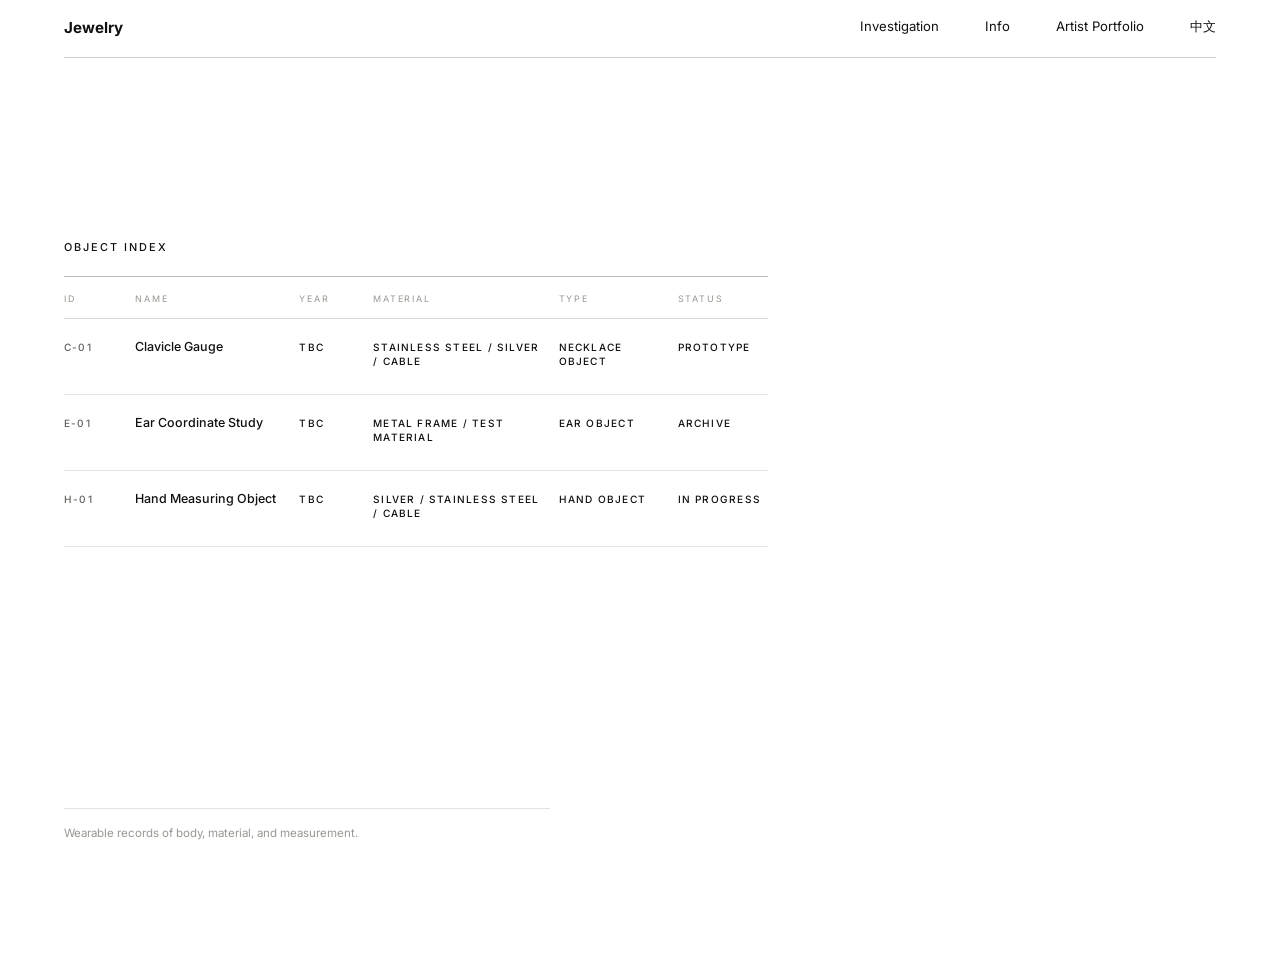
==== index.html @ 6852a963 "index name change" ====
<!DOCTYPE html>
<html lang="en">
<head>
  <meta charset="UTF-8" />
  <meta name="viewport" content="width=device-width, initial-scale=1.0" />
  <title>Investigation</title>
  <link rel="stylesheet" href="style.css?v=scan-preview-20260430" />
</head>

<body class="home-page">
  <header class="site-header">
    <a class="brand" href="index.html" aria-current="page">Jewelry</a>

    <nav class="nav" aria-label="Primary navigation">
      <a href="index.html">Investigation</a>
      <a href="contact.html">Info</a>
      <a href="https://zhouheyang2025.github.io/" target="_blank" rel="noopener">Artist Portfolio</a>
      <a class="language-link" href="index-zh.html">中文</a>
    </nav>
  </header>

  <main>
    <section class="home-index home-index--interactive home-index--compact" aria-label="Jewelry Index" data-index-browser data-preview-mode="adaptive">
      <section class="index-browser home-browser" aria-labelledby="home-objects-title">
        <div>
          <div class="browser-heading">
            <h2 id="home-objects-title">Object Index</h2>
          </div>

          <div class="index-table-head" aria-hidden="true">
            <span>ID</span>
            <span>Name</span>
            <span>Year</span>
            <span>Material</span>
            <span>Type</span>
            <span>Status</span>
          </div>

          <ol class="index-list">
            <li id="c-01">
              <button class="index-row" type="button" data-preview-key="c01" aria-controls="home-preview" aria-pressed="false">
                <span class="row-thumb media-clavicle"><span>C-01</span></span>
                <span class="row-code">C-01</span>
                <span class="row-title">Clavicle Gauge</span>
                <span class="row-year">TBC</span>
                <span class="row-material">Stainless steel / silver / cable</span>
                <span class="row-type">Necklace object</span>
                <span class="row-status">Prototype</span>
              </button>
            </li>

            <li id="e-01">
              <button class="index-row" type="button" data-preview-key="e01" aria-controls="home-preview" aria-pressed="false">
                <span class="row-thumb media-ear"><span>E-01</span></span>
                <span class="row-code">E-01</span>
                <span class="row-title">Ear Coordinate Study</span>
                <span class="row-year">TBC</span>
                <span class="row-material">Metal frame / test material</span>
                <span class="row-type">Ear object</span>
                <span class="row-status">Archive</span>
              </button>
            </li>

            <li id="h-01">
              <button class="index-row" type="button" data-preview-key="h01" aria-controls="home-preview" aria-pressed="false">
                <span class="row-thumb media-hand"><span>H-01</span></span>
                <span class="row-code">H-01</span>
                <span class="row-title">Hand Measuring Object</span>
                <span class="row-year">TBC</span>
                <span class="row-material">Silver / stainless steel / cable</span>
                <span class="row-type">Hand object</span>
                <span class="row-status">In progress</span>
              </button>
            </li>
          </ol>
        </div>
      </section>

      <aside class="index-preview home-preview" id="home-preview" data-preview-stage aria-hidden="true">
        <div class="preview-stage">
          <article class="preview-card" data-preview-card="c01">
            <div class="preview-media media-clavicle" role="img" aria-label="Preview diagram for C-01 Clavicle Gauge"><span aria-hidden="true"></span></div>
            <p class="preview-caption">A body-scale study for the clavicle line.</p>
          </article>

          <article class="preview-card" data-preview-card="e01">
            <div class="preview-media media-ear" role="img" aria-label="Preview diagram for E-01 Ear Coordinate Study"><span aria-hidden="true"></span></div>
            <p class="preview-caption">A coordinate study around the ear.</p>
          </article>

          <article class="preview-card" data-preview-card="h01">
            <div class="preview-media media-hand" role="img" aria-label="Preview diagram for H-01 Hand Measuring Object"><span aria-hidden="true"></span></div>
            <p class="preview-caption">A measuring study for hand position.</p>
          </article>
        </div>
      </aside>

      <div class="home-statement home-statement--compact">
        <p>Wearable records of body, material, and measurement.</p>
      </div>

    </section>
  </main>

  <script src="script.js?v=scan-preview-20260430" defer></script>
</body>
</html>
---- style.css ----
@import url("https://fonts.googleapis.com/css2?family=Inter:wght@400;500;600;700&display=swap");

* {
  box-sizing: border-box;
}

:root {
  color-scheme: light dark;
  --paper: #ffffff;
  --ink: #101010;
  --muted: #62625e;
  --quiet: #989892;
  --line: #e2e2de;
  --line-strong: #171717;
  --field: #f5f5f2;
  --field-deep: #ecece7;
  --row-active: rgba(16, 16, 16, 0.035);
  --panel: rgba(255, 255, 255, 0.9);
  --margin: clamp(28px, 7vw, 132px);
  --gap: clamp(22px, 3vw, 46px);
  --header-offset: 64px;
  --record-cols: minmax(44px, 0.42fr) minmax(140px, 1.36fr) 62px minmax(150px, 1.32fr) minmax(105px, 0.86fr) minmax(78px, 0.68fr);
  --record-gap: clamp(14px, 1.8vw, 22px);
  --display: "Inter", "Helvetica Neue", Arial, sans-serif;
  --body: "Inter", "Helvetica Neue", Arial, sans-serif;
  --mono: "Inter", "Helvetica Neue", Arial, sans-serif;
}

@media (prefers-color-scheme: dark) {
  :root {
    --paper: #0f0f0f;
    --ink: #eeeeea;
    --muted: #adada6;
    --quiet: #73736e;
    --line: #30302d;
    --line-strong: #d8d8d8;
    --field: #171715;
    --field-deep: #20201d;
    --row-active: rgba(238, 238, 234, 0.06);
    --panel: rgba(15, 15, 15, 0.9);
  }
}

html {
  font-size: 16px;
}

body {
  margin: 0;
  background: var(--paper);
  color: var(--ink);
  font-family: var(--body);
  font-size: 0.88rem;
  line-height: 1.5;
  letter-spacing: 0;
  font-weight: 400;
  font-feature-settings: "kern";
  text-rendering: optimizeLegibility;
  -webkit-font-smoothing: antialiased;
}

body.zh-site {
  line-height: 1.62;
}

body :where(a, p, span, li, dd, figcaption, small) {
  font-family: inherit;
}

button,
input,
textarea {
  font: inherit;
}

img {
  display: block;
  max-width: 100%;
  height: auto;
}

a {
  color: inherit;
  text-decoration: none;
}

a:focus-visible {
  outline: 1px solid var(--ink);
  outline-offset: 5px;
}

::selection {
  background: var(--ink);
  color: var(--paper);
}

.site-header {
  position: sticky;
  top: 0;
  z-index: 20;
  display: grid;
  grid-template-columns: repeat(12, minmax(0, 1fr));
  gap: var(--gap);
  align-items: baseline;
  margin: 0 var(--margin);
  padding: 20px 0 18px;
  border-bottom: 1px solid var(--line);
  background: var(--panel);
  backdrop-filter: blur(14px);
}

.brand {
  grid-column: 1 / span 3;
  font-family: var(--body);
  font-size: 0.72rem;
  font-weight: 700;
  line-height: 1.35;
}

.nav {
  grid-column: 5 / -1;
  display: flex;
  justify-content: flex-end;
  gap: clamp(16px, 2.6vw, 34px);
  color: var(--muted);
  font-family: var(--body);
  font-size: 0.72rem;
  line-height: 1.35;
}

.nav a {
  border-bottom: 1px solid transparent;
}

.nav a:hover,
.nav a:focus-visible,
.nav a[aria-current="page"],
.language-link {
  color: var(--ink);
  border-bottom-color: currentColor;
}

main {
  position: relative;
  margin: 0 var(--margin);
}

h1,
h2,
h3,
p,
figure,
dl,
dd {
  margin: 0;
}

h1,
h2,
h3 {
  font-family: var(--display);
  font-weight: 600;
  letter-spacing: 0.005em;
}

.home-statement h1,
.page-heading h1,
.object-heading h1,
.info-main h1,
.row-title,
.entry-title h2,
.method-step h2 {
  font-family: var(--display);
}

.archive-mark,
.meta-label,
.row-code,
.row-year,
.row-material,
.row-type,
.row-status,
.preview-facts dt,
.facts-list dt,
.contact-list dt,
.entry-data dt,
.method-step span,
.entry-code,
.entry-meta,
.browser-heading h2,
.index-table-head,
.preview-media span,
.row-thumb span,
.catalog-image span,
.object-image span,
.image-caption {
  font-size: 0.66rem;
  line-height: 1.25;
  font-family: var(--mono);
  font-weight: 400;
  letter-spacing: 0.01em;
  text-transform: uppercase;
}

.archive-mark,
.meta-label,
.row-code,
.row-year,
.row-material,
.row-type,
.row-status,
.preview-facts dt,
.facts-list dt,
.contact-list dt,
.entry-data dt,
.method-step span,
.entry-code,
.entry-meta,
.browser-heading h2,
.index-table-head,
.preview-media span,
.row-thumb span,
.catalog-image span,
.object-image span,
.image-caption {
  color: var(--quiet);
}

.archive-mark {
  padding-top: 0.32rem;
}

.small-link,
.text-link {
  color: var(--muted);
  border-bottom: 1px solid currentColor;
  font-size: 0.78rem;
  line-height: 1.35;
  font-weight: 400;
}

.small-link:hover,
.text-link:hover {
  color: var(--ink);
}

.home-index {
  display: grid;
  grid-template-columns: repeat(12, minmax(0, 1fr));
  gap: clamp(58px, 7vw, 104px) var(--gap);
  min-height: auto;
  padding: clamp(72px, 8vw, 128px) 0 clamp(92px, 11vw, 168px);
  align-content: start;
}

.home-index > .archive-mark {
  grid-column: 1 / span 3;
}

.home-statement {
  grid-column: 4 / span 5;
  max-width: 560px;
}

.home-statement h1 {
  margin-bottom: 18px;
  font-size: clamp(1.72rem, 2.2vw, 2.28rem);
  line-height: 1.18;
  font-weight: 600;
  letter-spacing: 0.005em;
  text-transform: none;
}

.home-statement p,
.page-note,
.object-note,
.info-note {
  max-width: 460px;
  color: var(--muted);
  font-size: 0.84rem;
  line-height: 1.68;
  font-weight: 400;
}

.home-browser {
  grid-column: 1 / -1;
  align-self: start;
}

.index-browser {
  display: grid;
  grid-template-columns: minmax(0, 7.8fr) minmax(250px, 2.7fr);
  gap: clamp(30px, 4vw, 58px);
  align-items: start;
}

.browser-heading {
  display: grid;
  grid-template-columns: 1fr auto;
  gap: 18px;
  align-items: baseline;
  margin-bottom: 16px;
}

.browser-heading h2 {
  color: var(--quiet);
  font-size: 0.68rem;
  line-height: 1.25;
  text-transform: uppercase;
}

.index-list,
.catalog-list,
.method-list {
  margin: 0;
  padding: 0;
  list-style: none;
  border-top: 1px solid var(--line-strong);
}

.index-browser .index-list {
  border-top: 0;
}

.index-table-head {
  display: grid;
  grid-template-columns: var(--record-cols);
  gap: var(--record-gap);
  padding: 13px 0 11px;
  border-top: 1px solid var(--line-strong);
  border-bottom: 1px solid var(--line);
  color: var(--quiet);
  font-size: 0.62rem;
  line-height: 1.25;
  font-weight: 400;
  text-transform: uppercase;
}

.index-row {
  display: grid;
  grid-template-columns: var(--record-cols);
  gap: var(--record-gap);
  align-items: baseline;
  min-height: 64px;
  padding: 18px 0;
  border-bottom: 1px solid var(--line);
}

.index-row:hover,
.index-row:focus-visible,
.index-row.is-active {
  color: var(--muted);
}

.row-title {
  color: var(--ink);
  font-size: 0.66rem;
  line-height: 1.25;
  font-weight: 500;
  letter-spacing: 0.01em;
}

.index-row:hover .row-title,
.index-row:focus-visible .row-title,
.index-row.is-active .row-title {
  color: var(--muted);
}

.row-material,
.row-type,
.row-status,
.row-year {
  color: var(--muted);
}

.row-thumb {
  display: none;
}

.index-preview {
  position: sticky;
  top: 96px;
  min-height: 358px;
  border-top: 1px solid var(--line-strong);
}

.preview-stage {
  position: relative;
  min-height: 358px;
}

.preview-empty,
.preview-card {
  position: absolute;
  inset: 0;
  display: grid;
  grid-template-rows: 220px auto;
  gap: 16px;
  padding-top: 16px;
  opacity: 0;
  pointer-events: none;
  transition: opacity 260ms ease;
}

.preview-empty {
  opacity: 1;
}

.index-preview.has-preview .preview-empty {
  opacity: 0;
}

.preview-card.is-active {
  opacity: 1;
}

.preview-media,
.row-thumb,
.catalog-image,
.object-image {
  position: relative;
  overflow: hidden;
  border: 1px solid var(--line);
  background:
    linear-gradient(to right, transparent calc(50% - 0.5px), var(--line) calc(50% - 0.5px), var(--line) calc(50% + 0.5px), transparent calc(50% + 0.5px)),
    linear-gradient(to bottom, transparent calc(50% - 0.5px), var(--line) calc(50% - 0.5px), var(--line) calc(50% + 0.5px), transparent calc(50% + 0.5px)),
    var(--field);
}

.preview-media {
  display: grid;
  min-height: 220px;
  place-items: center;
  color: var(--quiet);
}

.preview-media img,
.catalog-image img,
.object-image img {
  width: 100%;
  height: 100%;
  object-fit: contain;
}

.preview-media span,
.row-thumb span,
.catalog-image span,
.object-image span {
  position: relative;
  z-index: 2;
  color: var(--quiet);
  font-size: 0.68rem;
  line-height: 1.25;
  text-transform: uppercase;
}

.preview-media::before,
.preview-media::after,
.row-thumb::before,
.row-thumb::after,
.catalog-image::before,
.catalog-image::after,
.object-image::before,
.object-image::after {
  position: absolute;
  content: "";
  border: 1px solid var(--line);
}

.media-clavicle::before {
  width: 72%;
  height: 14%;
  border-top: 0;
  border-left: 0;
  border-right: 0;
  transform: translateY(-18%) rotate(-3deg);
}

.media-clavicle::after {
  width: 38%;
  height: 52%;
  border-radius: 50%;
  border-bottom-color: transparent;
  transform: translateY(16%);
}

.media-ear::before {
  width: 34%;
  height: 58%;
  border-radius: 50% 50% 46% 52%;
  transform: translateX(4%) rotate(-7deg);
}

.media-ear::after {
  width: 16%;
  height: 28%;
  border-radius: 50%;
  transform: translate(14%, 12%) rotate(-7deg);
}

.media-hand::before {
  width: 48%;
  height: 46%;
  transform: translateY(14%) rotate(10deg);
}

.media-hand::after {
  width: 62%;
  height: 1px;
  border-left: 0;
  border-right: 0;
  border-bottom: 0;
  transform: rotate(22deg);
}

.media-breath::before {
  width: 62%;
  height: 30%;
  border-radius: 50%;
}

.media-breath::after {
  width: 70%;
  height: 1px;
  border-left: 0;
  border-right: 0;
  border-bottom: 0;
  transform: translateY(42px);
}

.media-cable::before {
  width: 68%;
  height: 22%;
  border-top-color: transparent;
  border-left-color: transparent;
  border-right-color: transparent;
  border-radius: 50%;
  transform: translateY(-4%) rotate(-8deg);
}

.media-cable::after {
  width: 20%;
  height: 20%;
  border-radius: 50%;
  transform: translate(72%, 26%);
}

.preview-facts,
.facts-list,
.contact-list {
  display: grid;
  gap: 0;
  border-top: 1px solid var(--line);
}

.preview-facts div,
.facts-list div,
.contact-list div {
  display: grid;
  grid-template-columns: 112px minmax(0, 1fr);
  gap: 18px;
  padding: 10px 0;
  border-bottom: 1px solid var(--line);
}

.preview-facts dd,
.facts-list dd,
.contact-list dd {
  color: var(--muted);
  font-size: 0.81rem;
  line-height: 1.5;
  font-weight: 400;
}

.home-footer {
  grid-column: 3 / -1;
  display: flex;
  flex-wrap: wrap;
  gap: 18px 34px;
  align-self: end;
  color: var(--muted);
  font-size: 0.78rem;
  font-weight: 400;
}

.home-footer a {
  border-bottom: 1px solid currentColor;
}

.page-shell {
  padding: clamp(78px, 8.5vw, 132px) 0 clamp(104px, 12vw, 180px);
}

.page-intro,
.object-hero,
.info-layout {
  display: grid;
  grid-template-columns: repeat(12, minmax(0, 1fr));
  gap: var(--gap);
  align-items: start;
  margin-bottom: clamp(58px, 7vw, 104px);
}

.page-intro > .archive-mark,
.object-hero > .archive-mark,
.info-layout > .archive-mark {
  grid-column: 1 / span 3;
}

.page-heading,
.object-heading,
.info-main {
  grid-column: 4 / -2;
  max-width: 760px;
}

.page-heading h1,
.object-heading h1,
.info-main h1 {
  max-width: 720px;
  margin-bottom: 18px;
  font-size: clamp(1.46rem, 1.9vw, 1.96rem);
  line-height: 1.2;
  font-weight: 600;
  letter-spacing: 0.005em;
}

.page-heading .page-note,
.object-heading .object-note,
.info-main .info-note {
  max-width: 520px;
}

.portfolio-statement-title {
  font-family: "Helvetica Neue", Helvetica, Arial, sans-serif;
  font-weight: 400;
  letter-spacing: 0;
}

.catalog-browser {
  display: grid;
  grid-template-columns: minmax(0, 1fr);
}

.catalog-list {
  grid-column: 1 / -1;
}

.catalog-entry {
  display: grid;
  grid-template-columns: clamp(120px, 15vw, 196px) minmax(160px, 1fr) minmax(260px, 1.2fr);
  gap: var(--gap);
  padding: clamp(28px, 4vw, 48px) 0;
  border-bottom: 1px solid var(--line);
  align-items: stretch;
}

.catalog-image {
  min-height: 180px;
  display: grid;
  place-items: center;
}

.entry-title h2 {
  margin: 10px 0 14px;
  font-size: clamp(1.12rem, 1.35vw, 1.38rem);
  line-height: 1.2;
  font-weight: 600;
  letter-spacing: 0.005em;
}

.entry-title p {
  max-width: 320px;
  color: var(--muted);
  font-size: 0.83rem;
  line-height: 1.58;
}

.entry-data {
  align-self: end;
}

.entry-data dl {
  border-top: 1px solid var(--line);
}

.entry-data div {
  display: grid;
  grid-template-columns: 112px minmax(0, 1fr);
  gap: 18px;
  padding: 10px 0;
  border-bottom: 1px solid var(--line);
}

.entry-data dt {
  color: var(--quiet);
  font-size: 0.68rem;
  text-transform: uppercase;
}

.entry-data dd {
  color: var(--muted);
  font-size: 0.81rem;
  line-height: 1.5;
}

.object-record {
  display: grid;
  grid-template-columns: minmax(0, 6.8fr) minmax(280px, 4fr);
  gap: clamp(34px, 4.5vw, 72px);
  align-items: start;
}

.object-gallery {
  display: grid;
  grid-template-columns: repeat(2, minmax(0, 1fr));
  gap: var(--gap);
}

.object-image {
  display: grid;
  min-height: clamp(220px, 28vw, 430px);
  place-items: center;
}

.object-image:first-child {
  grid-column: 1 / -1;
}

.image-caption {
  position: absolute;
  left: 14px;
  bottom: 12px;
}

.object-facts {
  position: sticky;
  top: 96px;
  border-top: 1px solid var(--line-strong);
  padding-top: 16px;
}

.object-note {
  margin-bottom: 30px;
}

.object-actions {
  display: flex;
  flex-wrap: wrap;
  gap: 16px 28px;
  margin-top: 28px;
}

.info-layout {
  min-height: auto;
  padding: clamp(78px, 8.5vw, 132px) 0 clamp(104px, 12vw, 180px);
  align-items: start;
}

.info-main {
  display: block;
  max-width: 640px;
  align-items: start;
}

.info-copy {
  max-width: 640px;
}

.info-note {
  margin-bottom: 34px;
}

.contact-list a {
  border-bottom: 1px solid currentColor;
}

.method-list {
  grid-column: 4 / -2;
  width: calc((((100% - (var(--gap) * 11)) / 12) * 7) + (var(--gap) * 6));
  margin-left: calc((((100% - (var(--gap) * 11)) / 12) * 3) + (var(--gap) * 3));
}

.method-step {
  display: grid;
  grid-template-columns: 74px minmax(120px, 0.48fr) minmax(0, 1fr);
  gap: var(--gap);
  padding: 18px 0;
  border-bottom: 1px solid var(--line);
}

.method-step h2 {
  font-size: 1.06rem;
  line-height: 1.32;
  font-weight: 600;
  letter-spacing: 0.005em;
}

.method-step p {
  max-width: 420px;
  color: var(--muted);
  font-size: 0.83rem;
  line-height: 1.58;
}

.notes-page .catalog-entry {
  grid-template-columns: clamp(110px, 14vw, 176px) minmax(150px, 0.9fr) minmax(250px, 1.25fr);
}

@media (hover: hover) and (pointer: fine) {
  .index-row {
    transition: color 180ms ease;
  }

  .preview-card {
    transform: translateY(4px);
    transition:
      opacity 260ms ease,
      transform 360ms ease;
  }

  .preview-card.is-active {
    transform: translateY(0);
  }
}

@media (max-width: 1120px) {
  .index-browser {
    grid-template-columns: 1fr;
  }

  .index-preview {
    display: none;
  }

  .home-browser {
    align-self: start;
  }

  .index-table-head {
    grid-template-columns: 56px minmax(130px, 1.1fr) 74px minmax(160px, 1fr) minmax(118px, 0.8fr);
  }

  .index-table-head span:last-child {
    display: none;
  }

  .index-row {
    grid-template-columns: 56px minmax(130px, 1.1fr) 74px minmax(160px, 1fr) minmax(118px, 0.8fr);
  }

  .row-status {
    display: none;
  }
}

@media (max-width: 860px) {
  :root {
    --margin: 20px;
    --header-offset: 116px;
  }

  .site-header {
    grid-template-columns: 1fr;
    gap: 16px;
    padding: 16px 0;
  }

  .brand,
  .nav {
    grid-column: 1;
  }

  .nav {
    justify-content: flex-start;
    flex-wrap: wrap;
    gap: 12px 18px;
  }

  .home-index,
  .page-intro,
  .object-hero,
  .info-layout {
    grid-template-columns: 1fr;
  }

  .home-index {
    min-height: auto;
    padding: 46px 0 72px;
    row-gap: 30px;
  }

  .home-index > .archive-mark,
  .home-statement,
  .home-browser,
  .home-footer,
  .page-intro > .archive-mark,
  .object-hero > .archive-mark,
  .info-layout > .archive-mark,
  .page-heading,
  .object-heading,
  .info-main,
  .method-list {
    grid-column: 1;
  }

  .home-statement h1 {
    font-size: clamp(1.68rem, 8vw, 2.32rem);
  }

  .archive-mark {
    padding-top: 0;
  }

  .browser-heading {
    grid-template-columns: 1fr;
    gap: 6px;
  }

  .index-table-head {
    display: none;
  }

  .index-browser .index-list {
    border-top: 1px solid var(--line-strong);
  }

  .index-row {
    grid-template-columns: 76px minmax(0, 1fr);
    gap: 8px 16px;
    min-height: 0;
    padding: 20px 0;
    align-items: start;
  }

  .row-thumb {
    display: grid;
    grid-row: 1 / span 6;
    width: 76px;
    min-height: 96px;
    place-items: center;
  }

  .row-code,
  .row-title,
  .row-year,
  .row-material,
  .row-type,
  .row-status {
    grid-column: 2;
  }

  .row-title {
    font-size: 0.66rem;
  }

  .row-status {
    display: block;
  }

  .page-shell {
    padding: 54px 0 92px;
  }

  .page-intro,
  .object-hero,
  .info-layout {
    row-gap: 18px;
  }

  .page-intro,
  .object-hero {
    margin-bottom: 56px;
  }

  .catalog-entry,
  .notes-page .catalog-entry {
    grid-template-columns: 88px minmax(0, 1fr);
    gap: 16px;
    padding: 24px 0;
  }

  .catalog-image {
    grid-row: 1 / span 2;
    min-height: 112px;
  }

  .entry-data {
    grid-column: 2;
  }

  .entry-data div {
    grid-template-columns: 1fr;
    gap: 2px;
  }

  .object-record {
    grid-template-columns: 1fr;
  }

  .object-gallery {
    grid-template-columns: 1fr;
  }

  .object-image {
    min-height: 280px;
  }

  .object-facts {
    position: static;
  }

  .preview-facts div,
  .facts-list div,
  .contact-list div {
    grid-template-columns: 1fr;
    gap: 2px;
  }

  .info-layout {
    min-height: auto;
    padding: 54px 0 92px;
    align-items: start;
  }

  .info-main {
    grid-template-columns: 1fr;
  }

  .method-step {
    grid-template-columns: 52px minmax(0, 1fr);
    gap: 14px 18px;
  }

  .method-list {
    width: 100%;
    margin-left: 0;
  }

  .method-step p {
    grid-column: 2;
  }
}

/* Refined homepage layout: click-driven table and preview. */
.home-index--interactive {
  --record-cols: minmax(46px, 0.42fr) minmax(138px, 1.18fr) minmax(54px, 0.5fr) minmax(148px, 1.28fr) minmax(104px, 0.86fr) minmax(86px, 0.72fr);
  display: grid;
  grid-template-columns: minmax(0, 1fr) clamp(276px, 24vw, 376px);
  column-gap: clamp(46px, 6vw, 92px);
  row-gap: 0;
  min-height: auto;
  padding: clamp(70px, 7.4vw, 118px) 0 clamp(92px, 11vw, 162px);
  align-items: start;
}

.home-index--interactive > .archive-mark {
  grid-column: 1;
  color: var(--quiet);
  padding-top: 0;
  font-size: 0.64rem;
  letter-spacing: 0.08em;
}

.home-index--interactive .home-statement {
  grid-column: 1;
  max-width: 620px;
  margin-top: clamp(30px, 4vw, 54px);
}

.home-index--interactive .home-statement h1 {
  margin-bottom: 24px;
  font-family: var(--display);
  font-size: clamp(1.46rem, 2vw, 2rem);
  line-height: 1.18;
  font-weight: 600;
  letter-spacing: 0;
  text-transform: none;
}

.home-index--interactive .home-statement p {
  max-width: 510px;
  color: var(--muted);
  font-size: 0.88rem;
  line-height: 1.64;
  font-weight: 400;
}

.home-index--interactive .home-browser {
  grid-column: 1;
  display: block;
  width: 100%;
  margin-top: clamp(66px, 7.2vw, 108px);
  align-self: start;
}

.home-index--interactive .browser-heading {
  display: block;
  margin-bottom: 18px;
}

.home-index--interactive .browser-heading h2,
.home-index--interactive .index-table-head {
  font-family: var(--body);
  font-size: 0.64rem;
  font-weight: 500;
  letter-spacing: 0.055em;
}

.home-index--interactive .index-table-head {
  display: grid;
  grid-template-columns: var(--record-cols);
  gap: var(--record-gap);
  padding: 12px 0 10px;
  border-top: 1px solid var(--line-strong);
  border-bottom: 1px solid var(--line);
}

.home-index--interactive .index-table-head span:last-child {
  display: block;
}

.home-index--interactive .index-list {
  border-top: 0;
}

.home-index--interactive .index-row {
  width: 100%;
  appearance: none;
  display: grid;
  grid-template-columns: var(--record-cols);
  gap: var(--record-gap);
  align-items: baseline;
  min-height: 62px;
  margin: 0;
  padding: 17px 0;
  border: 0;
  border-bottom: 1px solid var(--line);
  border-radius: 0;
  background: transparent;
  color: inherit;
  font: inherit;
  text-align: left;
  cursor: pointer;
}

.home-index--interactive .index-row:hover {
  color: var(--ink);
  background: var(--field);
}

.home-index--interactive .index-row:focus-visible {
  color: var(--ink);
  outline: 1px solid var(--ink);
  outline-offset: 4px;
}

.home-index--interactive .index-row.is-active {
  color: var(--ink);
  border-bottom-color: var(--line-strong);
  background: var(--row-active);
}

.home-index--interactive .index-row:hover .row-title,
.home-index--interactive .index-row:focus-visible .row-title,
.home-index--interactive .index-row.is-active .row-title {
  color: var(--ink);
}

.home-index--interactive .row-title {
  color: var(--ink);
  font-family: var(--body);
  font-size: 0.76rem;
  line-height: 1.32;
  font-weight: 500;
  letter-spacing: 0;
}

.home-index--interactive .row-code,
.home-index--interactive .row-year,
.home-index--interactive .row-material,
.home-index--interactive .row-type,
.home-index--interactive .row-status {
  display: block;
  grid-column: auto;
  color: var(--muted);
  font-family: var(--body);
  font-size: 0.68rem;
  font-weight: 400;
  line-height: 1.35;
  letter-spacing: 0;
  text-transform: none;
}

.home-index--interactive .row-code {
  color: var(--quiet);
}

.home-index--interactive .row-thumb {
  display: none;
}

.home-index--interactive .home-preview {
  display: block;
  grid-column: 2;
  grid-row: 3;
  align-self: start;
  position: sticky;
  top: 96px;
  min-height: clamp(330px, 42vw, 500px);
  margin-top: 32px;
  border-top: 1px solid var(--line-strong);
}

.home-index--interactive .preview-stage {
  position: relative;
  min-height: inherit;
}

.home-index--interactive .preview-card {
  position: absolute;
  inset: 0;
  display: grid;
  grid-template-rows: auto 1fr;
  gap: 18px;
  padding-top: 18px;
  opacity: 0;
  visibility: hidden;
  pointer-events: none;
  transform: translateY(5px);
  transition:
    opacity 220ms ease,
    transform 260ms ease,
    visibility 0s linear 220ms;
}

.home-index--interactive .preview-card.is-active {
  opacity: 1;
  visibility: visible;
  pointer-events: auto;
  transform: translateY(0);
  transition-delay: 0s;
}

.home-index--interactive .preview-media {
  min-height: clamp(230px, 27vw, 340px);
  aspect-ratio: 4 / 5;
  border-color: var(--line);
}

.home-index--interactive .preview-facts {
  border-top: 1px solid var(--line);
}

.home-index--interactive .preview-facts div {
  grid-template-columns: 86px minmax(0, 1fr);
  gap: 18px;
  padding: 10px 0;
}

.home-index--interactive .preview-facts dt,
.home-index--interactive .preview-facts dd,
.home-index--interactive .preview-media span {
  font-family: var(--body);
  letter-spacing: 0;
}

.home-index--interactive .preview-facts dt {
  color: var(--quiet);
  font-size: 0.66rem;
  font-weight: 500;
  text-transform: uppercase;
}

.home-index--interactive .preview-facts dd {
  color: var(--muted);
  font-size: 0.78rem;
  line-height: 1.48;
}

@media (max-width: 1040px) {
  .home-index--interactive {
    grid-template-columns: 1fr;
    padding-top: clamp(58px, 8vw, 86px);
  }

  .home-index--interactive .home-preview {
    grid-column: 1;
    grid-row: auto;
    position: static;
    min-height: 42px;
    margin-top: clamp(44px, 6vw, 66px);
  }

  .home-index--interactive .home-preview.has-preview {
    min-height: 0;
  }

  .home-index--interactive .preview-stage {
    min-height: 0;
  }

  .home-index--interactive .preview-card {
    position: static;
    display: none;
    opacity: 1;
    visibility: visible;
    transform: none;
    transition: none;
  }

  .home-index--interactive .preview-card.is-active {
    display: grid;
  }

  .home-index--interactive .preview-media {
    min-height: clamp(280px, 42vw, 420px);
    aspect-ratio: 16 / 10;
  }
}

@media (max-width: 767px) {
  .home-index--interactive {
    padding: 42px 0 78px;
  }

  .home-index--interactive .home-statement {
    margin-top: 28px;
  }

  .home-index--interactive .home-statement h1 {
    margin-bottom: 22px;
    font-size: clamp(1.42rem, 7vw, 1.74rem);
    line-height: 1.2;
  }

  .home-index--interactive .home-statement p {
    max-width: 30rem;
    font-size: 0.86rem;
    line-height: 1.62;
  }

  .home-index--interactive .home-browser {
    margin-top: 56px;
  }

  .home-index--interactive .browser-heading {
    margin-bottom: 14px;
  }

  .home-index--interactive .index-table-head {
    display: none;
  }

  .home-index--interactive .index-list {
    border-top: 1px solid var(--line-strong);
  }

  .home-index--interactive .index-row {
    grid-template-columns: minmax(0, 1fr);
    gap: 5px;
    min-height: 0;
    padding: 18px 0;
  }

  .home-index--interactive .index-row.is-active,
  .home-index--interactive .index-row:hover {
    padding-right: 10px;
    padding-left: 10px;
    margin-right: -10px;
    margin-left: -10px;
    width: calc(100% + 20px);
  }

  .home-index--interactive .row-code,
  .home-index--interactive .row-title,
  .home-index--interactive .row-year,
  .home-index--interactive .row-material,
  .home-index--interactive .row-type,
  .home-index--interactive .row-status {
    grid-column: 1;
  }

  .home-index--interactive .row-title {
    margin: 4px 0 5px;
    font-size: 0.86rem;
  }

  .home-index--interactive .row-material,
  .home-index--interactive .row-type,
  .home-index--interactive .row-status {
    color: var(--muted);
  }

  .home-index--interactive .home-preview {
    min-height: 32px;
    margin-top: 36px;
  }

  .home-index--interactive .preview-media {
    min-height: 220px;
    aspect-ratio: 1 / 1;
  }

  .home-index--interactive .preview-facts div {
    grid-template-columns: 82px minmax(0, 1fr);
    gap: 14px;
  }
}

/* Homepage mockup pass: airy editorial index with hover preview. */
.home-page {
  --margin: clamp(20px, 5vw, 76px);
  --gap: clamp(16px, 2.6vw, 36px);
  --home-rule: rgba(16, 16, 16, 0.2);
  --home-line-strong: rgba(16, 16, 16, 0.28);
  --home-line: rgba(16, 16, 16, 0.16);
  --home-line-soft: rgba(16, 16, 16, 0.12);
  --home-line-faint: rgba(16, 16, 16, 0.1);
  --home-frame: rgba(16, 16, 16, 0.22);
  --home-ghost: rgba(16, 16, 16, 0.09);
  --home-hover: rgba(16, 16, 16, 0.025);
  --home-focus: rgba(16, 16, 16, 0.38);
}

@media (prefers-color-scheme: dark) {
  .home-page {
    --home-rule: rgba(238, 238, 234, 0.22);
    --home-line-strong: rgba(238, 238, 234, 0.32);
    --home-line: rgba(238, 238, 234, 0.18);
    --home-line-soft: rgba(238, 238, 234, 0.14);
    --home-line-faint: rgba(238, 238, 234, 0.12);
    --home-frame: rgba(238, 238, 234, 0.24);
    --home-ghost: rgba(238, 238, 234, 0.12);
    --home-hover: rgba(238, 238, 234, 0.045);
    --home-focus: rgba(238, 238, 234, 0.42);
  }
}

.home-page .site-header {
  align-items: start;
  padding: 18px 0;
  border-bottom-color: var(--home-rule);
}

.home-page .brand {
  font-size: clamp(0.95rem, 1vw, 1.08rem);
  font-weight: 700;
}

.home-page .nav {
  gap: clamp(28px, 3.6vw, 58px);
  font-size: clamp(0.82rem, 0.9vw, 0.96rem);
  color: var(--ink);
}

.home-page .nav a {
  border-bottom: 0;
}

.home-page .nav a:hover,
.home-page .nav a:focus-visible,
.home-page .nav a[aria-current="page"],
.home-page .language-link {
  border-bottom: 0;
}

.home-index--interactive {
  --record-cols: minmax(48px, 0.46fr) minmax(144px, 1.24fr) minmax(52px, 0.5fr) minmax(172px, 1.56fr) minmax(112px, 1fr) minmax(86px, 0.78fr);
  --record-gap: clamp(16px, 1.8vw, 28px);
  --intro-top: clamp(48px, 5vw, 72px);
  --archive-block: 40px;
  --intro-row: clamp(112px, 18svh, 190px);
  --browser-gap: clamp(46px, 5vw, 72px);
  --index-block-height: 326px;
  --preview-top-offset: 32px;
  --preview-margin-top: clamp(28px, 2.4vw, 42px);
  --preview-media-max: 360px;
  grid-template-rows: auto var(--intro-row) auto;
  grid-template-columns: minmax(0, 1fr) clamp(456px, 31vw, 560px);
  column-gap: clamp(44px, 5vw, 88px);
  row-gap: 0;
  padding: var(--intro-top) 0 clamp(78px, 9vw, 132px);
}

.home-index--interactive > .archive-mark {
  grid-column: 1;
  grid-row: 1;
  font-size: 0.68rem;
  font-weight: 500;
  letter-spacing: 0.18em;
}

.home-index--interactive > .archive-mark::after {
  display: block;
  width: 28px;
  height: 1px;
  margin-top: 16px;
  background: var(--ink);
  content: "";
}

.home-index--interactive .home-statement {
  max-width: 620px;
  margin-top: clamp(46px, 4.5vw, 66px);
  margin-left: clamp(52px, 5vw, 92px);
}

.home-index--interactive .home-statement h1 {
  margin-bottom: 22px;
  font-size: clamp(2rem, 2.25vw, 2.46rem);
  line-height: 1.08;
  font-weight: 400;
}

.home-index--interactive .home-statement p {
  max-width: 560px;
  color: var(--muted);
  font-size: clamp(0.92rem, 1vw, 1.04rem);
  line-height: 1.55;
}

.home-index--compact .home-statement {
  grid-column: 1;
  grid-row: 2;
  align-self: end;
  margin-top: 0;
  margin-left: 0;
}

.home-index--compact .home-statement p {
  max-width: 520px;
}

.home-index--interactive .home-browser {
  grid-column: 1;
  grid-row: 3;
  width: min(100%, clamp(900px, 62vw, 1240px));
  margin-top: clamp(72px, 5.8vw, 94px);
}

.home-index--compact .home-browser {
  margin-top: var(--browser-gap);
}

.home-index--interactive .browser-heading {
  display: grid;
  grid-template-columns: 1fr auto;
  gap: 18px;
  align-items: end;
  margin-bottom: 22px;
}

.home-index--interactive .browser-heading h2 {
  color: var(--ink);
  font-size: 0.68rem;
  font-weight: 500;
  letter-spacing: 0.18em;
  text-transform: uppercase;
}

.home-index--interactive .home-record-link {
  display: inline-flex;
  gap: 12px;
  align-items: center;
  color: var(--ink);
  border-bottom: 1px solid var(--home-line-strong);
  font-size: 0.74rem;
  line-height: 1.2;
}

.home-index--interactive .index-table-head {
  padding: 16px 0 14px;
  border-top: 1px solid var(--home-line-strong);
  border-bottom: 1px solid var(--home-line);
  color: var(--ink);
  font-size: 0.58rem;
  font-weight: 500;
  letter-spacing: 0.18em;
  text-transform: uppercase;
}

.home-index--interactive .index-row {
  min-height: 76px;
  padding: 20px 0;
  border-bottom: 1px solid var(--home-line-soft);
  transition:
    background-color 220ms ease-in-out,
    color 220ms ease-in-out,
    border-color 220ms ease-in-out;
}

.home-index--interactive .index-table-head > span,
.home-index--interactive .index-row > span {
  min-width: 0;
}

.home-index--interactive .index-row:hover,
.home-index--interactive .index-row:focus-visible,
.home-index--interactive .index-row.is-active {
  color: var(--ink);
  border-bottom-color: var(--home-line-soft);
  background: var(--home-hover);
}

.home-index--interactive .index-row:focus-visible {
  outline: 1px solid var(--home-focus);
  outline-offset: 5px;
}

.home-index--interactive .row-title {
  font-size: 0.78rem;
  font-weight: 400;
}

.home-index--interactive .row-code,
.home-index--interactive .row-year,
.home-index--interactive .row-material,
.home-index--interactive .row-type,
.home-index--interactive .row-status {
  color: var(--ink);
  font-size: 0.62rem;
  font-weight: 500;
  letter-spacing: 0.12em;
  line-height: 1.35;
  text-transform: uppercase;
}

.home-index--interactive .row-title {
  letter-spacing: 0;
  text-transform: none;
}

.home-index--interactive .home-preview {
  grid-column: 2;
  grid-row: 1 / span 3;
  position: sticky;
  top: 118px;
  min-height: clamp(620px, 47vw, 760px);
  margin-top: var(--preview-margin-top);
  padding-left: clamp(20px, 2.2vw, 34px);
  border-top: 0;
  border-left: 0;
}

.home-index--interactive .home-preview.has-preview {
  border-left: 0;
}

.home-index--interactive .home-preview.has-preview::before {
  position: absolute;
  top: var(--preview-top-offset);
  bottom: auto;
  left: 0;
  width: 1px;
  height: min(
    calc(100% - var(--preview-top-offset)),
    calc(var(--archive-block) + var(--intro-row) + var(--browser-gap) + var(--index-block-height) - var(--preview-margin-top) - var(--preview-top-offset))
  );
  background: var(--home-line-soft);
  content: "";
  pointer-events: none;
}

.home-index--interactive .preview-stage {
  min-height: clamp(570px, 43vw, 700px);
}

.home-index--interactive .preview-empty,
.home-index--interactive .preview-card {
  position: absolute;
  inset: 0;
  display: grid;
  grid-template-rows: auto auto;
  gap: 0;
  padding-top: var(--preview-top-offset);
}

.home-index--interactive .preview-empty {
  opacity: 1;
  visibility: visible;
  pointer-events: none;
  transition:
    opacity 180ms ease,
    visibility 0s linear 0s;
}

.home-index--interactive .home-preview.has-preview .preview-empty {
  opacity: 0;
  visibility: hidden;
  transition-delay: 0s, 180ms;
}

.home-index--interactive .preview-empty-frame,
.home-index--interactive .preview-media {
  width: 100%;
  max-width: var(--preview-media-max);
  min-height: 0;
  aspect-ratio: 4 / 5;
  border: 1px dotted var(--home-frame);
  background: transparent;
}

.home-index--interactive .preview-empty-frame {
  position: relative;
}

.home-index--interactive .preview-empty-frame::before,
.home-index--interactive .preview-empty-frame::after {
  position: absolute;
  inset: 50% auto auto 50%;
  width: 32%;
  height: 1px;
  background: var(--home-ghost);
  content: "";
  transform: translate(-50%, -50%);
}

.home-index--interactive .preview-empty-frame::after {
  width: 1px;
  height: 54%;
}

.home-index--interactive .preview-empty-frame {
  background:
    radial-gradient(circle at center, transparent 0 15%, var(--home-line-soft) calc(15% + 1px), transparent calc(15% + 2px)),
    transparent;
}

.home-index--interactive .preview-empty p {
  color: var(--muted);
  font-size: 0.78rem;
  line-height: 1.5;
}

.home-index--interactive .preview-card {
  grid-template-rows: auto auto;
  gap: 18px;
  opacity: 0;
  visibility: hidden;
  pointer-events: none;
  transform: translateX(-4px);
  transform-origin: top left;
  transition:
    opacity 240ms ease-in-out,
    transform 260ms ease-in-out,
    visibility 0s linear 240ms;
  will-change: opacity, transform;
}

.home-index--interactive .preview-card.is-active {
  opacity: 1;
  visibility: visible;
  pointer-events: auto;
  transform: translateX(0);
  transition-delay: 0s;
}

.home-index--interactive .preview-media {
  display: grid;
  place-items: center;
  color: var(--quiet);
}

.home-index--interactive .preview-media span {
  position: absolute;
  top: 14px;
  left: 14px;
  color: var(--ink);
  font-size: 0.62rem;
  font-weight: 500;
  letter-spacing: 0.12em;
  text-transform: uppercase;
}

.home-index--interactive .preview-caption {
  max-width: var(--preview-media-max);
  margin: 0;
  padding-top: 0;
  border-top: 0;
  color: var(--muted);
  font-size: 0.78rem;
  font-weight: 400;
  line-height: 1.5;
}

.home-index--interactive .preview-facts {
  max-width: var(--preview-media-max);
  border-top: 1px solid var(--home-line-soft);
}

.home-index--interactive .preview-facts div {
  grid-template-columns: 86px minmax(0, 1fr);
  gap: var(--record-gap);
  padding: 10px 0;
  border-bottom: 1px solid var(--home-line-faint);
  align-items: baseline;
}

.home-index--interactive .preview-facts dt {
  color: var(--quiet);
  font-size: 0.62rem;
  font-weight: 500;
  letter-spacing: 0.12em;
  line-height: 1.35;
  text-transform: uppercase;
}

.home-index--interactive .preview-facts dd {
  color: var(--ink);
  font-size: 0.62rem;
  font-weight: 500;
  letter-spacing: 0.12em;
  line-height: 1.35;
  text-transform: uppercase;
}

.home-index--interactive .preview-facts div:nth-child(2) dd {
  font-size: 0.78rem;
  font-weight: 400;
  letter-spacing: 0;
  text-transform: none;
}

.home-index--interactive .mobile-row-preview {
  display: none;
}

.zh-site.home-page .brand {
  font-size: clamp(0.78rem, 0.82vw, 0.9rem);
}

.zh-site.home-page .nav {
  gap: clamp(20px, 2.8vw, 44px);
  font-size: clamp(0.7rem, 0.76vw, 0.84rem);
}

.zh-site.home-page .home-index--interactive .home-statement h1 {
  font-size: clamp(1.5rem, 1.65vw, 1.86rem);
  line-height: 1.14;
}

@media (max-width: 1500px) {
  .home-index--interactive {
    --record-cols: minmax(44px, 0.42fr) minmax(126px, 1.12fr) minmax(48px, 0.44fr) minmax(154px, 1.28fr) minmax(92px, 0.78fr) minmax(78px, 0.68fr);
    --record-gap: clamp(14px, 1.2vw, 20px);
    --preview-media-max: 360px;
    grid-template-columns: minmax(0, 1fr) clamp(360px, 31vw, 470px);
    column-gap: clamp(34px, 4vw, 60px);
  }

  .home-index--interactive .home-preview {
    padding-left: clamp(18px, 2vw, 28px);
  }

  .home-index--interactive .preview-stage {
    min-height: clamp(500px, 42vw, 620px);
  }
}

@media (max-width: 1180px) {
  .home-index--interactive {
    --preview-media-max: 500px;
    grid-template-columns: 1fr;
    padding-top: clamp(48px, 6vw, 70px);
  }

  .home-index--interactive .home-statement {
    margin-left: clamp(34px, 5vw, 68px);
  }

  .home-index--compact .home-statement {
    margin-left: 0;
  }

  .home-index--interactive .home-browser {
    margin-top: clamp(64px, 7vw, 88px);
  }

  .home-index--compact .home-browser {
    margin-top: clamp(72px, 8vw, 104px);
  }

  .home-index--interactive .home-preview {
    grid-column: 1;
    grid-row: auto;
    position: static;
    min-height: 0;
    margin-top: 48px;
    padding: 0;
    border-left: 0;
    border-top: 0;
  }

  .home-index--interactive .home-preview.has-preview {
    padding-top: 28px;
    border-top: 1px solid var(--home-line-soft);
  }

  .home-index--interactive .home-preview.has-preview::before {
    display: none;
  }

  .home-index--interactive .preview-stage {
    min-height: 0;
  }

  .home-index--interactive .preview-empty,
  .home-index--interactive .preview-card {
    position: static;
    display: none;
    padding-top: 0;
  }

  .home-index--interactive .preview-empty {
    display: grid;
  }

  .home-index--interactive .home-preview.has-preview .preview-empty {
    display: none;
  }

  .home-index--interactive .preview-card.is-active {
    display: grid;
  }

  .home-index--interactive .preview-empty-frame,
  .home-index--interactive .preview-media {
    max-width: min(var(--preview-media-max), 100%);
    aspect-ratio: 16 / 10;
  }
}

@media (max-width: 767px) {
  .home-page {
    --margin: 20px;
  }

  .home-page .site-header {
    padding: 18px 0 16px;
  }

  .home-page .brand,
  .home-page .nav {
    font-size: 0.82rem;
  }

  .home-page .nav {
    gap: 12px 20px;
  }

  .home-index--interactive {
    padding: 36px 0 68px;
  }

  .home-index--interactive > .archive-mark {
    font-size: 0.62rem;
  }

  .home-index--interactive .home-statement {
    margin-top: 42px;
    margin-left: 0;
  }

  .home-index--interactive .home-statement h1 {
    font-size: clamp(1.68rem, 8vw, 2.1rem);
  }

  .home-index--interactive .home-browser {
    margin-top: 58px;
  }

  .home-index--compact .home-statement {
    margin-top: 22px;
  }

  .home-index--compact .home-browser {
    margin-top: 34px;
  }

  .home-index--interactive .browser-heading {
    grid-template-columns: 1fr;
    gap: 14px;
  }

  .home-index--interactive .home-record-link {
    justify-self: start;
  }

  .home-index--interactive .index-table-head {
    display: none;
  }

  .home-index--interactive .index-list {
    border-top: 1px solid var(--home-line-strong);
  }

  .home-index--interactive .index-row {
    grid-template-columns: minmax(0, 1fr);
    gap: 5px;
    padding: 16px 0;
    min-height: 0;
  }

  .home-index--interactive .index-row:hover,
  .home-index--interactive .index-row:focus-visible,
  .home-index--interactive .index-row.is-active {
    width: 100%;
    margin: 0;
    padding: 16px 0;
    background: transparent;
  }

  .home-index--interactive .row-title {
    margin: 5px 0;
    font-size: 0.94rem;
  }

  .home-index--interactive .row-code,
  .home-index--interactive .row-year,
  .home-index--interactive .row-material,
  .home-index--interactive .row-type,
  .home-index--interactive .row-status {
    grid-column: 1;
  }

  .home-index--interactive .home-preview {
    display: none;
  }

  .home-index--interactive .mobile-row-preview {
    display: block;
    padding: 2px 0 18px;
  }

  .home-index--interactive .mobile-row-preview .preview-card {
    position: static;
    display: grid;
    gap: 16px;
    padding: 0;
    opacity: 1;
    visibility: visible;
    pointer-events: auto;
    transform: none;
  }

  .home-index--interactive .mobile-row-preview .preview-media {
    width: 100%;
    max-width: none;
    aspect-ratio: 1 / 1;
  }

  .home-index--interactive .mobile-row-preview .preview-facts {
    max-width: none;
  }

  .home-index--interactive .mobile-row-preview .preview-facts div {
    grid-template-columns: 78px minmax(0, 1fr);
    gap: 14px;
  }

  .home-index--interactive .mobile-row-preview .preview-caption {
    max-width: none;
  }

  .zh-site.home-page .brand,
  .zh-site.home-page .nav {
    font-size: 0.74rem;
  }

  .zh-site.home-page .nav {
    gap: 10px 16px;
  }

  .zh-site.home-page .home-index--interactive .home-statement h1 {
    font-size: clamp(1.36rem, 6vw, 1.68rem);
  }
}

/* Info page aligned to the Investigation index language. */
.info-page {
  --margin: clamp(24px, 4.25vw, 80px);
  --gap: clamp(22px, 3.2vw, 52px);
  --info-rule: rgba(16, 16, 16, 0.2);
  --info-line-strong: rgba(16, 16, 16, 0.28);
  --info-line: rgba(16, 16, 16, 0.16);
  --info-line-faint: rgba(16, 16, 16, 0.1);
}

@media (prefers-color-scheme: dark) {
  .info-page {
    --info-rule: rgba(238, 238, 234, 0.22);
    --info-line-strong: rgba(238, 238, 234, 0.32);
    --info-line: rgba(238, 238, 234, 0.18);
    --info-line-faint: rgba(238, 238, 234, 0.12);
  }
}

.info-page .site-header {
  align-items: center;
  padding: 30px 0 28px;
  border-bottom-color: var(--info-rule);
}

.info-page .brand {
  font-size: clamp(0.95rem, 1vw, 1.08rem);
  font-weight: 700;
}

.info-page .nav {
  gap: clamp(28px, 3.6vw, 58px);
  color: var(--ink);
  font-size: clamp(0.82rem, 0.9vw, 0.96rem);
}

.info-page .nav a,
.info-page .nav a:hover,
.info-page .nav a:focus-visible,
.info-page .nav a[aria-current="page"],
.info-page .language-link {
  border-bottom: 0;
}

.info-page .info-layout {
  display: grid;
  grid-template-columns: minmax(0, 1fr) clamp(318px, 24.5vw, 430px);
  column-gap: clamp(54px, 5.9vw, 106px);
  min-height: auto;
  margin-bottom: 0;
  padding: clamp(56px, 5.5vw, 78px) 0 clamp(92px, 10vw, 150px);
  align-items: start;
}

.info-page .info-layout > .archive-mark {
  grid-column: 1;
  color: var(--quiet);
  padding-top: 0;
  font-size: 0.68rem;
  font-weight: 500;
  letter-spacing: 0.18em;
}

.info-page .info-layout > .archive-mark::after {
  display: block;
  width: 28px;
  height: 1px;
  margin-top: 22px;
  background: var(--ink);
  content: "";
}

.info-page .info-main {
  grid-column: 1;
  display: block;
  max-width: 760px;
  margin-top: clamp(46px, 4.5vw, 66px);
  margin-left: clamp(52px, 5vw, 92px);
}

.info-page .info-copy {
  max-width: 640px;
}

.info-page .info-main h1 {
  max-width: 620px;
  margin-bottom: 22px;
  font-family: var(--display);
  font-size: clamp(2rem, 2.25vw, 2.46rem);
  line-height: 1.08;
  font-weight: 400;
  letter-spacing: 0;
}

.info-page .info-note {
  max-width: 560px;
  margin-bottom: clamp(88px, 8vw, 120px);
  color: var(--muted);
  font-size: clamp(0.92rem, 1vw, 1.04rem);
  line-height: 1.55;
}

.info-page .contact-list {
  max-width: 760px;
  border-top: 1px solid var(--info-line-strong);
}

.info-page .contact-list div {
  display: grid;
  grid-template-columns: minmax(116px, 0.42fr) minmax(0, 1fr);
  gap: clamp(18px, 2.1vw, 32px);
  padding: 18px 0;
  border-bottom: 1px solid var(--info-line);
  align-items: baseline;
}

.info-page .contact-list dt {
  color: var(--quiet);
  font-family: var(--body);
  font-size: 0.62rem;
  font-weight: 500;
  letter-spacing: 0.12em;
  line-height: 1.35;
  text-transform: uppercase;
}

.info-page .contact-list dd {
  color: var(--ink);
  font-family: var(--body);
  font-size: 0.78rem;
  line-height: 1.45;
  font-weight: 400;
}

.info-page .contact-list a {
  border-bottom: 1px solid var(--info-line-strong);
}

.info-page .contact-list a:hover,
.info-page .contact-list a:focus-visible {
  border-bottom-color: var(--ink);
}

@media (max-width: 1040px) {
  .info-page .info-layout {
    grid-template-columns: 1fr;
    padding-top: clamp(48px, 6vw, 70px);
  }

  .info-page .info-main {
    margin-left: clamp(34px, 5vw, 68px);
  }
}

@media (max-width: 767px) {
  .info-page {
    --margin: 20px;
  }

  .info-page .site-header {
    padding: 18px 0 16px;
  }

  .info-page .brand,
  .info-page .nav {
    font-size: 0.82rem;
  }

  .info-page .nav {
    gap: 12px 20px;
  }

  .info-page .info-layout {
    padding: 44px 0 76px;
  }

  .info-page .info-layout > .archive-mark {
    font-size: 0.62rem;
  }

  .info-page .info-main {
    margin-top: 42px;
    margin-left: 0;
  }

  .info-page .info-main h1 {
    font-size: clamp(1.68rem, 8vw, 2.1rem);
  }

  .info-page .info-note {
    margin-bottom: 70px;
  }

  .info-page .contact-list div {
    grid-template-columns: 1fr;
    gap: 5px;
    padding: 18px 0;
  }
}

/* 2026-04-30 restrained index and info refinement. */
.home-index--interactive {
  --intro-top: clamp(38px, 4.4vw, 60px);
  --archive-block: 18px;
  --browser-start: clamp(104px, 12.5svh, 148px);
  --index-block-height: 370px;
  --preview-top-offset: calc(var(--archive-block) + var(--browser-start) + 98px - var(--preview-margin-top));
  --preview-margin-top: clamp(26px, 2.2vw, 38px);
  grid-template-rows: auto auto auto auto;
  padding: var(--intro-top) 0 clamp(82px, 9vw, 136px);
}

.home-index--interactive > .archive-mark::after {
  display: none;
}

.home-index--interactive .home-browser {
  grid-row: 2;
  margin-top: var(--browser-start);
  transform: translateY(-72px);
}

.home-index--compact .home-statement {
  grid-column: 1;
  grid-row: 4;
  align-self: start;
  width: min(100%, clamp(340px, 38vw, 520px));
  max-width: 520px;
  margin: clamp(72px, 8vw, 116px) 0 0;
  padding-top: 16px;
  border-top: 1px solid var(--home-line-soft);
}

.home-index--interactive .home-statement p {
  max-width: 430px;
  color: var(--quiet);
  font-size: 0.72rem;
  line-height: 1.5;
  font-weight: 400;
}

.home-index--interactive .index-table-head {
  color: var(--quiet);
  font-size: 0.56rem;
  font-weight: 400;
  letter-spacing: 0.2em;
}

.home-index--interactive .row-title {
  color: var(--ink);
  font-weight: 500;
}

.home-index--interactive .row-code,
.home-index--interactive .row-year,
.home-index--interactive .row-material,
.home-index--interactive .row-type,
.home-index--interactive .row-status {
  color: var(--ink);
  font-size: 0.63rem;
  font-weight: 500;
}

.home-index--interactive .row-code {
  color: var(--muted);
}

.home-index--interactive .home-preview {
  grid-row: 1 / span 4;
  transform: translateY(-72px);
}

.home-index--interactive .preview-stage {
  min-height: calc(var(--preview-top-offset) + 500px);
}

.home-index--interactive .home-preview.has-preview::before {
  top: var(--preview-top-offset);
  height: max(
    0px,
    calc(var(--archive-block) + var(--browser-start) + var(--index-block-height) - var(--preview-margin-top) - var(--preview-top-offset))
  );
}

.home-index--interactive .preview-card {
  align-content: start;
  gap: 8px;
}

.home-index--interactive .preview-caption {
  color: var(--muted);
  font-size: 0.74rem;
  line-height: 1.45;
}

.info-page {
  --margin: clamp(20px, 5vw, 76px);
  --gap: clamp(16px, 2.6vw, 36px);
  --info-rule: rgba(16, 16, 16, 0.2);
  --info-line-strong: rgba(16, 16, 16, 0.28);
  --info-line: rgba(16, 16, 16, 0.16);
  --info-line-faint: rgba(16, 16, 16, 0.1);
}

@media (prefers-color-scheme: dark) {
  .info-page {
    --info-rule: rgba(238, 238, 234, 0.22);
    --info-line-strong: rgba(238, 238, 234, 0.32);
    --info-line: rgba(238, 238, 234, 0.18);
    --info-line-faint: rgba(238, 238, 234, 0.12);
  }
}

.info-page .site-header {
  align-items: start;
  padding: 18px 0;
  border-bottom-color: var(--info-rule);
}

.info-page .brand {
  font-size: clamp(0.95rem, 1vw, 1.08rem);
  font-weight: 700;
}

.info-page .nav {
  gap: clamp(28px, 3.6vw, 58px);
  color: var(--ink);
  font-size: clamp(0.82rem, 0.9vw, 0.96rem);
}

.info-page .nav a,
.info-page .nav a:hover,
.info-page .nav a:focus-visible,
.info-page .nav a[aria-current="page"],
.info-page .language-link {
  border-bottom: 0;
}

.info-page .info-layout {
  display: grid;
  grid-template-columns: minmax(0, 1fr) clamp(456px, 31vw, 560px);
  column-gap: clamp(44px, 5vw, 88px);
  min-height: auto;
  margin-bottom: 0;
  padding: clamp(38px, 4.4vw, 60px) 0 clamp(88px, 10vw, 150px);
  align-items: start;
}

.info-page .info-layout > .archive-mark {
  grid-column: 1;
  color: var(--quiet);
  padding-top: 0;
  font-size: 0.68rem;
  font-weight: 500;
  letter-spacing: 0.18em;
}

.info-page .info-layout > .archive-mark::after {
  display: none;
}

.info-page .info-main {
  grid-column: 1;
  display: block;
  width: min(100%, clamp(520px, 48vw, 720px));
  max-width: 720px;
  margin-top: clamp(184px, 21.5svh, 224px);
  margin-left: 0;
  transform: translateY(-72px);
}

.info-page .info-copy {
  max-width: 640px;
}

.info-page .info-main h1 {
  max-width: 620px;
  margin-bottom: 16px;
  color: var(--ink);
  font-family: var(--body);
  font-size: 0.72rem;
  line-height: 1.25;
  font-weight: 500;
  letter-spacing: 0.18em;
  text-transform: uppercase;
}

.info-page .info-note {
  max-width: 430px;
  margin-bottom: 36px;
  color: var(--quiet);
  font-size: 0.74rem;
  line-height: 1.55;
  font-weight: 400;
}

.info-page .contact-list {
  max-width: 720px;
  border-top: 1px solid var(--info-line-strong);
}

.info-page .contact-list div {
  display: grid;
  grid-template-columns: minmax(116px, 0.34fr) minmax(0, 1fr);
  gap: clamp(18px, 2.1vw, 32px);
  padding: 15px 0;
  border-bottom: 1px solid var(--info-line);
  align-items: baseline;
}

.info-page .contact-list dt {
  color: var(--quiet);
  font-family: var(--body);
  font-size: 0.56rem;
  font-weight: 400;
  letter-spacing: 0.18em;
  line-height: 1.35;
  text-transform: uppercase;
}

.info-page .contact-list dd {
  color: var(--ink);
  font-family: var(--body);
  font-size: 0.78rem;
  line-height: 1.45;
  font-weight: 400;
}

.info-page .contact-list a {
  border-bottom: 1px solid var(--info-line-strong);
}

.info-page .contact-list a:hover,
.info-page .contact-list a:focus-visible {
  border-bottom-color: var(--ink);
}

.zh-site.info-page .brand {
  font-size: clamp(0.78rem, 0.82vw, 0.9rem);
}

.zh-site.info-page .nav {
  gap: clamp(20px, 2.8vw, 44px);
  font-size: clamp(0.7rem, 0.76vw, 0.84rem);
}

.zh-site.info-page .info-main h1 {
  font-size: 0.7rem;
  letter-spacing: 0.08em;
  text-transform: none;
}

@media (max-width: 1180px) {
  .home-index--interactive {
    --browser-start: clamp(92px, 10svh, 124px);
    --index-block-height: 304px;
    padding-top: clamp(40px, 5.6vw, 60px);
  }

  .home-index--compact .home-statement {
    margin-top: clamp(46px, 7vw, 72px);
  }

  .home-index--interactive .home-preview {
    grid-row: auto;
  }

  .info-page .info-layout {
    grid-template-columns: 1fr;
    padding-top: clamp(40px, 5.6vw, 60px);
  }

  .info-page .info-main {
    width: min(100%, 680px);
    max-width: 680px;
    margin-top: clamp(92px, 11vw, 126px);
    margin-left: 0;
  }
}

@media (max-width: 767px) {
  .home-index--interactive {
    --browser-start: 48px;
    padding: 34px 0 66px;
  }

  .home-index--interactive .home-browser {
    margin-top: var(--browser-start);
    transform: translateY(-56px);
  }

  .home-index--compact .home-statement {
    width: 100%;
    margin-top: 46px;
    padding-top: 14px;
  }

  .home-index--interactive .home-statement p {
    max-width: 22rem;
    font-size: 0.72rem;
  }

  .home-index--interactive .mobile-row-preview {
    padding: 4px 0 16px;
  }

  .home-index--interactive .mobile-row-preview .preview-card {
    gap: 8px;
  }

  .home-index--interactive .mobile-row-preview .preview-caption {
    max-width: none;
    font-size: 0.72rem;
    line-height: 1.45;
  }

  .info-page {
    --margin: 20px;
  }

  .info-page .site-header {
    padding: 18px 0 16px;
  }

  .info-page .brand,
  .info-page .nav {
    font-size: 0.82rem;
  }

  .info-page .nav {
    gap: 12px 20px;
  }

  .info-page .info-layout {
    padding: 34px 0 76px;
  }

  .info-page .info-layout > .archive-mark {
    font-size: 0.62rem;
  }

  .info-page .info-main {
    width: 100%;
    margin-top: 52px;
    transform: translateY(-56px);
  }

  .info-page .info-main h1 {
    margin-bottom: 14px;
    font-size: 0.68rem;
  }

  .info-page .info-note {
    margin-bottom: 30px;
    font-size: 0.72rem;
  }

  .info-page .contact-list div {
    grid-template-columns: 1fr;
    gap: 5px;
    padding: 16px 0;
  }

  .zh-site.info-page .brand,
  .zh-site.info-page .nav {
    font-size: 0.74rem;
  }

  .zh-site.info-page .nav {
    gap: 10px 16px;
  }
}/* === Tablet / iPad index layout emergency fix === */
/* Put this at the very end of style.css */

@media (min-width: 761px) and (max-width: 1180px) {
  .home-index {
    display: grid !important;
    grid-template-columns: repeat(12, minmax(0, 1fr)) !important;
    align-content: start !important;
    row-gap: 44px !important;
  }

  .home-index > .archive-mark {
    grid-column: 1 / span 3 !important;
  }

  .home-statement {
    grid-column: 4 / span 7 !important;
    max-width: 560px !important;
  }

  .home-browser {
    grid-column: 1 / -1 !important;
    align-self: start !important;
    order: initial !important;
  }

  .index-browser {
    display: grid !important;
    grid-template-columns: minmax(0, 1fr) minmax(220px, 32vw) !important;
    gap: clamp(24px, 4vw, 44px) !important;
    align-items: start !important;
  }

  .index-list,
  .index-table-head {
    min-width: 0 !important;
  }

  .index-preview {
    display: block !important;
    position: sticky !important;
    top: 92px !important;
    min-height: 280px !important;
    width: auto !important;
    transform: none !important;
    grid-column: auto !important;
    align-self: start !important;
  }

  .preview-stage {
    position: relative !important;
    min-height: 280px !important;
  }

  .preview-empty,
  .preview-card {
    position: absolute !important;
    inset: 0 !important;
    display: grid !important;
    grid-template-rows: minmax(160px, 220px) auto !important;
    gap: 14px !important;
    padding-top: 0 !important;
    transform: none !important;
  }

  .preview-media {
    min-height: 160px !important;
    max-height: 220px !important;
  }

  .preview-media img {
    width: 100% !important;
    height: 100% !important;
    object-fit: contain !important;
  }
}

/* === Mobile safety fix === */
@media (max-width: 760px) {
  .home-index {
    display: block !important;
    padding-top: 42px !important;
  }

  .home-statement {
    margin-bottom: 36px !important;
  }

  .home-browser {
    display: block !important;
  }

  .index-browser {
    display: block !important;
  }

  .index-preview {
    position: static !important;
    display: none !important;
  }

  .index-row {
    position: relative !important;
  }
}@import url("https://fonts.googleapis.com/css2?family=Inter:wght@400;500;600;700&display=swap");

* {
  box-sizing: border-box;
}

:root {
  color-scheme: light dark;
  --paper: #ffffff;
  --ink: #101010;
  --muted: #62625e;
  --quiet: #989892;
  --line: #e2e2de;
  --line-strong: #171717;
  --field: #f5f5f2;
  --field-deep: #ecece7;
  --row-active: rgba(16, 16, 16, 0.035);
  --panel: rgba(255, 255, 255, 0.9);
  --margin: clamp(28px, 7vw, 132px);
  --gap: clamp(22px, 3vw, 46px);
  --header-offset: 64px;
  --record-cols: minmax(44px, 0.42fr) minmax(140px, 1.36fr) 62px minmax(150px, 1.32fr) minmax(105px, 0.86fr) minmax(78px, 0.68fr);
  --record-gap: clamp(14px, 1.8vw, 22px);
  --display: "Inter", "Helvetica Neue", Arial, sans-serif;
  --body: "Inter", "Helvetica Neue", Arial, sans-serif;
  --mono: "Inter", "Helvetica Neue", Arial, sans-serif;
}

@media (prefers-color-scheme: dark) {
  :root {
    --paper: #0f0f0f;
    --ink: #eeeeea;
    --muted: #adada6;
    --quiet: #73736e;
    --line: #30302d;
    --line-strong: #d8d8d8;
    --field: #171715;
    --field-deep: #20201d;
    --row-active: rgba(238, 238, 234, 0.06);
    --panel: rgba(15, 15, 15, 0.9);
  }
}

html {
  font-size: 16px;
}

body {
  margin: 0;
  background: var(--paper);
  color: var(--ink);
  font-family: var(--body);
  font-size: 0.88rem;
  line-height: 1.5;
  letter-spacing: 0;
  font-weight: 400;
  font-feature-settings: "kern";
  text-rendering: optimizeLegibility;
  -webkit-font-smoothing: antialiased;
}

body.zh-site {
  line-height: 1.62;
}

body :where(a, p, span, li, dd, figcaption, small) {
  font-family: inherit;
}

button,
input,
textarea {
  font: inherit;
}

img {
  display: block;
  max-width: 100%;
  height: auto;
}

a {
  color: inherit;
  text-decoration: none;
}

a:focus-visible {
  outline: 1px solid var(--ink);
  outline-offset: 5px;
}

::selection {
  background: var(--ink);
  color: var(--paper);
}

.site-header {
  position: sticky;
  top: 0;
  z-index: 20;
  display: grid;
  grid-template-columns: repeat(12, minmax(0, 1fr));
  gap: var(--gap);
  align-items: baseline;
  margin: 0 var(--margin);
  padding: 20px 0 18px;
  border-bottom: 1px solid var(--line);
  background: var(--panel);
  backdrop-filter: blur(14px);
}

.brand {
  grid-column: 1 / span 3;
  font-family: var(--body);
  font-size: 0.72rem;
  font-weight: 700;
  line-height: 1.35;
}

.nav {
  grid-column: 5 / -1;
  display: flex;
  justify-content: flex-end;
  gap: clamp(16px, 2.6vw, 34px);
  color: var(--muted);
  font-family: var(--body);
  font-size: 0.72rem;
  line-height: 1.35;
}

.nav a {
  border-bottom: 1px solid transparent;
}

.nav a:hover,
.nav a:focus-visible,
.nav a[aria-current="page"],
.language-link {
  color: var(--ink);
  border-bottom-color: currentColor;
}

main {
  position: relative;
  margin: 0 var(--margin);
}

h1,
h2,
h3,
p,
figure,
dl,
dd {
  margin: 0;
}

h1,
h2,
h3 {
  font-family: var(--display);
  font-weight: 600;
  letter-spacing: 0.005em;
}

.home-statement h1,
.page-heading h1,
.object-heading h1,
.info-main h1,
.row-title,
.entry-title h2,
.method-step h2 {
  font-family: var(--display);
}

.archive-mark,
.meta-label,
.row-code,
.row-year,
.row-material,
.row-type,
.row-status,
.preview-facts dt,
.facts-list dt,
.contact-list dt,
.entry-data dt,
.method-step span,
.entry-code,
.entry-meta,
.browser-heading h2,
.index-table-head,
.preview-media span,
.row-thumb span,
.catalog-image span,
.object-image span,
.image-caption {
  font-size: 0.66rem;
  line-height: 1.25;
  font-family: var(--mono);
  font-weight: 400;
  letter-spacing: 0.01em;
  text-transform: uppercase;
}

.archive-mark,
.meta-label,
.row-code,
.row-year,
.row-material,
.row-type,
.row-status,
.preview-facts dt,
.facts-list dt,
.contact-list dt,
.entry-data dt,
.method-step span,
.entry-code,
.entry-meta,
.browser-heading h2,
.index-table-head,
.preview-media span,
.row-thumb span,
.catalog-image span,
.object-image span,
.image-caption {
  color: var(--quiet);
}

.archive-mark {
  padding-top: 0.32rem;
}

.small-link,
.text-link {
  color: var(--muted);
  border-bottom: 1px solid currentColor;
  font-size: 0.78rem;
  line-height: 1.35;
  font-weight: 400;
}

.small-link:hover,
.text-link:hover {
  color: var(--ink);
}

.home-index {
  display: grid;
  grid-template-columns: repeat(12, minmax(0, 1fr));
  gap: clamp(58px, 7vw, 104px) var(--gap);
  min-height: auto;
  padding: clamp(72px, 8vw, 128px) 0 clamp(92px, 11vw, 168px);
  align-content: start;
}

.home-index > .archive-mark {
  grid-column: 1 / span 3;
}

.home-statement {
  grid-column: 4 / span 5;
  max-width: 560px;
}

.home-statement h1 {
  margin-bottom: 18px;
  font-size: clamp(1.72rem, 2.2vw, 2.28rem);
  line-height: 1.18;
  font-weight: 600;
  letter-spacing: 0.005em;
  text-transform: none;
}

.home-statement p,
.page-note,
.object-note,
.info-note {
  max-width: 460px;
  color: var(--muted);
  font-size: 0.84rem;
  line-height: 1.68;
  font-weight: 400;
}

.home-browser {
  grid-column: 1 / -1;
  align-self: start;
}

.index-browser {
  display: grid;
  grid-template-columns: minmax(0, 7.8fr) minmax(250px, 2.7fr);
  gap: clamp(30px, 4vw, 58px);
  align-items: start;
}

.browser-heading {
  display: grid;
  grid-template-columns: 1fr auto;
  gap: 18px;
  align-items: baseline;
  margin-bottom: 16px;
}

.browser-heading h2 {
  color: var(--quiet);
  font-size: 0.68rem;
  line-height: 1.25;
  text-transform: uppercase;
}

.index-list,
.catalog-list,
.method-list {
  margin: 0;
  padding: 0;
  list-style: none;
  border-top: 1px solid var(--line-strong);
}

.index-browser .index-list {
  border-top: 0;
}

.index-table-head {
  display: grid;
  grid-template-columns: var(--record-cols);
  gap: var(--record-gap);
  padding: 13px 0 11px;
  border-top: 1px solid var(--line-strong);
  border-bottom: 1px solid var(--line);
  color: var(--quiet);
  font-size: 0.62rem;
  line-height: 1.25;
  font-weight: 400;
  text-transform: uppercase;
}

.index-row {
  display: grid;
  grid-template-columns: var(--record-cols);
  gap: var(--record-gap);
  align-items: baseline;
  min-height: 64px;
  padding: 18px 0;
  border-bottom: 1px solid var(--line);
}

.index-row:hover,
.index-row:focus-visible,
.index-row.is-active {
  color: var(--muted);
}

.row-title {
  color: var(--ink);
  font-size: 0.66rem;
  line-height: 1.25;
  font-weight: 500;
  letter-spacing: 0.01em;
}

.index-row:hover .row-title,
.index-row:focus-visible .row-title,
.index-row.is-active .row-title {
  color: var(--muted);
}

.row-material,
.row-type,
.row-status,
.row-year {
  color: var(--muted);
}

.row-thumb {
  display: none;
}

.index-preview {
  position: sticky;
  top: 96px;
  min-height: 358px;
  border-top: 1px solid var(--line-strong);
}

.preview-stage {
  position: relative;
  min-height: 358px;
}

.preview-empty,
.preview-card {
  position: absolute;
  inset: 0;
  display: grid;
  grid-template-rows: 220px auto;
  gap: 16px;
  padding-top: 16px;
  opacity: 0;
  pointer-events: none;
  transition: opacity 260ms ease;
}

.preview-empty {
  opacity: 1;
}

.index-preview.has-preview .preview-empty {
  opacity: 0;
}

.preview-card.is-active {
  opacity: 1;
}

.preview-media,
.row-thumb,
.catalog-image,
.object-image {
  position: relative;
  overflow: hidden;
  border: 1px solid var(--line);
  background:
    linear-gradient(to right, transparent calc(50% - 0.5px), var(--line) calc(50% - 0.5px), var(--line) calc(50% + 0.5px), transparent calc(50% + 0.5px)),
    linear-gradient(to bottom, transparent calc(50% - 0.5px), var(--line) calc(50% - 0.5px), var(--line) calc(50% + 0.5px), transparent calc(50% + 0.5px)),
    var(--field);
}

.preview-media {
  display: grid;
  min-height: 220px;
  place-items: center;
  color: var(--quiet);
}

.preview-media img,
.catalog-image img,
.object-image img {
  width: 100%;
  height: 100%;
  object-fit: contain;
}

.preview-media span,
.row-thumb span,
.catalog-image span,
.object-image span {
  position: relative;
  z-index: 2;
  color: var(--quiet);
  font-size: 0.68rem;
  line-height: 1.25;
  text-transform: uppercase;
}

.preview-media::before,
.preview-media::after,
.row-thumb::before,
.row-thumb::after,
.catalog-image::before,
.catalog-image::after,
.object-image::before,
.object-image::after {
  position: absolute;
  content: "";
  border: 1px solid var(--line);
}

.media-clavicle::before {
  width: 72%;
  height: 14%;
  border-top: 0;
  border-left: 0;
  border-right: 0;
  transform: translateY(-18%) rotate(-3deg);
}

.media-clavicle::after {
  width: 38%;
  height: 52%;
  border-radius: 50%;
  border-bottom-color: transparent;
  transform: translateY(16%);
}

.media-ear::before {
  width: 34%;
  height: 58%;
  border-radius: 50% 50% 46% 52%;
  transform: translateX(4%) rotate(-7deg);
}

.media-ear::after {
  width: 16%;
  height: 28%;
  border-radius: 50%;
  transform: translate(14%, 12%) rotate(-7deg);
}

.media-hand::before {
  width: 48%;
  height: 46%;
  transform: translateY(14%) rotate(10deg);
}

.media-hand::after {
  width: 62%;
  height: 1px;
  border-left: 0;
  border-right: 0;
  border-bottom: 0;
  transform: rotate(22deg);
}

.media-breath::before {
  width: 62%;
  height: 30%;
  border-radius: 50%;
}

.media-breath::after {
  width: 70%;
  height: 1px;
  border-left: 0;
  border-right: 0;
  border-bottom: 0;
  transform: translateY(42px);
}

.media-cable::before {
  width: 68%;
  height: 22%;
  border-top-color: transparent;
  border-left-color: transparent;
  border-right-color: transparent;
  border-radius: 50%;
  transform: translateY(-4%) rotate(-8deg);
}

.media-cable::after {
  width: 20%;
  height: 20%;
  border-radius: 50%;
  transform: translate(72%, 26%);
}

.preview-facts,
.facts-list,
.contact-list {
  display: grid;
  gap: 0;
  border-top: 1px solid var(--line);
}

.preview-facts div,
.facts-list div,
.contact-list div {
  display: grid;
  grid-template-columns: 112px minmax(0, 1fr);
  gap: 18px;
  padding: 10px 0;
  border-bottom: 1px solid var(--line);
}

.preview-facts dd,
.facts-list dd,
.contact-list dd {
  color: var(--muted);
  font-size: 0.81rem;
  line-height: 1.5;
  font-weight: 400;
}

.home-footer {
  grid-column: 3 / -1;
  display: flex;
  flex-wrap: wrap;
  gap: 18px 34px;
  align-self: end;
  color: var(--muted);
  font-size: 0.78rem;
  font-weight: 400;
}

.home-footer a {
  border-bottom: 1px solid currentColor;
}

.page-shell {
  padding: clamp(78px, 8.5vw, 132px) 0 clamp(104px, 12vw, 180px);
}

.page-intro,
.object-hero,
.info-layout {
  display: grid;
  grid-template-columns: repeat(12, minmax(0, 1fr));
  gap: var(--gap);
  align-items: start;
  margin-bottom: clamp(58px, 7vw, 104px);
}

.page-intro > .archive-mark,
.object-hero > .archive-mark,
.info-layout > .archive-mark {
  grid-column: 1 / span 3;
}

.page-heading,
.object-heading,
.info-main {
  grid-column: 4 / -2;
  max-width: 760px;
}

.page-heading h1,
.object-heading h1,
.info-main h1 {
  max-width: 720px;
  margin-bottom: 18px;
  font-size: clamp(1.46rem, 1.9vw, 1.96rem);
  line-height: 1.2;
  font-weight: 600;
  letter-spacing: 0.005em;
}

.page-heading .page-note,
.object-heading .object-note,
.info-main .info-note {
  max-width: 520px;
}

.portfolio-statement-title {
  font-family: "Helvetica Neue", Helvetica, Arial, sans-serif;
  font-weight: 400;
  letter-spacing: 0;
}

.catalog-browser {
  display: grid;
  grid-template-columns: minmax(0, 1fr);
}

.catalog-list {
  grid-column: 1 / -1;
}

.catalog-entry {
  display: grid;
  grid-template-columns: clamp(120px, 15vw, 196px) minmax(160px, 1fr) minmax(260px, 1.2fr);
  gap: var(--gap);
  padding: clamp(28px, 4vw, 48px) 0;
  border-bottom: 1px solid var(--line);
  align-items: stretch;
}

.catalog-image {
  min-height: 180px;
  display: grid;
  place-items: center;
}

.entry-title h2 {
  margin: 10px 0 14px;
  font-size: clamp(1.12rem, 1.35vw, 1.38rem);
  line-height: 1.2;
  font-weight: 600;
  letter-spacing: 0.005em;
}

.entry-title p {
  max-width: 320px;
  color: var(--muted);
  font-size: 0.83rem;
  line-height: 1.58;
}

.entry-data {
  align-self: end;
}

.entry-data dl {
  border-top: 1px solid var(--line);
}

.entry-data div {
  display: grid;
  grid-template-columns: 112px minmax(0, 1fr);
  gap: 18px;
  padding: 10px 0;
  border-bottom: 1px solid var(--line);
}

.entry-data dt {
  color: var(--quiet);
  font-size: 0.68rem;
  text-transform: uppercase;
}

.entry-data dd {
  color: var(--muted);
  font-size: 0.81rem;
  line-height: 1.5;
}

.object-record {
  display: grid;
  grid-template-columns: minmax(0, 6.8fr) minmax(280px, 4fr);
  gap: clamp(34px, 4.5vw, 72px);
  align-items: start;
}

.object-gallery {
  display: grid;
  grid-template-columns: repeat(2, minmax(0, 1fr));
  gap: var(--gap);
}

.object-image {
  display: grid;
  min-height: clamp(220px, 28vw, 430px);
  place-items: center;
}

.object-image:first-child {
  grid-column: 1 / -1;
}

.image-caption {
  position: absolute;
  left: 14px;
  bottom: 12px;
}

.object-facts {
  position: sticky;
  top: 96px;
  border-top: 1px solid var(--line-strong);
  padding-top: 16px;
}

.object-note {
  margin-bottom: 30px;
}

.object-actions {
  display: flex;
  flex-wrap: wrap;
  gap: 16px 28px;
  margin-top: 28px;
}

.info-layout {
  min-height: auto;
  padding: clamp(78px, 8.5vw, 132px) 0 clamp(104px, 12vw, 180px);
  align-items: start;
}

.info-main {
  display: block;
  max-width: 640px;
  align-items: start;
}

.info-copy {
  max-width: 640px;
}

.info-note {
  margin-bottom: 34px;
}

.contact-list a {
  border-bottom: 1px solid currentColor;
}

.method-list {
  grid-column: 4 / -2;
  width: calc((((100% - (var(--gap) * 11)) / 12) * 7) + (var(--gap) * 6));
  margin-left: calc((((100% - (var(--gap) * 11)) / 12) * 3) + (var(--gap) * 3));
}

.method-step {
  display: grid;
  grid-template-columns: 74px minmax(120px, 0.48fr) minmax(0, 1fr);
  gap: var(--gap);
  padding: 18px 0;
  border-bottom: 1px solid var(--line);
}

.method-step h2 {
  font-size: 1.06rem;
  line-height: 1.32;
  font-weight: 600;
  letter-spacing: 0.005em;
}

.method-step p {
  max-width: 420px;
  color: var(--muted);
  font-size: 0.83rem;
  line-height: 1.58;
}

.notes-page .catalog-entry {
  grid-template-columns: clamp(110px, 14vw, 176px) minmax(150px, 0.9fr) minmax(250px, 1.25fr);
}

@media (hover: hover) and (pointer: fine) {
  .index-row {
    transition: color 180ms ease;
  }

  .preview-card {
    transform: translateY(4px);
    transition:
      opacity 260ms ease,
      transform 360ms ease;
  }

  .preview-card.is-active {
    transform: translateY(0);
  }
}

@media (max-width: 1120px) {
  .index-browser {
    grid-template-columns: 1fr;
  }

  .index-preview {
    display: none;
  }

  .home-browser {
    align-self: start;
  }

  .index-table-head {
    grid-template-columns: 56px minmax(130px, 1.1fr) 74px minmax(160px, 1fr) minmax(118px, 0.8fr);
  }

  .index-table-head span:last-child {
    display: none;
  }

  .index-row {
    grid-template-columns: 56px minmax(130px, 1.1fr) 74px minmax(160px, 1fr) minmax(118px, 0.8fr);
  }

  .row-status {
    display: none;
  }
}

@media (max-width: 860px) {
  :root {
    --margin: 20px;
    --header-offset: 116px;
  }

  .site-header {
    grid-template-columns: 1fr;
    gap: 16px;
    padding: 16px 0;
  }

  .brand,
  .nav {
    grid-column: 1;
  }

  .nav {
    justify-content: flex-start;
    flex-wrap: wrap;
    gap: 12px 18px;
  }

  .home-index,
  .page-intro,
  .object-hero,
  .info-layout {
    grid-template-columns: 1fr;
  }

  .home-index {
    min-height: auto;
    padding: 46px 0 72px;
    row-gap: 30px;
  }

  .home-index > .archive-mark,
  .home-statement,
  .home-browser,
  .home-footer,
  .page-intro > .archive-mark,
  .object-hero > .archive-mark,
  .info-layout > .archive-mark,
  .page-heading,
  .object-heading,
  .info-main,
  .method-list {
    grid-column: 1;
  }

  .home-statement h1 {
    font-size: clamp(1.68rem, 8vw, 2.32rem);
  }

  .archive-mark {
    padding-top: 0;
  }

  .browser-heading {
    grid-template-columns: 1fr;
    gap: 6px;
  }

  .index-table-head {
    display: none;
  }

  .index-browser .index-list {
    border-top: 1px solid var(--line-strong);
  }

  .index-row {
    grid-template-columns: 76px minmax(0, 1fr);
    gap: 8px 16px;
    min-height: 0;
    padding: 20px 0;
    align-items: start;
  }

  .row-thumb {
    display: grid;
    grid-row: 1 / span 6;
    width: 76px;
    min-height: 96px;
    place-items: center;
  }

  .row-code,
  .row-title,
  .row-year,
  .row-material,
  .row-type,
  .row-status {
    grid-column: 2;
  }

  .row-title {
    font-size: 0.66rem;
  }

  .row-status {
    display: block;
  }

  .page-shell {
    padding: 54px 0 92px;
  }

  .page-intro,
  .object-hero,
  .info-layout {
    row-gap: 18px;
  }

  .page-intro,
  .object-hero {
    margin-bottom: 56px;
  }

  .catalog-entry,
  .notes-page .catalog-entry {
    grid-template-columns: 88px minmax(0, 1fr);
    gap: 16px;
    padding: 24px 0;
  }

  .catalog-image {
    grid-row: 1 / span 2;
    min-height: 112px;
  }

  .entry-data {
    grid-column: 2;
  }

  .entry-data div {
    grid-template-columns: 1fr;
    gap: 2px;
  }

  .object-record {
    grid-template-columns: 1fr;
  }

  .object-gallery {
    grid-template-columns: 1fr;
  }

  .object-image {
    min-height: 280px;
  }

  .object-facts {
    position: static;
  }

  .preview-facts div,
  .facts-list div,
  .contact-list div {
    grid-template-columns: 1fr;
    gap: 2px;
  }

  .info-layout {
    min-height: auto;
    padding: 54px 0 92px;
    align-items: start;
  }

  .info-main {
    grid-template-columns: 1fr;
  }

  .method-step {
    grid-template-columns: 52px minmax(0, 1fr);
    gap: 14px 18px;
  }

  .method-list {
    width: 100%;
    margin-left: 0;
  }

  .method-step p {
    grid-column: 2;
  }
}

/* Refined homepage layout: click-driven table and preview. */
.home-index--interactive {
  --record-cols: minmax(46px, 0.42fr) minmax(138px, 1.18fr) minmax(54px, 0.5fr) minmax(148px, 1.28fr) minmax(104px, 0.86fr) minmax(86px, 0.72fr);
  display: grid;
  grid-template-columns: minmax(0, 1fr) clamp(276px, 24vw, 376px);
  column-gap: clamp(46px, 6vw, 92px);
  row-gap: 0;
  min-height: auto;
  padding: clamp(70px, 7.4vw, 118px) 0 clamp(92px, 11vw, 162px);
  align-items: start;
}

.home-index--interactive > .archive-mark {
  grid-column: 1;
  color: var(--quiet);
  padding-top: 0;
  font-size: 0.64rem;
  letter-spacing: 0.08em;
}

.home-index--interactive .home-statement {
  grid-column: 1;
  max-width: 620px;
  margin-top: clamp(30px, 4vw, 54px);
}

.home-index--interactive .home-statement h1 {
  margin-bottom: 24px;
  font-family: var(--display);
  font-size: clamp(1.46rem, 2vw, 2rem);
  line-height: 1.18;
  font-weight: 600;
  letter-spacing: 0;
  text-transform: none;
}

.home-index--interactive .home-statement p {
  max-width: 510px;
  color: var(--muted);
  font-size: 0.88rem;
  line-height: 1.64;
  font-weight: 400;
}

.home-index--interactive .home-browser {
  grid-column: 1;
  display: block;
  width: 100%;
  margin-top: clamp(66px, 7.2vw, 108px);
  align-self: start;
}

.home-index--interactive .browser-heading {
  display: block;
  margin-bottom: 18px;
}

.home-index--interactive .browser-heading h2,
.home-index--interactive .index-table-head {
  font-family: var(--body);
  font-size: 0.64rem;
  font-weight: 500;
  letter-spacing: 0.055em;
}

.home-index--interactive .index-table-head {
  display: grid;
  grid-template-columns: var(--record-cols);
  gap: var(--record-gap);
  padding: 12px 0 10px;
  border-top: 1px solid var(--line-strong);
  border-bottom: 1px solid var(--line);
}

.home-index--interactive .index-table-head span:last-child {
  display: block;
}

.home-index--interactive .index-list {
  border-top: 0;
}

.home-index--interactive .index-row {
  width: 100%;
  appearance: none;
  display: grid;
  grid-template-columns: var(--record-cols);
  gap: var(--record-gap);
  align-items: baseline;
  min-height: 62px;
  margin: 0;
  padding: 17px 0;
  border: 0;
  border-bottom: 1px solid var(--line);
  border-radius: 0;
  background: transparent;
  color: inherit;
  font: inherit;
  text-align: left;
  cursor: pointer;
}

.home-index--interactive .index-row:hover {
  color: var(--ink);
  background: var(--field);
}

.home-index--interactive .index-row:focus-visible {
  color: var(--ink);
  outline: 1px solid var(--ink);
  outline-offset: 4px;
}

.home-index--interactive .index-row.is-active {
  color: var(--ink);
  border-bottom-color: var(--line-strong);
  background: var(--row-active);
}

.home-index--interactive .index-row:hover .row-title,
.home-index--interactive .index-row:focus-visible .row-title,
.home-index--interactive .index-row.is-active .row-title {
  color: var(--ink);
}

.home-index--interactive .row-title {
  color: var(--ink);
  font-family: var(--body);
  font-size: 0.76rem;
  line-height: 1.32;
  font-weight: 500;
  letter-spacing: 0;
}

.home-index--interactive .row-code,
.home-index--interactive .row-year,
.home-index--interactive .row-material,
.home-index--interactive .row-type,
.home-index--interactive .row-status {
  display: block;
  grid-column: auto;
  color: var(--muted);
  font-family: var(--body);
  font-size: 0.68rem;
  font-weight: 400;
  line-height: 1.35;
  letter-spacing: 0;
  text-transform: none;
}

.home-index--interactive .row-code {
  color: var(--quiet);
}

.home-index--interactive .row-thumb {
  display: none;
}

.home-index--interactive .home-preview {
  display: block;
  grid-column: 2;
  grid-row: 3;
  align-self: start;
  position: sticky;
  top: 96px;
  min-height: clamp(330px, 42vw, 500px);
  margin-top: 32px;
  border-top: 1px solid var(--line-strong);
}

.home-index--interactive .preview-stage {
  position: relative;
  min-height: inherit;
}

.home-index--interactive .preview-card {
  position: absolute;
  inset: 0;
  display: grid;
  grid-template-rows: auto 1fr;
  gap: 18px;
  padding-top: 18px;
  opacity: 0;
  visibility: hidden;
  pointer-events: none;
  transform: translateY(5px);
  transition:
    opacity 220ms ease,
    transform 260ms ease,
    visibility 0s linear 220ms;
}

.home-index--interactive .preview-card.is-active {
  opacity: 1;
  visibility: visible;
  pointer-events: auto;
  transform: translateY(0);
  transition-delay: 0s;
}

.home-index--interactive .preview-media {
  min-height: clamp(230px, 27vw, 340px);
  aspect-ratio: 4 / 5;
  border-color: var(--line);
}

.home-index--interactive .preview-facts {
  border-top: 1px solid var(--line);
}

.home-index--interactive .preview-facts div {
  grid-template-columns: 86px minmax(0, 1fr);
  gap: 18px;
  padding: 10px 0;
}

.home-index--interactive .preview-facts dt,
.home-index--interactive .preview-facts dd,
.home-index--interactive .preview-media span {
  font-family: var(--body);
  letter-spacing: 0;
}

.home-index--interactive .preview-facts dt {
  color: var(--quiet);
  font-size: 0.66rem;
  font-weight: 500;
  text-transform: uppercase;
}

.home-index--interactive .preview-facts dd {
  color: var(--muted);
  font-size: 0.78rem;
  line-height: 1.48;
}

@media (max-width: 1040px) {
  .home-index--interactive {
    grid-template-columns: 1fr;
    padding-top: clamp(58px, 8vw, 86px);
  }

  .home-index--interactive .home-preview {
    grid-column: 1;
    grid-row: auto;
    position: static;
    min-height: 42px;
    margin-top: clamp(44px, 6vw, 66px);
  }

  .home-index--interactive .home-preview.has-preview {
    min-height: 0;
  }

  .home-index--interactive .preview-stage {
    min-height: 0;
  }

  .home-index--interactive .preview-card {
    position: static;
    display: none;
    opacity: 1;
    visibility: visible;
    transform: none;
    transition: none;
  }

  .home-index--interactive .preview-card.is-active {
    display: grid;
  }

  .home-index--interactive .preview-media {
    min-height: clamp(280px, 42vw, 420px);
    aspect-ratio: 16 / 10;
  }
}

@media (max-width: 767px) {
  .home-index--interactive {
    padding: 42px 0 78px;
  }

  .home-index--interactive .home-statement {
    margin-top: 28px;
  }

  .home-index--interactive .home-statement h1 {
    margin-bottom: 22px;
    font-size: clamp(1.42rem, 7vw, 1.74rem);
    line-height: 1.2;
  }

  .home-index--interactive .home-statement p {
    max-width: 30rem;
    font-size: 0.86rem;
    line-height: 1.62;
  }

  .home-index--interactive .home-browser {
    margin-top: 56px;
  }

  .home-index--interactive .browser-heading {
    margin-bottom: 14px;
  }

  .home-index--interactive .index-table-head {
    display: none;
  }

  .home-index--interactive .index-list {
    border-top: 1px solid var(--line-strong);
  }

  .home-index--interactive .index-row {
    grid-template-columns: minmax(0, 1fr);
    gap: 5px;
    min-height: 0;
    padding: 18px 0;
  }

  .home-index--interactive .index-row.is-active,
  .home-index--interactive .index-row:hover {
    padding-right: 10px;
    padding-left: 10px;
    margin-right: -10px;
    margin-left: -10px;
    width: calc(100% + 20px);
  }

  .home-index--interactive .row-code,
  .home-index--interactive .row-title,
  .home-index--interactive .row-year,
  .home-index--interactive .row-material,
  .home-index--interactive .row-type,
  .home-index--interactive .row-status {
    grid-column: 1;
  }

  .home-index--interactive .row-title {
    margin: 4px 0 5px;
    font-size: 0.86rem;
  }

  .home-index--interactive .row-material,
  .home-index--interactive .row-type,
  .home-index--interactive .row-status {
    color: var(--muted);
  }

  .home-index--interactive .home-preview {
    min-height: 32px;
    margin-top: 36px;
  }

  .home-index--interactive .preview-media {
    min-height: 220px;
    aspect-ratio: 1 / 1;
  }

  .home-index--interactive .preview-facts div {
    grid-template-columns: 82px minmax(0, 1fr);
    gap: 14px;
  }
}

/* Homepage mockup pass: airy editorial index with hover preview. */
.home-page {
  --margin: clamp(20px, 5vw, 76px);
  --gap: clamp(16px, 2.6vw, 36px);
  --home-rule: rgba(16, 16, 16, 0.2);
  --home-line-strong: rgba(16, 16, 16, 0.28);
  --home-line: rgba(16, 16, 16, 0.16);
  --home-line-soft: rgba(16, 16, 16, 0.12);
  --home-line-faint: rgba(16, 16, 16, 0.1);
  --home-frame: rgba(16, 16, 16, 0.22);
  --home-ghost: rgba(16, 16, 16, 0.09);
  --home-hover: rgba(16, 16, 16, 0.025);
  --home-focus: rgba(16, 16, 16, 0.38);
}

@media (prefers-color-scheme: dark) {
  .home-page {
    --home-rule: rgba(238, 238, 234, 0.22);
    --home-line-strong: rgba(238, 238, 234, 0.32);
    --home-line: rgba(238, 238, 234, 0.18);
    --home-line-soft: rgba(238, 238, 234, 0.14);
    --home-line-faint: rgba(238, 238, 234, 0.12);
    --home-frame: rgba(238, 238, 234, 0.24);
    --home-ghost: rgba(238, 238, 234, 0.12);
    --home-hover: rgba(238, 238, 234, 0.045);
    --home-focus: rgba(238, 238, 234, 0.42);
  }
}

.home-page .site-header {
  align-items: start;
  padding: 18px 0;
  border-bottom-color: var(--home-rule);
}

.home-page .brand {
  font-size: clamp(0.95rem, 1vw, 1.08rem);
  font-weight: 700;
}

.home-page .nav {
  gap: clamp(28px, 3.6vw, 58px);
  font-size: clamp(0.82rem, 0.9vw, 0.96rem);
  color: var(--ink);
}

.home-page .nav a {
  border-bottom: 0;
}

.home-page .nav a:hover,
.home-page .nav a:focus-visible,
.home-page .nav a[aria-current="page"],
.home-page .language-link {
  border-bottom: 0;
}

.home-index--interactive {
  --record-cols: minmax(48px, 0.46fr) minmax(144px, 1.24fr) minmax(52px, 0.5fr) minmax(172px, 1.56fr) minmax(112px, 1fr) minmax(86px, 0.78fr);
  --record-gap: clamp(16px, 1.8vw, 28px);
  --intro-top: clamp(48px, 5vw, 72px);
  --archive-block: 40px;
  --intro-row: clamp(112px, 18svh, 190px);
  --browser-gap: clamp(46px, 5vw, 72px);
  --index-block-height: 326px;
  --preview-top-offset: 32px;
  --preview-margin-top: clamp(28px, 2.4vw, 42px);
  --preview-media-max: 360px;
  grid-template-rows: auto var(--intro-row) auto;
  grid-template-columns: minmax(0, 1fr) clamp(456px, 31vw, 560px);
  column-gap: clamp(44px, 5vw, 88px);
  row-gap: 0;
  padding: var(--intro-top) 0 clamp(78px, 9vw, 132px);
}

.home-index--interactive > .archive-mark {
  grid-column: 1;
  grid-row: 1;
  font-size: 0.68rem;
  font-weight: 500;
  letter-spacing: 0.18em;
}

.home-index--interactive > .archive-mark::after {
  display: block;
  width: 28px;
  height: 1px;
  margin-top: 16px;
  background: var(--ink);
  content: "";
}

.home-index--interactive .home-statement {
  max-width: 620px;
  margin-top: clamp(46px, 4.5vw, 66px);
  margin-left: clamp(52px, 5vw, 92px);
}

.home-index--interactive .home-statement h1 {
  margin-bottom: 22px;
  font-size: clamp(2rem, 2.25vw, 2.46rem);
  line-height: 1.08;
  font-weight: 400;
}

.home-index--interactive .home-statement p {
  max-width: 560px;
  color: var(--muted);
  font-size: clamp(0.92rem, 1vw, 1.04rem);
  line-height: 1.55;
}

.home-index--compact .home-statement {
  grid-column: 1;
  grid-row: 2;
  align-self: end;
  margin-top: 0;
  margin-left: 0;
}

.home-index--compact .home-statement p {
  max-width: 520px;
}

.home-index--interactive .home-browser {
  grid-column: 1;
  grid-row: 3;
  width: min(100%, clamp(900px, 62vw, 1240px));
  margin-top: clamp(72px, 5.8vw, 94px);
}

.home-index--compact .home-browser {
  margin-top: var(--browser-gap);
}

.home-index--interactive .browser-heading {
  display: grid;
  grid-template-columns: 1fr auto;
  gap: 18px;
  align-items: end;
  margin-bottom: 22px;
}

.home-index--interactive .browser-heading h2 {
  color: var(--ink);
  font-size: 0.68rem;
  font-weight: 500;
  letter-spacing: 0.18em;
  text-transform: uppercase;
}

.home-index--interactive .home-record-link {
  display: inline-flex;
  gap: 12px;
  align-items: center;
  color: var(--ink);
  border-bottom: 1px solid var(--home-line-strong);
  font-size: 0.74rem;
  line-height: 1.2;
}

.home-index--interactive .index-table-head {
  padding: 16px 0 14px;
  border-top: 1px solid var(--home-line-strong);
  border-bottom: 1px solid var(--home-line);
  color: var(--ink);
  font-size: 0.58rem;
  font-weight: 500;
  letter-spacing: 0.18em;
  text-transform: uppercase;
}

.home-index--interactive .index-row {
  min-height: 76px;
  padding: 20px 0;
  border-bottom: 1px solid var(--home-line-soft);
  transition:
    background-color 220ms ease-in-out,
    color 220ms ease-in-out,
    border-color 220ms ease-in-out;
}

.home-index--interactive .index-table-head > span,
.home-index--interactive .index-row > span {
  min-width: 0;
}

.home-index--interactive .index-row:hover,
.home-index--interactive .index-row:focus-visible,
.home-index--interactive .index-row.is-active {
  color: var(--ink);
  border-bottom-color: var(--home-line-soft);
  background: var(--home-hover);
}

.home-index--interactive .index-row:focus-visible {
  outline: 1px solid var(--home-focus);
  outline-offset: 5px;
}

.home-index--interactive .row-title {
  font-size: 0.78rem;
  font-weight: 400;
}

.home-index--interactive .row-code,
.home-index--interactive .row-year,
.home-index--interactive .row-material,
.home-index--interactive .row-type,
.home-index--interactive .row-status {
  color: var(--ink);
  font-size: 0.62rem;
  font-weight: 500;
  letter-spacing: 0.12em;
  line-height: 1.35;
  text-transform: uppercase;
}

.home-index--interactive .row-title {
  letter-spacing: 0;
  text-transform: none;
}

.home-index--interactive .home-preview {
  grid-column: 2;
  grid-row: 1 / span 3;
  position: sticky;
  top: 118px;
  min-height: clamp(620px, 47vw, 760px);
  margin-top: var(--preview-margin-top);
  padding-left: clamp(20px, 2.2vw, 34px);
  border-top: 0;
  border-left: 0;
}

.home-index--interactive .home-preview.has-preview {
  border-left: 0;
}

.home-index--interactive .home-preview.has-preview::before {
  position: absolute;
  top: var(--preview-top-offset);
  bottom: auto;
  left: 0;
  width: 1px;
  height: min(
    calc(100% - var(--preview-top-offset)),
    calc(var(--archive-block) + var(--intro-row) + var(--browser-gap) + var(--index-block-height) - var(--preview-margin-top) - var(--preview-top-offset))
  );
  background: var(--home-line-soft);
  content: "";
  pointer-events: none;
}

.home-index--interactive .preview-stage {
  min-height: clamp(570px, 43vw, 700px);
}

.home-index--interactive .preview-empty,
.home-index--interactive .preview-card {
  position: absolute;
  inset: 0;
  display: grid;
  grid-template-rows: auto auto;
  gap: 0;
  padding-top: var(--preview-top-offset);
}

.home-index--interactive .preview-empty {
  opacity: 1;
  visibility: visible;
  pointer-events: none;
  transition:
    opacity 180ms ease,
    visibility 0s linear 0s;
}

.home-index--interactive .home-preview.has-preview .preview-empty {
  opacity: 0;
  visibility: hidden;
  transition-delay: 0s, 180ms;
}

.home-index--interactive .preview-empty-frame,
.home-index--interactive .preview-media {
  width: 100%;
  max-width: var(--preview-media-max);
  min-height: 0;
  aspect-ratio: 4 / 5;
  border: 1px dotted var(--home-frame);
  background: transparent;
}

.home-index--interactive .preview-empty-frame {
  position: relative;
}

.home-index--interactive .preview-empty-frame::before,
.home-index--interactive .preview-empty-frame::after {
  position: absolute;
  inset: 50% auto auto 50%;
  width: 32%;
  height: 1px;
  background: var(--home-ghost);
  content: "";
  transform: translate(-50%, -50%);
}

.home-index--interactive .preview-empty-frame::after {
  width: 1px;
  height: 54%;
}

.home-index--interactive .preview-empty-frame {
  background:
    radial-gradient(circle at center, transparent 0 15%, var(--home-line-soft) calc(15% + 1px), transparent calc(15% + 2px)),
    transparent;
}

.home-index--interactive .preview-empty p {
  color: var(--muted);
  font-size: 0.78rem;
  line-height: 1.5;
}

.home-index--interactive .preview-card {
  grid-template-rows: auto auto;
  gap: 18px;
  opacity: 0;
  visibility: hidden;
  pointer-events: none;
  transform: translateX(-4px);
  transform-origin: top left;
  transition:
    opacity 240ms ease-in-out,
    transform 260ms ease-in-out,
    visibility 0s linear 240ms;
  will-change: opacity, transform;
}

.home-index--interactive .preview-card.is-active {
  opacity: 1;
  visibility: visible;
  pointer-events: auto;
  transform: translateX(0);
  transition-delay: 0s;
}

.home-index--interactive .preview-media {
  display: grid;
  place-items: center;
  color: var(--quiet);
}

.home-index--interactive .preview-media span {
  position: absolute;
  top: 14px;
  left: 14px;
  color: var(--ink);
  font-size: 0.62rem;
  font-weight: 500;
  letter-spacing: 0.12em;
  text-transform: uppercase;
}

.home-index--interactive .preview-caption {
  max-width: var(--preview-media-max);
  margin: 0;
  padding-top: 0;
  border-top: 0;
  color: var(--muted);
  font-size: 0.78rem;
  font-weight: 400;
  line-height: 1.5;
}

.home-index--interactive .preview-facts {
  max-width: var(--preview-media-max);
  border-top: 1px solid var(--home-line-soft);
}

.home-index--interactive .preview-facts div {
  grid-template-columns: 86px minmax(0, 1fr);
  gap: var(--record-gap);
  padding: 10px 0;
  border-bottom: 1px solid var(--home-line-faint);
  align-items: baseline;
}

.home-index--interactive .preview-facts dt {
  color: var(--quiet);
  font-size: 0.62rem;
  font-weight: 500;
  letter-spacing: 0.12em;
  line-height: 1.35;
  text-transform: uppercase;
}

.home-index--interactive .preview-facts dd {
  color: var(--ink);
  font-size: 0.62rem;
  font-weight: 500;
  letter-spacing: 0.12em;
  line-height: 1.35;
  text-transform: uppercase;
}

.home-index--interactive .preview-facts div:nth-child(2) dd {
  font-size: 0.78rem;
  font-weight: 400;
  letter-spacing: 0;
  text-transform: none;
}

.home-index--interactive .mobile-row-preview {
  display: none;
}

.zh-site.home-page .brand {
  font-size: clamp(0.78rem, 0.82vw, 0.9rem);
}

.zh-site.home-page .nav {
  gap: clamp(20px, 2.8vw, 44px);
  font-size: clamp(0.7rem, 0.76vw, 0.84rem);
}

.zh-site.home-page .home-index--interactive .home-statement h1 {
  font-size: clamp(1.5rem, 1.65vw, 1.86rem);
  line-height: 1.14;
}

@media (max-width: 1500px) {
  .home-index--interactive {
    --record-cols: minmax(44px, 0.42fr) minmax(126px, 1.12fr) minmax(48px, 0.44fr) minmax(154px, 1.28fr) minmax(92px, 0.78fr) minmax(78px, 0.68fr);
    --record-gap: clamp(14px, 1.2vw, 20px);
    --preview-media-max: 360px;
    grid-template-columns: minmax(0, 1fr) clamp(360px, 31vw, 470px);
    column-gap: clamp(34px, 4vw, 60px);
  }

  .home-index--interactive .home-preview {
    padding-left: clamp(18px, 2vw, 28px);
  }

  .home-index--interactive .preview-stage {
    min-height: clamp(500px, 42vw, 620px);
  }
}

@media (max-width: 1180px) {
  .home-index--interactive {
    --preview-media-max: 500px;
    grid-template-columns: 1fr;
    padding-top: clamp(48px, 6vw, 70px);
  }

  .home-index--interactive .home-statement {
    margin-left: clamp(34px, 5vw, 68px);
  }

  .home-index--compact .home-statement {
    margin-left: 0;
  }

  .home-index--interactive .home-browser {
    margin-top: clamp(64px, 7vw, 88px);
  }

  .home-index--compact .home-browser {
    margin-top: clamp(72px, 8vw, 104px);
  }

  .home-index--interactive .home-preview {
    grid-column: 1;
    grid-row: auto;
    position: static;
    min-height: 0;
    margin-top: 48px;
    padding: 0;
    border-left: 0;
    border-top: 0;
  }

  .home-index--interactive .home-preview.has-preview {
    padding-top: 28px;
    border-top: 1px solid var(--home-line-soft);
  }

  .home-index--interactive .home-preview.has-preview::before {
    display: none;
  }

  .home-index--interactive .preview-stage {
    min-height: 0;
  }

  .home-index--interactive .preview-empty,
  .home-index--interactive .preview-card {
    position: static;
    display: none;
    padding-top: 0;
  }

  .home-index--interactive .preview-empty {
    display: grid;
  }

  .home-index--interactive .home-preview.has-preview .preview-empty {
    display: none;
  }

  .home-index--interactive .preview-card.is-active {
    display: grid;
  }

  .home-index--interactive .preview-empty-frame,
  .home-index--interactive .preview-media {
    max-width: min(var(--preview-media-max), 100%);
    aspect-ratio: 16 / 10;
  }
}

@media (max-width: 767px) {
  .home-page {
    --margin: 20px;
  }

  .home-page .site-header {
    padding: 18px 0 16px;
  }

  .home-page .brand,
  .home-page .nav {
    font-size: 0.82rem;
  }

  .home-page .nav {
    gap: 12px 20px;
  }

  .home-index--interactive {
    padding: 36px 0 68px;
  }

  .home-index--interactive > .archive-mark {
    font-size: 0.62rem;
  }

  .home-index--interactive .home-statement {
    margin-top: 42px;
    margin-left: 0;
  }

  .home-index--interactive .home-statement h1 {
    font-size: clamp(1.68rem, 8vw, 2.1rem);
  }

  .home-index--interactive .home-browser {
    margin-top: 58px;
  }

  .home-index--compact .home-statement {
    margin-top: 22px;
  }

  .home-index--compact .home-browser {
    margin-top: 34px;
  }

  .home-index--interactive .browser-heading {
    grid-template-columns: 1fr;
    gap: 14px;
  }

  .home-index--interactive .home-record-link {
    justify-self: start;
  }

  .home-index--interactive .index-table-head {
    display: none;
  }

  .home-index--interactive .index-list {
    border-top: 1px solid var(--home-line-strong);
  }

  .home-index--interactive .index-row {
    grid-template-columns: minmax(0, 1fr);
    gap: 5px;
    padding: 16px 0;
    min-height: 0;
  }

  .home-index--interactive .index-row:hover,
  .home-index--interactive .index-row:focus-visible,
  .home-index--interactive .index-row.is-active {
    width: 100%;
    margin: 0;
    padding: 16px 0;
    background: transparent;
  }

  .home-index--interactive .row-title {
    margin: 5px 0;
    font-size: 0.94rem;
  }

  .home-index--interactive .row-code,
  .home-index--interactive .row-year,
  .home-index--interactive .row-material,
  .home-index--interactive .row-type,
  .home-index--interactive .row-status {
    grid-column: 1;
  }

  .home-index--interactive .home-preview {
    display: none;
  }

  .home-index--interactive .mobile-row-preview {
    display: block;
    padding: 2px 0 18px;
  }

  .home-index--interactive .mobile-row-preview .preview-card {
    position: static;
    display: grid;
    gap: 16px;
    padding: 0;
    opacity: 1;
    visibility: visible;
    pointer-events: auto;
    transform: none;
  }

  .home-index--interactive .mobile-row-preview .preview-media {
    width: 100%;
    max-width: none;
    aspect-ratio: 1 / 1;
  }

  .home-index--interactive .mobile-row-preview .preview-facts {
    max-width: none;
  }

  .home-index--interactive .mobile-row-preview .preview-facts div {
    grid-template-columns: 78px minmax(0, 1fr);
    gap: 14px;
  }

  .home-index--interactive .mobile-row-preview .preview-caption {
    max-width: none;
  }

  .zh-site.home-page .brand,
  .zh-site.home-page .nav {
    font-size: 0.74rem;
  }

  .zh-site.home-page .nav {
    gap: 10px 16px;
  }

  .zh-site.home-page .home-index--interactive .home-statement h1 {
    font-size: clamp(1.36rem, 6vw, 1.68rem);
  }
}

/* Info page aligned to the Investigation index language. */
.info-page {
  --margin: clamp(24px, 4.25vw, 80px);
  --gap: clamp(22px, 3.2vw, 52px);
  --info-rule: rgba(16, 16, 16, 0.2);
  --info-line-strong: rgba(16, 16, 16, 0.28);
  --info-line: rgba(16, 16, 16, 0.16);
  --info-line-faint: rgba(16, 16, 16, 0.1);
}

@media (prefers-color-scheme: dark) {
  .info-page {
    --info-rule: rgba(238, 238, 234, 0.22);
    --info-line-strong: rgba(238, 238, 234, 0.32);
    --info-line: rgba(238, 238, 234, 0.18);
    --info-line-faint: rgba(238, 238, 234, 0.12);
  }
}

.info-page .site-header {
  align-items: center;
  padding: 30px 0 28px;
  border-bottom-color: var(--info-rule);
}

.info-page .brand {
  font-size: clamp(0.95rem, 1vw, 1.08rem);
  font-weight: 700;
}

.info-page .nav {
  gap: clamp(28px, 3.6vw, 58px);
  color: var(--ink);
  font-size: clamp(0.82rem, 0.9vw, 0.96rem);
}

.info-page .nav a,
.info-page .nav a:hover,
.info-page .nav a:focus-visible,
.info-page .nav a[aria-current="page"],
.info-page .language-link {
  border-bottom: 0;
}

.info-page .info-layout {
  display: grid;
  grid-template-columns: minmax(0, 1fr) clamp(318px, 24.5vw, 430px);
  column-gap: clamp(54px, 5.9vw, 106px);
  min-height: auto;
  margin-bottom: 0;
  padding: clamp(56px, 5.5vw, 78px) 0 clamp(92px, 10vw, 150px);
  align-items: start;
}

.info-page .info-layout > .archive-mark {
  grid-column: 1;
  color: var(--quiet);
  padding-top: 0;
  font-size: 0.68rem;
  font-weight: 500;
  letter-spacing: 0.18em;
}

.info-page .info-layout > .archive-mark::after {
  display: block;
  width: 28px;
  height: 1px;
  margin-top: 22px;
  background: var(--ink);
  content: "";
}

.info-page .info-main {
  grid-column: 1;
  display: block;
  max-width: 760px;
  margin-top: clamp(46px, 4.5vw, 66px);
  margin-left: clamp(52px, 5vw, 92px);
}

.info-page .info-copy {
  max-width: 640px;
}

.info-page .info-main h1 {
  max-width: 620px;
  margin-bottom: 22px;
  font-family: var(--display);
  font-size: clamp(2rem, 2.25vw, 2.46rem);
  line-height: 1.08;
  font-weight: 400;
  letter-spacing: 0;
}

.info-page .info-note {
  max-width: 560px;
  margin-bottom: clamp(88px, 8vw, 120px);
  color: var(--muted);
  font-size: clamp(0.92rem, 1vw, 1.04rem);
  line-height: 1.55;
}

.info-page .contact-list {
  max-width: 760px;
  border-top: 1px solid var(--info-line-strong);
}

.info-page .contact-list div {
  display: grid;
  grid-template-columns: minmax(116px, 0.42fr) minmax(0, 1fr);
  gap: clamp(18px, 2.1vw, 32px);
  padding: 18px 0;
  border-bottom: 1px solid var(--info-line);
  align-items: baseline;
}

.info-page .contact-list dt {
  color: var(--quiet);
  font-family: var(--body);
  font-size: 0.62rem;
  font-weight: 500;
  letter-spacing: 0.12em;
  line-height: 1.35;
  text-transform: uppercase;
}

.info-page .contact-list dd {
  color: var(--ink);
  font-family: var(--body);
  font-size: 0.78rem;
  line-height: 1.45;
  font-weight: 400;
}

.info-page .contact-list a {
  border-bottom: 1px solid var(--info-line-strong);
}

.info-page .contact-list a:hover,
.info-page .contact-list a:focus-visible {
  border-bottom-color: var(--ink);
}

@media (max-width: 1040px) {
  .info-page .info-layout {
    grid-template-columns: 1fr;
    padding-top: clamp(48px, 6vw, 70px);
  }

  .info-page .info-main {
    margin-left: clamp(34px, 5vw, 68px);
  }
}

@media (max-width: 767px) {
  .info-page {
    --margin: 20px;
  }

  .info-page .site-header {
    padding: 18px 0 16px;
  }

  .info-page .brand,
  .info-page .nav {
    font-size: 0.82rem;
  }

  .info-page .nav {
    gap: 12px 20px;
  }

  .info-page .info-layout {
    padding: 44px 0 76px;
  }

  .info-page .info-layout > .archive-mark {
    font-size: 0.62rem;
  }

  .info-page .info-main {
    margin-top: 42px;
    margin-left: 0;
  }

  .info-page .info-main h1 {
    font-size: clamp(1.68rem, 8vw, 2.1rem);
  }

  .info-page .info-note {
    margin-bottom: 70px;
  }

  .info-page .contact-list div {
    grid-template-columns: 1fr;
    gap: 5px;
    padding: 18px 0;
  }
}

/* 2026-04-30 restrained index and info refinement. */
.home-index--interactive {
  --intro-top: clamp(38px, 4.4vw, 60px);
  --archive-block: 18px;
  --browser-start: clamp(104px, 12.5svh, 148px);
  --index-block-height: 370px;
  --preview-top-offset: calc(var(--archive-block) + var(--browser-start) + 98px - var(--preview-margin-top));
  --preview-margin-top: clamp(26px, 2.2vw, 38px);
  grid-template-rows: auto auto auto auto;
  padding: var(--intro-top) 0 clamp(82px, 9vw, 136px);
}

.home-index--interactive > .archive-mark::after {
  display: none;
}

.home-index--interactive .home-browser {
  grid-row: 2;
  margin-top: var(--browser-start);
  transform: translateY(-72px);
}

.home-index--compact .home-statement {
  grid-column: 1;
  grid-row: 4;
  align-self: start;
  width: min(100%, clamp(340px, 38vw, 520px));
  max-width: 520px;
  margin: clamp(72px, 8vw, 116px) 0 0;
  padding-top: 16px;
  border-top: 1px solid var(--home-line-soft);
}

.home-index--interactive .home-statement p {
  max-width: 430px;
  color: var(--quiet);
  font-size: 0.72rem;
  line-height: 1.5;
  font-weight: 400;
}

.home-index--interactive .index-table-head {
  color: var(--quiet);
  font-size: 0.56rem;
  font-weight: 400;
  letter-spacing: 0.2em;
}

.home-index--interactive .row-title {
  color: var(--ink);
  font-weight: 500;
}

.home-index--interactive .row-code,
.home-index--interactive .row-year,
.home-index--interactive .row-material,
.home-index--interactive .row-type,
.home-index--interactive .row-status {
  color: var(--ink);
  font-size: 0.63rem;
  font-weight: 500;
}

.home-index--interactive .row-code {
  color: var(--muted);
}

.home-index--interactive .home-preview {
  grid-row: 1 / span 4;
  transform: translateY(-72px);
}

.home-index--interactive .preview-stage {
  min-height: calc(var(--preview-top-offset) + 500px);
}

.home-index--interactive .home-preview.has-preview::before {
  top: var(--preview-top-offset);
  height: max(
    0px,
    calc(var(--archive-block) + var(--browser-start) + var(--index-block-height) - var(--preview-margin-top) - var(--preview-top-offset))
  );
}

.home-index--interactive .preview-card {
  align-content: start;
  gap: 8px;
}

.home-index--interactive .preview-caption {
  color: var(--muted);
  font-size: 0.74rem;
  line-height: 1.45;
}

.info-page {
  --margin: clamp(20px, 5vw, 76px);
  --gap: clamp(16px, 2.6vw, 36px);
  --info-rule: rgba(16, 16, 16, 0.2);
  --info-line-strong: rgba(16, 16, 16, 0.28);
  --info-line: rgba(16, 16, 16, 0.16);
  --info-line-faint: rgba(16, 16, 16, 0.1);
}

@media (prefers-color-scheme: dark) {
  .info-page {
    --info-rule: rgba(238, 238, 234, 0.22);
    --info-line-strong: rgba(238, 238, 234, 0.32);
    --info-line: rgba(238, 238, 234, 0.18);
    --info-line-faint: rgba(238, 238, 234, 0.12);
  }
}

.info-page .site-header {
  align-items: start;
  padding: 18px 0;
  border-bottom-color: var(--info-rule);
}

.info-page .brand {
  font-size: clamp(0.95rem, 1vw, 1.08rem);
  font-weight: 700;
}

.info-page .nav {
  gap: clamp(28px, 3.6vw, 58px);
  color: var(--ink);
  font-size: clamp(0.82rem, 0.9vw, 0.96rem);
}

.info-page .nav a,
.info-page .nav a:hover,
.info-page .nav a:focus-visible,
.info-page .nav a[aria-current="page"],
.info-page .language-link {
  border-bottom: 0;
}

.info-page .info-layout {
  display: grid;
  grid-template-columns: minmax(0, 1fr) clamp(456px, 31vw, 560px);
  column-gap: clamp(44px, 5vw, 88px);
  min-height: auto;
  margin-bottom: 0;
  padding: clamp(38px, 4.4vw, 60px) 0 clamp(88px, 10vw, 150px);
  align-items: start;
}

.info-page .info-layout > .archive-mark {
  grid-column: 1;
  color: var(--quiet);
  padding-top: 0;
  font-size: 0.68rem;
  font-weight: 500;
  letter-spacing: 0.18em;
}

.info-page .info-layout > .archive-mark::after {
  display: none;
}

.info-page .info-main {
  grid-column: 1;
  display: block;
  width: min(100%, clamp(520px, 48vw, 720px));
  max-width: 720px;
  margin-top: clamp(184px, 21.5svh, 224px);
  margin-left: 0;
  transform: translateY(-72px);
}

.info-page .info-copy {
  max-width: 640px;
}

.info-page .info-main h1 {
  max-width: 620px;
  margin-bottom: 16px;
  color: var(--ink);
  font-family: var(--body);
  font-size: 0.72rem;
  line-height: 1.25;
  font-weight: 500;
  letter-spacing: 0.18em;
  text-transform: uppercase;
}

.info-page .info-note {
  max-width: 430px;
  margin-bottom: 36px;
  color: var(--quiet);
  font-size: 0.74rem;
  line-height: 1.55;
  font-weight: 400;
}

.info-page .contact-list {
  max-width: 720px;
  border-top: 1px solid var(--info-line-strong);
}

.info-page .contact-list div {
  display: grid;
  grid-template-columns: minmax(116px, 0.34fr) minmax(0, 1fr);
  gap: clamp(18px, 2.1vw, 32px);
  padding: 15px 0;
  border-bottom: 1px solid var(--info-line);
  align-items: baseline;
}

.info-page .contact-list dt {
  color: var(--quiet);
  font-family: var(--body);
  font-size: 0.56rem;
  font-weight: 400;
  letter-spacing: 0.18em;
  line-height: 1.35;
  text-transform: uppercase;
}

.info-page .contact-list dd {
  color: var(--ink);
  font-family: var(--body);
  font-size: 0.78rem;
  line-height: 1.45;
  font-weight: 400;
}

.info-page .contact-list a {
  border-bottom: 1px solid var(--info-line-strong);
}

.info-page .contact-list a:hover,
.info-page .contact-list a:focus-visible {
  border-bottom-color: var(--ink);
}

.zh-site.info-page .brand {
  font-size: clamp(0.78rem, 0.82vw, 0.9rem);
}

.zh-site.info-page .nav {
  gap: clamp(20px, 2.8vw, 44px);
  font-size: clamp(0.7rem, 0.76vw, 0.84rem);
}

.zh-site.info-page .info-main h1 {
  font-size: 0.7rem;
  letter-spacing: 0.08em;
  text-transform: none;
}

@media (max-width: 1180px) {
  .home-index--interactive {
    --browser-start: clamp(92px, 10svh, 124px);
    --index-block-height: 304px;
    padding-top: clamp(40px, 5.6vw, 60px);
  }

  .home-index--compact .home-statement {
    margin-top: clamp(46px, 7vw, 72px);
  }

  .home-index--interactive .home-preview {
    grid-row: auto;
  }

  .info-page .info-layout {
    grid-template-columns: 1fr;
    padding-top: clamp(40px, 5.6vw, 60px);
  }

  .info-page .info-main {
    width: min(100%, 680px);
    max-width: 680px;
    margin-top: clamp(92px, 11vw, 126px);
    margin-left: 0;
  }
}

@media (max-width: 767px) {
  .home-index--interactive {
    --browser-start: 48px;
    padding: 34px 0 66px;
  }

  .home-index--interactive .home-browser {
    margin-top: var(--browser-start);
    transform: translateY(-56px);
  }

  .home-index--compact .home-statement {
    width: 100%;
    margin-top: 46px;
    padding-top: 14px;
  }

  .home-index--interactive .home-statement p {
    max-width: 22rem;
    font-size: 0.72rem;
  }

  .home-index--interactive .mobile-row-preview {
    padding: 4px 0 16px;
  }

  .home-index--interactive .mobile-row-preview .preview-card {
    gap: 8px;
  }

  .home-index--interactive .mobile-row-preview .preview-caption {
    max-width: none;
    font-size: 0.72rem;
    line-height: 1.45;
  }

  .info-page {
    --margin: 20px;
  }

  .info-page .site-header {
    padding: 18px 0 16px;
  }

  .info-page .brand,
  .info-page .nav {
    font-size: 0.82rem;
  }

  .info-page .nav {
    gap: 12px 20px;
  }

  .info-page .info-layout {
    padding: 34px 0 76px;
  }

  .info-page .info-layout > .archive-mark {
    font-size: 0.62rem;
  }

  .info-page .info-main {
    width: 100%;
    margin-top: 52px;
    transform: translateY(-56px);
  }

  .info-page .info-main h1 {
    margin-bottom: 14px;
    font-size: 0.68rem;
  }

  .info-page .info-note {
    margin-bottom: 30px;
    font-size: 0.72rem;
  }

  .info-page .contact-list div {
    grid-template-columns: 1fr;
    gap: 5px;
    padding: 16px 0;
  }

  .zh-site.info-page .brand,
  .zh-site.info-page .nav {
    font-size: 0.74rem;
  }

  .zh-site.info-page .nav {
    gap: 10px 16px;
  }
}/* === Tablet / iPad index layout emergency fix === */
/* Put this at the very end of style.css */

@media (min-width: 761px) and (max-width: 1180px) {
  .home-index {
    display: grid !important;
    grid-template-columns: repeat(12, minmax(0, 1fr)) !important;
    align-content: start !important;
    row-gap: 44px !important;
  }

  .home-index > .archive-mark {
    grid-column: 1 / span 3 !important;
  }

  .home-statement {
    grid-column: 4 / span 7 !important;
    max-width: 560px !important;
  }

  .home-browser {
    grid-column: 1 / -1 !important;
    align-self: start !important;
    order: initial !important;
  }

  .index-browser {
    display: grid !important;
    grid-template-columns: minmax(0, 1fr) minmax(220px, 32vw) !important;
    gap: clamp(24px, 4vw, 44px) !important;
    align-items: start !important;
  }

  .index-list,
  .index-table-head {
    min-width: 0 !important;
  }

  .index-preview {
    display: block !important;
    position: sticky !important;
    top: 92px !important;
    min-height: 280px !important;
    width: auto !important;
    transform: none !important;
    grid-column: auto !important;
    align-self: start !important;
  }

  .preview-stage {
    position: relative !important;
    min-height: 280px !important;
  }

  .preview-empty,
  .preview-card {
    position: absolute !important;
    inset: 0 !important;
    display: grid !important;
    grid-template-rows: minmax(160px, 220px) auto !important;
    gap: 14px !important;
    padding-top: 0 !important;
    transform: none !important;
  }

  .preview-media {
    min-height: 160px !important;
    max-height: 220px !important;
  }

  .preview-media img {
    width: 100% !important;
    height: 100% !important;
    object-fit: contain !important;
  }
}

/* === Mobile safety fix === */
@media (max-width: 760px) {
  .home-index {
    display: block !important;
    padding-top: 42px !important;
  }

  .home-statement {
    margin-bottom: 36px !important;
  }

  .home-browser {
    display: block !important;
  }

  .index-browser {
    display: block !important;
  }

  .index-preview {
    position: static !important;
    display: none !important;
  }

  .index-row {
    position: relative !important;
  }
}

/* === 2026-04-30 FINAL TABLET INDEX FIX ===
   Scope: Index/home page only, tablet widths only.
   Goal: prevent the object table from falling to the bottom and prevent hover/click previews from jumping or overlapping on iPad/tablet. */
@media (min-width: 768px) and (max-width: 1180px) {
  body.home-page main {
    margin-right: var(--margin) !important;
    margin-left: var(--margin) !important;
  }

  body.home-page .home-index.home-index--interactive,
  body.home-page .home-index.home-index--interactive.home-index--compact {
    display: grid !important;
    grid-template-columns: 1fr !important;
    grid-template-rows: auto auto auto !important;
    row-gap: 0 !important;
    column-gap: 0 !important;
    min-height: auto !important;
    padding: 48px 0 96px !important;
    align-content: start !important;
  }

  body.home-page .home-index--interactive > .archive-mark {
    grid-column: 1 !important;
    grid-row: 1 !important;
    margin: 0 0 44px !important;
    padding: 0 !important;
    transform: none !important;
  }

  body.home-page .home-index--interactive .home-statement,
  body.home-page .home-index--compact .home-statement,
  body.home-page .home-index--interactive .home-statement--compact {
    grid-column: 1 !important;
    grid-row: 2 !important;
    width: min(100%, 620px) !important;
    max-width: 620px !important;
    margin: 0 0 72px !important;
    padding: 0 !important;
    border-top: 0 !important;
    align-self: start !important;
    transform: none !important;
  }

  body.home-page .home-index--interactive .home-statement h1 {
    margin: 0 0 20px !important;
    font-size: clamp(1.8rem, 4vw, 2.35rem) !important;
    line-height: 1.12 !important;
  }

  body.home-page .home-index--interactive .home-statement p {
    max-width: 520px !important;
    color: var(--muted) !important;
    font-size: 0.84rem !important;
    line-height: 1.58 !important;
  }

  body.home-page .home-index--interactive .home-browser,
  body.home-page .home-index--compact .home-browser,
  body.home-page .home-index--interactive .index-browser.home-browser {
    grid-column: 1 !important;
    grid-row: 3 !important;
    display: block !important;
    width: 100% !important;
    max-width: none !important;
    margin: 0 !important;
    padding: 0 !important;
    align-self: start !important;
    transform: none !important;
  }

  body.home-page .home-index--interactive .browser-heading {
    display: grid !important;
    grid-template-columns: 1fr auto !important;
    gap: 18px !important;
    align-items: end !important;
    margin: 0 0 18px !important;
  }

  body.home-page .home-index--interactive .index-browser {
    display: block !important;
    width: 100% !important;
    overflow-x: auto !important;
    overflow-y: visible !important;
    -webkit-overflow-scrolling: touch !important;
  }

  body.home-page .home-index--interactive .index-table-head,
  body.home-page .home-index--interactive .index-list {
    min-width: 760px !important;
  }

  body.home-page .home-index--interactive .index-table-head {
    display: grid !important;
    grid-template-columns: 56px minmax(150px, 1.2fr) 62px minmax(180px, 1.4fr) minmax(120px, 0.9fr) minmax(96px, 0.75fr) !important;
    gap: 18px !important;
    padding: 14px 0 12px !important;
  }

  body.home-page .home-index--interactive .index-table-head span:last-child {
    display: block !important;
  }

  body.home-page .home-index--interactive .index-row {
    display: grid !important;
    grid-template-columns: 56px minmax(150px, 1.2fr) 62px minmax(180px, 1.4fr) minmax(120px, 0.9fr) minmax(96px, 0.75fr) !important;
    gap: 18px !important;
    min-height: 72px !important;
    padding: 18px 0 !important;
    margin: 0 !important;
    width: 100% !important;
    transform: none !important;
    align-items: baseline !important;
  }

  body.home-page .home-index--interactive .row-code,
  body.home-page .home-index--interactive .row-title,
  body.home-page .home-index--interactive .row-year,
  body.home-page .home-index--interactive .row-material,
  body.home-page .home-index--interactive .row-type,
  body.home-page .home-index--interactive .row-status {
    display: block !important;
    grid-column: auto !important;
  }

  body.home-page .home-index--interactive .row-status {
    display: block !important;
  }

  /* Tablets are not reliable hover devices. Hide the desktop preview here to prevent jumping/overlap. */
  body.home-page .home-index--interactive .home-preview,
  body.home-page .home-index--interactive .index-preview,
  body.home-page .home-index--interactive .preview-stage,
  body.home-page .home-index--interactive .preview-card,
  body.home-page .home-index--interactive .preview-empty,
  body.home-page .home-index--interactive .mobile-row-preview {
    display: none !important;
  }
}


/* === 2026-04-30 TABLET INLINE PREVIEW FIX ===
   Keeps the current tablet object-index position, moves the subtitle below the list,
   and uses tap-to-open inline previews under each row on tablet. */
@media (min-width: 768px) and (max-width: 1180px) {
  body.home-page main {
    margin-right: var(--margin) !important;
    margin-left: var(--margin) !important;
  }

  body.home-page .home-index.home-index--interactive,
  body.home-page .home-index.home-index--interactive.home-index--compact {
    display: grid !important;
    grid-template-columns: 1fr !important;
    grid-template-rows: auto auto !important;
    row-gap: 0 !important;
    column-gap: 0 !important;
    min-height: auto !important;
    padding: 48px 0 96px !important;
    align-content: start !important;
  }

  body.home-page .home-index--interactive .home-browser,
  body.home-page .home-index--compact .home-browser,
  body.home-page .home-index--interactive .index-browser.home-browser {
    grid-column: 1 !important;
    grid-row: 1 !important;
    display: block !important;
    width: 100% !important;
    max-width: none !important;
    margin-top: clamp(126px, 14vw, 172px) !important;
    margin-right: 0 !important;
    margin-left: 0 !important;
    margin-bottom: 0 !important;
    padding: 0 !important;
    align-self: start !important;
    transform: none !important;
    overflow-x: auto !important;
    overflow-y: visible !important;
    -webkit-overflow-scrolling: touch !important;
  }

  body.home-page .home-index--interactive .browser-heading {
    display: grid !important;
    grid-template-columns: 1fr auto !important;
    gap: 18px !important;
    align-items: end !important;
    margin: 0 0 18px !important;
  }

  body.home-page .home-index--interactive .index-table-head,
  body.home-page .home-index--interactive .index-list {
    min-width: 760px !important;
  }

  body.home-page .home-index--interactive .index-table-head {
    display: grid !important;
    grid-template-columns: 56px minmax(150px, 1.2fr) 62px minmax(180px, 1.4fr) minmax(120px, 0.9fr) minmax(96px, 0.75fr) !important;
    gap: 18px !important;
    padding: 14px 0 12px !important;
  }

  body.home-page .home-index--interactive .index-table-head span:last-child {
    display: block !important;
  }

  body.home-page .home-index--interactive .index-row {
    display: grid !important;
    grid-template-columns: 56px minmax(150px, 1.2fr) 62px minmax(180px, 1.4fr) minmax(120px, 0.9fr) minmax(96px, 0.75fr) !important;
    gap: 18px !important;
    min-height: 72px !important;
    padding: 18px 0 !important;
    margin: 0 !important;
    width: 100% !important;
    transform: none !important;
    align-items: baseline !important;
  }

  body.home-page .home-index--interactive .row-code,
  body.home-page .home-index--interactive .row-title,
  body.home-page .home-index--interactive .row-year,
  body.home-page .home-index--interactive .row-material,
  body.home-page .home-index--interactive .row-type,
  body.home-page .home-index--interactive .row-status {
    display: block !important;
    grid-column: auto !important;
  }

  body.home-page .home-index--interactive .row-status {
    display: block !important;
  }

  body.home-page .home-index--interactive .home-preview,
  body.home-page .home-index--interactive .index-preview,
  body.home-page .home-index--interactive .preview-stage > .preview-card {
    display: none !important;
  }

  body.home-page .home-index--interactive .mobile-row-preview {
    display: block !important;
    width: min(100%, 520px) !important;
    margin: 4px 0 28px 74px !important;
    padding: 0 0 18px !important;
  }

  body.home-page .home-index--interactive .mobile-row-preview .preview-card {
    position: static !important;
    display: grid !important;
    grid-template-rows: auto auto !important;
    gap: 12px !important;
    padding: 0 !important;
    opacity: 1 !important;
    visibility: visible !important;
    pointer-events: auto !important;
    transform: none !important;
    transition: none !important;
  }

  body.home-page .home-index--interactive .mobile-row-preview .preview-media {
    width: min(100%, 420px) !important;
    max-width: 420px !important;
    min-height: 220px !important;
    aspect-ratio: 16 / 10 !important;
    border: 1px solid var(--home-line-soft) !important;
  }

  body.home-page .home-index--interactive .mobile-row-preview .preview-caption {
    max-width: 420px !important;
    color: var(--muted) !important;
    font-size: 0.74rem !important;
    line-height: 1.5 !important;
  }

  body.home-page .home-index--interactive .home-statement,
  body.home-page .home-index--compact .home-statement,
  body.home-page .home-index--interactive .home-statement--compact {
    grid-column: 1 !important;
    grid-row: 2 !important;
    width: min(100%, 430px) !important;
    max-width: 430px !important;
    margin: 74px 0 0 !important;
    padding-top: 16px !important;
    border-top: 1px solid var(--home-line-soft) !important;
    align-self: start !important;
    transform: none !important;
  }

  body.home-page .home-index--interactive .home-statement p {
    max-width: 430px !important;
    color: var(--muted) !important;
    font-size: 0.78rem !important;
    line-height: 1.55 !important;
  }
}

/* === Scan-frame preview refinement: index page only === */
/* Adds a restrained scanning/reading field to product previews without changing layout. */
.home-index--interactive .preview-card {
  --scan-corner: color-mix(in srgb, var(--ink) 36%, transparent);
  --scan-guide: color-mix(in srgb, var(--ink) 8%, transparent);
  --scan-line: color-mix(in srgb, var(--ink) 34%, transparent);
  --scan-line-soft: color-mix(in srgb, var(--ink) 0%, transparent);
  --scan-corner-length: clamp(24px, 14%, 46px);
}

.home-index--interactive .preview-media {
  isolation: isolate;
  width: 100%;
  max-width: var(--preview-media-max);
  min-height: 0;
  aspect-ratio: 1 / 1;
  border: 0;
  box-shadow: inset 0 0 0 1px color-mix(in srgb, var(--ink) 8%, transparent);
  background:
    linear-gradient(var(--scan-corner), var(--scan-corner)) left top / var(--scan-corner-length) 1px no-repeat,
    linear-gradient(var(--scan-corner), var(--scan-corner)) left top / 1px var(--scan-corner-length) no-repeat,
    linear-gradient(var(--scan-corner), var(--scan-corner)) right top / var(--scan-corner-length) 1px no-repeat,
    linear-gradient(var(--scan-corner), var(--scan-corner)) right top / 1px var(--scan-corner-length) no-repeat,
    linear-gradient(var(--scan-corner), var(--scan-corner)) left bottom / var(--scan-corner-length) 1px no-repeat,
    linear-gradient(var(--scan-corner), var(--scan-corner)) left bottom / 1px var(--scan-corner-length) no-repeat,
    linear-gradient(var(--scan-corner), var(--scan-corner)) right bottom / var(--scan-corner-length) 1px no-repeat,
    linear-gradient(var(--scan-corner), var(--scan-corner)) right bottom / 1px var(--scan-corner-length) no-repeat,
    linear-gradient(to right, transparent calc(50% - 0.5px), var(--scan-guide) calc(50% - 0.5px), var(--scan-guide) calc(50% + 0.5px), transparent calc(50% + 0.5px)),
    linear-gradient(to bottom, transparent calc(50% - 0.5px), var(--scan-guide) calc(50% - 0.5px), var(--scan-guide) calc(50% + 0.5px), transparent calc(50% + 0.5px));
  background-color: transparent;
}

.home-index--interactive .preview-media::before,
.home-index--interactive .preview-media::after {
  z-index: 1;
  opacity: 0.58;
  pointer-events: none;
}

.home-index--interactive .preview-media img {
  position: relative;
  z-index: 2;
  width: 82%;
  height: 82%;
  object-fit: contain;
}

.home-index--interactive .preview-media > span {
  position: absolute;
  z-index: 4;
  inset: 9% 8%;
  display: block;
  overflow: hidden;
  color: transparent;
  font-size: 0;
  line-height: 0;
  text-indent: -9999px;
  pointer-events: none;
}

.home-index--interactive .preview-media > span::before {
  position: absolute;
  top: 0;
  left: 0;
  width: 100%;
  height: 1px;
  background: linear-gradient(90deg, var(--scan-line-soft), var(--scan-line), var(--scan-line-soft));
  content: "";
  opacity: 0.36;
  animation: investigationScanLine 5.8s ease-in-out infinite;
}

@keyframes investigationScanLine {
  0% {
    top: 0;
    opacity: 0.16;
  }
  12% {
    opacity: 0.32;
  }
  50% {
    opacity: 0.42;
  }
  88% {
    opacity: 0.3;
  }
  100% {
    top: calc(100% - 1px);
    opacity: 0.16;
  }
}

@media (prefers-reduced-motion: reduce) {
  .home-index--interactive .preview-media > span::before {
    animation: none;
    top: 50%;
    opacity: 0.24;
  }
}

@media (max-width: 1180px) {
  .home-index--interactive .mobile-row-preview .preview-media,
  .home-index--interactive .preview-card.is-active .preview-media {
    max-width: min(100%, 420px);
    aspect-ratio: 1 / 1;
  }
}

@media (max-width: 767px) {
  .home-index--interactive .mobile-row-preview .preview-media,
  .home-index--interactive .preview-card.is-active .preview-media {
    max-width: none;
    aspect-ratio: 1 / 1;
  }
}
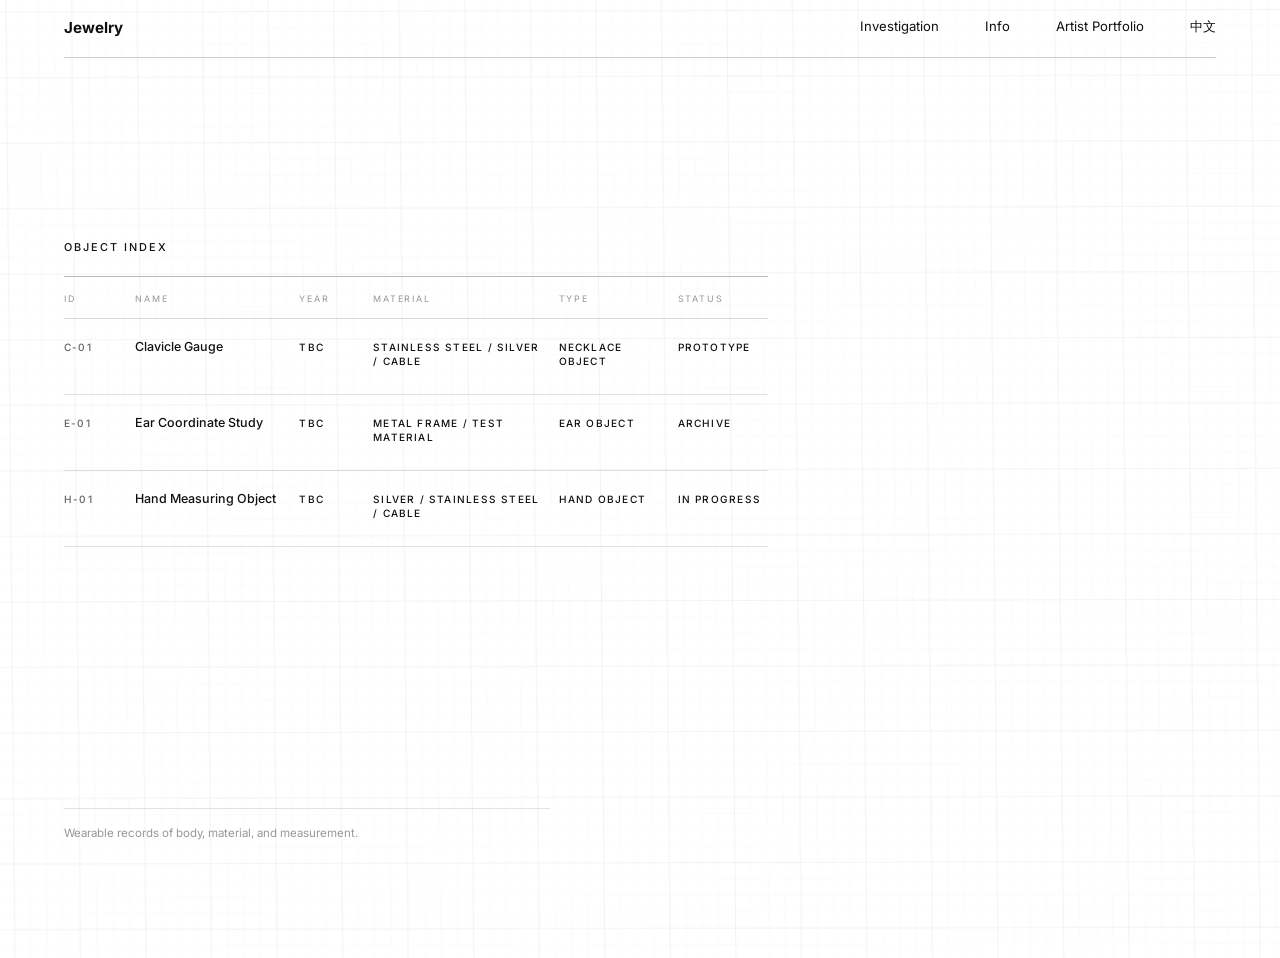
==== commit 857aba9c: "grid change" ====
--- a/index.html
+++ b/index.html
@@ -4,7 +4,7 @@
   <meta charset="UTF-8" />
   <meta name="viewport" content="width=device-width, initial-scale=1.0" />
   <title>Investigation</title>
-  <link rel="stylesheet" href="style.css?v=scan-preview-20260430" />
+  <link rel="stylesheet" href="style.css?v=grid-sync-20260505" />
 </head>
 
 <body class="home-page">
--- a/style.css
+++ b/style.css
@@ -1437,2758 +1437,150 @@
   }
 }
 
-.home-page .site-header {
-  align-items: start;
-  padding: 18px 0;
-  border-bottom-color: var(--home-rule);
-}
-
-.home-page .brand {
-  font-size: clamp(0.95rem, 1vw, 1.08rem);
-  font-weight: 700;
-}
-
-.home-page .nav {
-  gap: clamp(28px, 3.6vw, 58px);
-  font-size: clamp(0.82rem, 0.9vw, 0.96rem);
-  color: var(--ink);
-}
-
-.home-page .nav a {
-  border-bottom: 0;
-}
-
-.home-page .nav a:hover,
-.home-page .nav a:focus-visible,
-.home-page .nav a[aria-current="page"],
-.home-page .language-link {
-  border-bottom: 0;
-}
-
-.home-index--interactive {
-  --record-cols: minmax(48px, 0.46fr) minmax(144px, 1.24fr) minmax(52px, 0.5fr) minmax(172px, 1.56fr) minmax(112px, 1fr) minmax(86px, 0.78fr);
-  --record-gap: clamp(16px, 1.8vw, 28px);
-  --intro-top: clamp(48px, 5vw, 72px);
-  --archive-block: 40px;
-  --intro-row: clamp(112px, 18svh, 190px);
-  --browser-gap: clamp(46px, 5vw, 72px);
-  --index-block-height: 326px;
-  --preview-top-offset: 32px;
-  --preview-margin-top: clamp(28px, 2.4vw, 42px);
-  --preview-media-max: 360px;
-  grid-template-rows: auto var(--intro-row) auto;
-  grid-template-columns: minmax(0, 1fr) clamp(456px, 31vw, 560px);
-  column-gap: clamp(44px, 5vw, 88px);
-  row-gap: 0;
-  padding: var(--intro-top) 0 clamp(78px, 9vw, 132px);
-}
-
-.home-index--interactive > .archive-mark {
-  grid-column: 1;
-  grid-row: 1;
-  font-size: 0.68rem;
-  font-weight: 500;
-  letter-spacing: 0.18em;
-}
-
-.home-index--interactive > .archive-mark::after {
-  display: block;
-  width: 28px;
-  height: 1px;
-  margin-top: 16px;
-  background: var(--ink);
+body.home-page,
+body.info-page {
+  --home-grid-size: 64px;
+  --home-grid-subsize: 16px;
+  --home-grid-line: rgba(16, 16, 16, 0.68);
+  --home-grid-subline: rgba(16, 16, 16, 0.26);
+  --home-grid-opacity: 0.068;
+  isolation: isolate;
+}
+
+body.home-page::before,
+body.info-page::before {
+  position: fixed;
+  inset: -18vmax;
+  z-index: 0;
+  background-image:
+    linear-gradient(to right, var(--home-grid-line) 1px, transparent 1px),
+    linear-gradient(to bottom, var(--home-grid-line) 1px, transparent 1px),
+    linear-gradient(to right, var(--home-grid-subline) 1px, transparent 1px),
+    linear-gradient(to bottom, var(--home-grid-subline) 1px, transparent 1px);
+  background-position:
+    0 0,
+    0 0,
+    0 0,
+    0 0;
+  background-size:
+    var(--home-grid-size) var(--home-grid-size),
+    var(--home-grid-size) var(--home-grid-size),
+    var(--home-grid-subsize) var(--home-grid-subsize),
+    var(--home-grid-subsize) var(--home-grid-subsize);
   content: "";
-}
-
-.home-index--interactive .home-statement {
-  max-width: 620px;
-  margin-top: clamp(46px, 4.5vw, 66px);
-  margin-left: clamp(52px, 5vw, 92px);
-}
-
-.home-index--interactive .home-statement h1 {
-  margin-bottom: 22px;
-  font-size: clamp(2rem, 2.25vw, 2.46rem);
-  line-height: 1.08;
-  font-weight: 400;
-}
-
-.home-index--interactive .home-statement p {
-  max-width: 560px;
-  color: var(--muted);
-  font-size: clamp(0.92rem, 1vw, 1.04rem);
-  line-height: 1.55;
-}
-
-.home-index--compact .home-statement {
-  grid-column: 1;
-  grid-row: 2;
-  align-self: end;
-  margin-top: 0;
-  margin-left: 0;
-}
-
-.home-index--compact .home-statement p {
-  max-width: 520px;
-}
-
-.home-index--interactive .home-browser {
-  grid-column: 1;
-  grid-row: 3;
-  width: min(100%, clamp(900px, 62vw, 1240px));
-  margin-top: clamp(72px, 5.8vw, 94px);
-}
-
-.home-index--compact .home-browser {
-  margin-top: var(--browser-gap);
-}
-
-.home-index--interactive .browser-heading {
-  display: grid;
-  grid-template-columns: 1fr auto;
-  gap: 18px;
-  align-items: end;
-  margin-bottom: 22px;
-}
-
-.home-index--interactive .browser-heading h2 {
-  color: var(--ink);
-  font-size: 0.68rem;
-  font-weight: 500;
-  letter-spacing: 0.18em;
-  text-transform: uppercase;
-}
-
-.home-index--interactive .home-record-link {
-  display: inline-flex;
-  gap: 12px;
-  align-items: center;
-  color: var(--ink);
-  border-bottom: 1px solid var(--home-line-strong);
-  font-size: 0.74rem;
-  line-height: 1.2;
-}
-
-.home-index--interactive .index-table-head {
-  padding: 16px 0 14px;
-  border-top: 1px solid var(--home-line-strong);
-  border-bottom: 1px solid var(--home-line);
-  color: var(--ink);
-  font-size: 0.58rem;
-  font-weight: 500;
-  letter-spacing: 0.18em;
-  text-transform: uppercase;
-}
-
-.home-index--interactive .index-row {
-  min-height: 76px;
-  padding: 20px 0;
-  border-bottom: 1px solid var(--home-line-soft);
-  transition:
-    background-color 220ms ease-in-out,
-    color 220ms ease-in-out,
-    border-color 220ms ease-in-out;
-}
-
-.home-index--interactive .index-table-head > span,
-.home-index--interactive .index-row > span {
-  min-width: 0;
-}
-
-.home-index--interactive .index-row:hover,
-.home-index--interactive .index-row:focus-visible,
-.home-index--interactive .index-row.is-active {
-  color: var(--ink);
-  border-bottom-color: var(--home-line-soft);
-  background: var(--home-hover);
-}
-
-.home-index--interactive .index-row:focus-visible {
-  outline: 1px solid var(--home-focus);
-  outline-offset: 5px;
-}
-
-.home-index--interactive .row-title {
-  font-size: 0.78rem;
-  font-weight: 400;
-}
-
-.home-index--interactive .row-code,
-.home-index--interactive .row-year,
-.home-index--interactive .row-material,
-.home-index--interactive .row-type,
-.home-index--interactive .row-status {
-  color: var(--ink);
-  font-size: 0.62rem;
-  font-weight: 500;
-  letter-spacing: 0.12em;
-  line-height: 1.35;
-  text-transform: uppercase;
-}
-
-.home-index--interactive .row-title {
-  letter-spacing: 0;
-  text-transform: none;
-}
-
-.home-index--interactive .home-preview {
-  grid-column: 2;
-  grid-row: 1 / span 3;
-  position: sticky;
-  top: 118px;
-  min-height: clamp(620px, 47vw, 760px);
-  margin-top: var(--preview-margin-top);
-  padding-left: clamp(20px, 2.2vw, 34px);
-  border-top: 0;
-  border-left: 0;
-}
-
-.home-index--interactive .home-preview.has-preview {
-  border-left: 0;
-}
-
-.home-index--interactive .home-preview.has-preview::before {
-  position: absolute;
-  top: var(--preview-top-offset);
-  bottom: auto;
-  left: 0;
-  width: 1px;
-  height: min(
-    calc(100% - var(--preview-top-offset)),
-    calc(var(--archive-block) + var(--intro-row) + var(--browser-gap) + var(--index-block-height) - var(--preview-margin-top) - var(--preview-top-offset))
-  );
-  background: var(--home-line-soft);
-  content: "";
+  opacity: var(--home-grid-opacity);
   pointer-events: none;
-}
-
-.home-index--interactive .preview-stage {
-  min-height: clamp(570px, 43vw, 700px);
-}
-
-.home-index--interactive .preview-empty,
-.home-index--interactive .preview-card {
-  position: absolute;
-  inset: 0;
-  display: grid;
-  grid-template-rows: auto auto;
-  gap: 0;
-  padding-top: var(--preview-top-offset);
-}
-
-.home-index--interactive .preview-empty {
-  opacity: 1;
-  visibility: visible;
-  pointer-events: none;
-  transition:
-    opacity 180ms ease,
-    visibility 0s linear 0s;
-}
-
-.home-index--interactive .home-preview.has-preview .preview-empty {
-  opacity: 0;
-  visibility: hidden;
-  transition-delay: 0s, 180ms;
-}
-
-.home-index--interactive .preview-empty-frame,
-.home-index--interactive .preview-media {
-  width: 100%;
-  max-width: var(--preview-media-max);
-  min-height: 0;
-  aspect-ratio: 4 / 5;
-  border: 1px dotted var(--home-frame);
+  transform: translate3d(-9px, 4px, 0) scale(1.024) rotate(-0.12deg) skewX(0.42deg);
+  transform-origin: 24% 76%;
+  animation: homeMeasurementGridWave 22s cubic-bezier(0.45, 0, 0.25, 1) infinite alternate;
+  will-change: transform, background-position;
+}
+
+body.home-page main,
+body.info-page main {
+  z-index: 1;
+}
+
+@media (prefers-color-scheme: dark) {
+  body.home-page,
+  body.info-page {
+    --home-grid-line: rgba(238, 238, 234, 0.58);
+    --home-grid-subline: rgba(238, 238, 234, 0.22);
+    --home-grid-opacity: 0.056;
+  }
+}
+
+@keyframes homeMeasurementGridWave {
+  0% {
+    background-position:
+      -10px 6px,
+      -10px 6px,
+      -10px 6px,
+      -10px 6px;
+    transform: translate3d(-9px, 4px, 0) scale(1.024) rotate(-0.12deg) skewX(0.42deg);
+    transform-origin: 24% 76%;
+  }
+
+  24% {
+    background-position:
+      14px -11px,
+      14px -11px,
+      14px -11px,
+      14px -11px;
+    transform: translate3d(8px, -8px, 0) scale(1.038) rotate(0.16deg) skewY(-0.62deg);
+    transform-origin: 82% 18%;
+  }
+
+  56% {
+    background-position:
+      -8px 17px,
+      -8px 17px,
+      -8px 17px,
+      -8px 17px;
+    transform: translate3d(-7px, 9px, 0) scale(1.03) rotate(-0.18deg) skewX(-0.58deg);
+    transform-origin: 16% 42%;
+  }
+
+  78% {
+    background-position:
+      5px 14px,
+      5px 14px,
+      5px 14px,
+      5px 14px;
+    transform: translate3d(2px, 7px, 0) scale(1.034) rotate(0.08deg) skewY(0.5deg);
+    transform-origin: 58% 92%;
+  }
+
+  100% {
+    background-position:
+      16px 5px,
+      16px 5px,
+      16px 5px,
+      16px 5px;
+    transform: translate3d(9px, 2px, 0) scale(1.032) rotate(0.14deg) skewY(0.46deg);
+    transform-origin: 92% 62%;
+  }
+}
+
+@media (prefers-reduced-motion: reduce) {
+  body.home-page::before,
+  body.info-page::before {
+    animation: none;
+    transform: none;
+  }
+}
+
+@media (max-width: 767px) {
+  body.home-page,
+  body.info-page {
+    --home-grid-size: 56px;
+    --home-grid-subsize: 14px;
+    --home-grid-opacity: 0.036;
+  }
+
+  body.home-page::before,
+  body.info-page::before {
+    animation: none;
+    transform: none;
+  }
+}
+
+.home-page .site-header,
+.info-page .site-header {
+  overflow: hidden;
+  isolation: isolate;
   background: transparent;
-}
-
-.home-index--interactive .preview-empty-frame {
+  background-color: transparent;
+  -webkit-backdrop-filter: none;
+  backdrop-filter: none;
+}
+
+.home-page .brand,
+.home-page .nav,
+.info-page .brand,
+.info-page .nav {
   position: relative;
-}
-
-.home-index--interactive .preview-empty-frame::before,
-.home-index--interactive .preview-empty-frame::after {
-  position: absolute;
-  inset: 50% auto auto 50%;
-  width: 32%;
-  height: 1px;
-  background: var(--home-ghost);
-  content: "";
-  transform: translate(-50%, -50%);
-}
-
-.home-index--interactive .preview-empty-frame::after {
-  width: 1px;
-  height: 54%;
-}
-
-.home-index--interactive .preview-empty-frame {
-  background:
-    radial-gradient(circle at center, transparent 0 15%, var(--home-line-soft) calc(15% + 1px), transparent calc(15% + 2px)),
-    transparent;
-}
-
-.home-index--interactive .preview-empty p {
-  color: var(--muted);
-  font-size: 0.78rem;
-  line-height: 1.5;
-}
-
-.home-index--interactive .preview-card {
-  grid-template-rows: auto auto;
-  gap: 18px;
-  opacity: 0;
-  visibility: hidden;
-  pointer-events: none;
-  transform: translateX(-4px);
-  transform-origin: top left;
-  transition:
-    opacity 240ms ease-in-out,
-    transform 260ms ease-in-out,
-    visibility 0s linear 240ms;
-  will-change: opacity, transform;
-}
-
-.home-index--interactive .preview-card.is-active {
-  opacity: 1;
-  visibility: visible;
-  pointer-events: auto;
-  transform: translateX(0);
-  transition-delay: 0s;
-}
-
-.home-index--interactive .preview-media {
-  display: grid;
-  place-items: center;
-  color: var(--quiet);
-}
-
-.home-index--interactive .preview-media span {
-  position: absolute;
-  top: 14px;
-  left: 14px;
-  color: var(--ink);
-  font-size: 0.62rem;
-  font-weight: 500;
-  letter-spacing: 0.12em;
-  text-transform: uppercase;
-}
-
-.home-index--interactive .preview-caption {
-  max-width: var(--preview-media-max);
-  margin: 0;
-  padding-top: 0;
-  border-top: 0;
-  color: var(--muted);
-  font-size: 0.78rem;
-  font-weight: 400;
-  line-height: 1.5;
-}
-
-.home-index--interactive .preview-facts {
-  max-width: var(--preview-media-max);
-  border-top: 1px solid var(--home-line-soft);
-}
-
-.home-index--interactive .preview-facts div {
-  grid-template-columns: 86px minmax(0, 1fr);
-  gap: var(--record-gap);
-  padding: 10px 0;
-  border-bottom: 1px solid var(--home-line-faint);
-  align-items: baseline;
-}
-
-.home-index--interactive .preview-facts dt {
-  color: var(--quiet);
-  font-size: 0.62rem;
-  font-weight: 500;
-  letter-spacing: 0.12em;
-  line-height: 1.35;
-  text-transform: uppercase;
-}
-
-.home-index--interactive .preview-facts dd {
-  color: var(--ink);
-  font-size: 0.62rem;
-  font-weight: 500;
-  letter-spacing: 0.12em;
-  line-height: 1.35;
-  text-transform: uppercase;
-}
-
-.home-index--interactive .preview-facts div:nth-child(2) dd {
-  font-size: 0.78rem;
-  font-weight: 400;
-  letter-spacing: 0;
-  text-transform: none;
-}
-
-.home-index--interactive .mobile-row-preview {
-  display: none;
-}
-
-.zh-site.home-page .brand {
-  font-size: clamp(0.78rem, 0.82vw, 0.9rem);
-}
-
-.zh-site.home-page .nav {
-  gap: clamp(20px, 2.8vw, 44px);
-  font-size: clamp(0.7rem, 0.76vw, 0.84rem);
-}
-
-.zh-site.home-page .home-index--interactive .home-statement h1 {
-  font-size: clamp(1.5rem, 1.65vw, 1.86rem);
-  line-height: 1.14;
-}
-
-@media (max-width: 1500px) {
-  .home-index--interactive {
-    --record-cols: minmax(44px, 0.42fr) minmax(126px, 1.12fr) minmax(48px, 0.44fr) minmax(154px, 1.28fr) minmax(92px, 0.78fr) minmax(78px, 0.68fr);
-    --record-gap: clamp(14px, 1.2vw, 20px);
-    --preview-media-max: 360px;
-    grid-template-columns: minmax(0, 1fr) clamp(360px, 31vw, 470px);
-    column-gap: clamp(34px, 4vw, 60px);
-  }
-
-  .home-index--interactive .home-preview {
-    padding-left: clamp(18px, 2vw, 28px);
-  }
-
-  .home-index--interactive .preview-stage {
-    min-height: clamp(500px, 42vw, 620px);
-  }
-}
-
-@media (max-width: 1180px) {
-  .home-index--interactive {
-    --preview-media-max: 500px;
-    grid-template-columns: 1fr;
-    padding-top: clamp(48px, 6vw, 70px);
-  }
-
-  .home-index--interactive .home-statement {
-    margin-left: clamp(34px, 5vw, 68px);
-  }
-
-  .home-index--compact .home-statement {
-    margin-left: 0;
-  }
-
-  .home-index--interactive .home-browser {
-    margin-top: clamp(64px, 7vw, 88px);
-  }
-
-  .home-index--compact .home-browser {
-    margin-top: clamp(72px, 8vw, 104px);
-  }
-
-  .home-index--interactive .home-preview {
-    grid-column: 1;
-    grid-row: auto;
-    position: static;
-    min-height: 0;
-    margin-top: 48px;
-    padding: 0;
-    border-left: 0;
-    border-top: 0;
-  }
-
-  .home-index--interactive .home-preview.has-preview {
-    padding-top: 28px;
-    border-top: 1px solid var(--home-line-soft);
-  }
-
-  .home-index--interactive .home-preview.has-preview::before {
-    display: none;
-  }
-
-  .home-index--interactive .preview-stage {
-    min-height: 0;
-  }
-
-  .home-index--interactive .preview-empty,
-  .home-index--interactive .preview-card {
-    position: static;
-    display: none;
-    padding-top: 0;
-  }
-
-  .home-index--interactive .preview-empty {
-    display: grid;
-  }
-
-  .home-index--interactive .home-preview.has-preview .preview-empty {
-    display: none;
-  }
-
-  .home-index--interactive .preview-card.is-active {
-    display: grid;
-  }
-
-  .home-index--interactive .preview-empty-frame,
-  .home-index--interactive .preview-media {
-    max-width: min(var(--preview-media-max), 100%);
-    aspect-ratio: 16 / 10;
-  }
-}
-
-@media (max-width: 767px) {
-  .home-page {
-    --margin: 20px;
-  }
-
-  .home-page .site-header {
-    padding: 18px 0 16px;
-  }
-
-  .home-page .brand,
-  .home-page .nav {
-    font-size: 0.82rem;
-  }
-
-  .home-page .nav {
-    gap: 12px 20px;
-  }
-
-  .home-index--interactive {
-    padding: 36px 0 68px;
-  }
-
-  .home-index--interactive > .archive-mark {
-    font-size: 0.62rem;
-  }
-
-  .home-index--interactive .home-statement {
-    margin-top: 42px;
-    margin-left: 0;
-  }
-
-  .home-index--interactive .home-statement h1 {
-    font-size: clamp(1.68rem, 8vw, 2.1rem);
-  }
-
-  .home-index--interactive .home-browser {
-    margin-top: 58px;
-  }
-
-  .home-index--compact .home-statement {
-    margin-top: 22px;
-  }
-
-  .home-index--compact .home-browser {
-    margin-top: 34px;
-  }
-
-  .home-index--interactive .browser-heading {
-    grid-template-columns: 1fr;
-    gap: 14px;
-  }
-
-  .home-index--interactive .home-record-link {
-    justify-self: start;
-  }
-
-  .home-index--interactive .index-table-head {
-    display: none;
-  }
-
-  .home-index--interactive .index-list {
-    border-top: 1px solid var(--home-line-strong);
-  }
-
-  .home-index--interactive .index-row {
-    grid-template-columns: minmax(0, 1fr);
-    gap: 5px;
-    padding: 16px 0;
-    min-height: 0;
-  }
-
-  .home-index--interactive .index-row:hover,
-  .home-index--interactive .index-row:focus-visible,
-  .home-index--interactive .index-row.is-active {
-    width: 100%;
-    margin: 0;
-    padding: 16px 0;
-    background: transparent;
-  }
-
-  .home-index--interactive .row-title {
-    margin: 5px 0;
-    font-size: 0.94rem;
-  }
-
-  .home-index--interactive .row-code,
-  .home-index--interactive .row-year,
-  .home-index--interactive .row-material,
-  .home-index--interactive .row-type,
-  .home-index--interactive .row-status {
-    grid-column: 1;
-  }
-
-  .home-index--interactive .home-preview {
-    display: none;
-  }
-
-  .home-index--interactive .mobile-row-preview {
-    display: block;
-    padding: 2px 0 18px;
-  }
-
-  .home-index--interactive .mobile-row-preview .preview-card {
-    position: static;
-    display: grid;
-    gap: 16px;
-    padding: 0;
-    opacity: 1;
-    visibility: visible;
-    pointer-events: auto;
-    transform: none;
-  }
-
-  .home-index--interactive .mobile-row-preview .preview-media {
-    width: 100%;
-    max-width: none;
-    aspect-ratio: 1 / 1;
-  }
-
-  .home-index--interactive .mobile-row-preview .preview-facts {
-    max-width: none;
-  }
-
-  .home-index--interactive .mobile-row-preview .preview-facts div {
-    grid-template-columns: 78px minmax(0, 1fr);
-    gap: 14px;
-  }
-
-  .home-index--interactive .mobile-row-preview .preview-caption {
-    max-width: none;
-  }
-
-  .zh-site.home-page .brand,
-  .zh-site.home-page .nav {
-    font-size: 0.74rem;
-  }
-
-  .zh-site.home-page .nav {
-    gap: 10px 16px;
-  }
-
-  .zh-site.home-page .home-index--interactive .home-statement h1 {
-    font-size: clamp(1.36rem, 6vw, 1.68rem);
-  }
-}
-
-/* Info page aligned to the Investigation index language. */
-.info-page {
-  --margin: clamp(24px, 4.25vw, 80px);
-  --gap: clamp(22px, 3.2vw, 52px);
-  --info-rule: rgba(16, 16, 16, 0.2);
-  --info-line-strong: rgba(16, 16, 16, 0.28);
-  --info-line: rgba(16, 16, 16, 0.16);
-  --info-line-faint: rgba(16, 16, 16, 0.1);
-}
-
-@media (prefers-color-scheme: dark) {
-  .info-page {
-    --info-rule: rgba(238, 238, 234, 0.22);
-    --info-line-strong: rgba(238, 238, 234, 0.32);
-    --info-line: rgba(238, 238, 234, 0.18);
-    --info-line-faint: rgba(238, 238, 234, 0.12);
-  }
-}
-
-.info-page .site-header {
-  align-items: center;
-  padding: 30px 0 28px;
-  border-bottom-color: var(--info-rule);
-}
-
-.info-page .brand {
-  font-size: clamp(0.95rem, 1vw, 1.08rem);
-  font-weight: 700;
-}
-
-.info-page .nav {
-  gap: clamp(28px, 3.6vw, 58px);
-  color: var(--ink);
-  font-size: clamp(0.82rem, 0.9vw, 0.96rem);
-}
-
-.info-page .nav a,
-.info-page .nav a:hover,
-.info-page .nav a:focus-visible,
-.info-page .nav a[aria-current="page"],
-.info-page .language-link {
-  border-bottom: 0;
-}
-
-.info-page .info-layout {
-  display: grid;
-  grid-template-columns: minmax(0, 1fr) clamp(318px, 24.5vw, 430px);
-  column-gap: clamp(54px, 5.9vw, 106px);
-  min-height: auto;
-  margin-bottom: 0;
-  padding: clamp(56px, 5.5vw, 78px) 0 clamp(92px, 10vw, 150px);
-  align-items: start;
-}
-
-.info-page .info-layout > .archive-mark {
-  grid-column: 1;
-  color: var(--quiet);
-  padding-top: 0;
-  font-size: 0.68rem;
-  font-weight: 500;
-  letter-spacing: 0.18em;
-}
-
-.info-page .info-layout > .archive-mark::after {
-  display: block;
-  width: 28px;
-  height: 1px;
-  margin-top: 22px;
-  background: var(--ink);
-  content: "";
-}
-
-.info-page .info-main {
-  grid-column: 1;
-  display: block;
-  max-width: 760px;
-  margin-top: clamp(46px, 4.5vw, 66px);
-  margin-left: clamp(52px, 5vw, 92px);
-}
-
-.info-page .info-copy {
-  max-width: 640px;
-}
-
-.info-page .info-main h1 {
-  max-width: 620px;
-  margin-bottom: 22px;
-  font-family: var(--display);
-  font-size: clamp(2rem, 2.25vw, 2.46rem);
-  line-height: 1.08;
-  font-weight: 400;
-  letter-spacing: 0;
-}
-
-.info-page .info-note {
-  max-width: 560px;
-  margin-bottom: clamp(88px, 8vw, 120px);
-  color: var(--muted);
-  font-size: clamp(0.92rem, 1vw, 1.04rem);
-  line-height: 1.55;
-}
-
-.info-page .contact-list {
-  max-width: 760px;
-  border-top: 1px solid var(--info-line-strong);
-}
-
-.info-page .contact-list div {
-  display: grid;
-  grid-template-columns: minmax(116px, 0.42fr) minmax(0, 1fr);
-  gap: clamp(18px, 2.1vw, 32px);
-  padding: 18px 0;
-  border-bottom: 1px solid var(--info-line);
-  align-items: baseline;
-}
-
-.info-page .contact-list dt {
-  color: var(--quiet);
-  font-family: var(--body);
-  font-size: 0.62rem;
-  font-weight: 500;
-  letter-spacing: 0.12em;
-  line-height: 1.35;
-  text-transform: uppercase;
-}
-
-.info-page .contact-list dd {
-  color: var(--ink);
-  font-family: var(--body);
-  font-size: 0.78rem;
-  line-height: 1.45;
-  font-weight: 400;
-}
-
-.info-page .contact-list a {
-  border-bottom: 1px solid var(--info-line-strong);
-}
-
-.info-page .contact-list a:hover,
-.info-page .contact-list a:focus-visible {
-  border-bottom-color: var(--ink);
-}
-
-@media (max-width: 1040px) {
-  .info-page .info-layout {
-    grid-template-columns: 1fr;
-    padding-top: clamp(48px, 6vw, 70px);
-  }
-
-  .info-page .info-main {
-    margin-left: clamp(34px, 5vw, 68px);
-  }
-}
-
-@media (max-width: 767px) {
-  .info-page {
-    --margin: 20px;
-  }
-
-  .info-page .site-header {
-    padding: 18px 0 16px;
-  }
-
-  .info-page .brand,
-  .info-page .nav {
-    font-size: 0.82rem;
-  }
-
-  .info-page .nav {
-    gap: 12px 20px;
-  }
-
-  .info-page .info-layout {
-    padding: 44px 0 76px;
-  }
-
-  .info-page .info-layout > .archive-mark {
-    font-size: 0.62rem;
-  }
-
-  .info-page .info-main {
-    margin-top: 42px;
-    margin-left: 0;
-  }
-
-  .info-page .info-main h1 {
-    font-size: clamp(1.68rem, 8vw, 2.1rem);
-  }
-
-  .info-page .info-note {
-    margin-bottom: 70px;
-  }
-
-  .info-page .contact-list div {
-    grid-template-columns: 1fr;
-    gap: 5px;
-    padding: 18px 0;
-  }
-}
-
-/* 2026-04-30 restrained index and info refinement. */
-.home-index--interactive {
-  --intro-top: clamp(38px, 4.4vw, 60px);
-  --archive-block: 18px;
-  --browser-start: clamp(104px, 12.5svh, 148px);
-  --index-block-height: 370px;
-  --preview-top-offset: calc(var(--archive-block) + var(--browser-start) + 98px - var(--preview-margin-top));
-  --preview-margin-top: clamp(26px, 2.2vw, 38px);
-  grid-template-rows: auto auto auto auto;
-  padding: var(--intro-top) 0 clamp(82px, 9vw, 136px);
-}
-
-.home-index--interactive > .archive-mark::after {
-  display: none;
-}
-
-.home-index--interactive .home-browser {
-  grid-row: 2;
-  margin-top: var(--browser-start);
-  transform: translateY(-72px);
-}
-
-.home-index--compact .home-statement {
-  grid-column: 1;
-  grid-row: 4;
-  align-self: start;
-  width: min(100%, clamp(340px, 38vw, 520px));
-  max-width: 520px;
-  margin: clamp(72px, 8vw, 116px) 0 0;
-  padding-top: 16px;
-  border-top: 1px solid var(--home-line-soft);
-}
-
-.home-index--interactive .home-statement p {
-  max-width: 430px;
-  color: var(--quiet);
-  font-size: 0.72rem;
-  line-height: 1.5;
-  font-weight: 400;
-}
-
-.home-index--interactive .index-table-head {
-  color: var(--quiet);
-  font-size: 0.56rem;
-  font-weight: 400;
-  letter-spacing: 0.2em;
-}
-
-.home-index--interactive .row-title {
-  color: var(--ink);
-  font-weight: 500;
-}
-
-.home-index--interactive .row-code,
-.home-index--interactive .row-year,
-.home-index--interactive .row-material,
-.home-index--interactive .row-type,
-.home-index--interactive .row-status {
-  color: var(--ink);
-  font-size: 0.63rem;
-  font-weight: 500;
-}
-
-.home-index--interactive .row-code {
-  color: var(--muted);
-}
-
-.home-index--interactive .home-preview {
-  grid-row: 1 / span 4;
-  transform: translateY(-72px);
-}
-
-.home-index--interactive .preview-stage {
-  min-height: calc(var(--preview-top-offset) + 500px);
-}
-
-.home-index--interactive .home-preview.has-preview::before {
-  top: var(--preview-top-offset);
-  height: max(
-    0px,
-    calc(var(--archive-block) + var(--browser-start) + var(--index-block-height) - var(--preview-margin-top) - var(--preview-top-offset))
-  );
-}
-
-.home-index--interactive .preview-card {
-  align-content: start;
-  gap: 8px;
-}
-
-.home-index--interactive .preview-caption {
-  color: var(--muted);
-  font-size: 0.74rem;
-  line-height: 1.45;
-}
-
-.info-page {
-  --margin: clamp(20px, 5vw, 76px);
-  --gap: clamp(16px, 2.6vw, 36px);
-  --info-rule: rgba(16, 16, 16, 0.2);
-  --info-line-strong: rgba(16, 16, 16, 0.28);
-  --info-line: rgba(16, 16, 16, 0.16);
-  --info-line-faint: rgba(16, 16, 16, 0.1);
-}
-
-@media (prefers-color-scheme: dark) {
-  .info-page {
-    --info-rule: rgba(238, 238, 234, 0.22);
-    --info-line-strong: rgba(238, 238, 234, 0.32);
-    --info-line: rgba(238, 238, 234, 0.18);
-    --info-line-faint: rgba(238, 238, 234, 0.12);
-  }
-}
-
-.info-page .site-header {
-  align-items: start;
-  padding: 18px 0;
-  border-bottom-color: var(--info-rule);
-}
-
-.info-page .brand {
-  font-size: clamp(0.95rem, 1vw, 1.08rem);
-  font-weight: 700;
-}
-
-.info-page .nav {
-  gap: clamp(28px, 3.6vw, 58px);
-  color: var(--ink);
-  font-size: clamp(0.82rem, 0.9vw, 0.96rem);
-}
-
-.info-page .nav a,
-.info-page .nav a:hover,
-.info-page .nav a:focus-visible,
-.info-page .nav a[aria-current="page"],
-.info-page .language-link {
-  border-bottom: 0;
-}
-
-.info-page .info-layout {
-  display: grid;
-  grid-template-columns: minmax(0, 1fr) clamp(456px, 31vw, 560px);
-  column-gap: clamp(44px, 5vw, 88px);
-  min-height: auto;
-  margin-bottom: 0;
-  padding: clamp(38px, 4.4vw, 60px) 0 clamp(88px, 10vw, 150px);
-  align-items: start;
-}
-
-.info-page .info-layout > .archive-mark {
-  grid-column: 1;
-  color: var(--quiet);
-  padding-top: 0;
-  font-size: 0.68rem;
-  font-weight: 500;
-  letter-spacing: 0.18em;
-}
-
-.info-page .info-layout > .archive-mark::after {
-  display: none;
-}
-
-.info-page .info-main {
-  grid-column: 1;
-  display: block;
-  width: min(100%, clamp(520px, 48vw, 720px));
-  max-width: 720px;
-  margin-top: clamp(184px, 21.5svh, 224px);
-  margin-left: 0;
-  transform: translateY(-72px);
-}
-
-.info-page .info-copy {
-  max-width: 640px;
-}
-
-.info-page .info-main h1 {
-  max-width: 620px;
-  margin-bottom: 16px;
-  color: var(--ink);
-  font-family: var(--body);
-  font-size: 0.72rem;
-  line-height: 1.25;
-  font-weight: 500;
-  letter-spacing: 0.18em;
-  text-transform: uppercase;
-}
-
-.info-page .info-note {
-  max-width: 430px;
-  margin-bottom: 36px;
-  color: var(--quiet);
-  font-size: 0.74rem;
-  line-height: 1.55;
-  font-weight: 400;
-}
-
-.info-page .contact-list {
-  max-width: 720px;
-  border-top: 1px solid var(--info-line-strong);
-}
-
-.info-page .contact-list div {
-  display: grid;
-  grid-template-columns: minmax(116px, 0.34fr) minmax(0, 1fr);
-  gap: clamp(18px, 2.1vw, 32px);
-  padding: 15px 0;
-  border-bottom: 1px solid var(--info-line);
-  align-items: baseline;
-}
-
-.info-page .contact-list dt {
-  color: var(--quiet);
-  font-family: var(--body);
-  font-size: 0.56rem;
-  font-weight: 400;
-  letter-spacing: 0.18em;
-  line-height: 1.35;
-  text-transform: uppercase;
-}
-
-.info-page .contact-list dd {
-  color: var(--ink);
-  font-family: var(--body);
-  font-size: 0.78rem;
-  line-height: 1.45;
-  font-weight: 400;
-}
-
-.info-page .contact-list a {
-  border-bottom: 1px solid var(--info-line-strong);
-}
-
-.info-page .contact-list a:hover,
-.info-page .contact-list a:focus-visible {
-  border-bottom-color: var(--ink);
-}
-
-.zh-site.info-page .brand {
-  font-size: clamp(0.78rem, 0.82vw, 0.9rem);
-}
-
-.zh-site.info-page .nav {
-  gap: clamp(20px, 2.8vw, 44px);
-  font-size: clamp(0.7rem, 0.76vw, 0.84rem);
-}
-
-.zh-site.info-page .info-main h1 {
-  font-size: 0.7rem;
-  letter-spacing: 0.08em;
-  text-transform: none;
-}
-
-@media (max-width: 1180px) {
-  .home-index--interactive {
-    --browser-start: clamp(92px, 10svh, 124px);
-    --index-block-height: 304px;
-    padding-top: clamp(40px, 5.6vw, 60px);
-  }
-
-  .home-index--compact .home-statement {
-    margin-top: clamp(46px, 7vw, 72px);
-  }
-
-  .home-index--interactive .home-preview {
-    grid-row: auto;
-  }
-
-  .info-page .info-layout {
-    grid-template-columns: 1fr;
-    padding-top: clamp(40px, 5.6vw, 60px);
-  }
-
-  .info-page .info-main {
-    width: min(100%, 680px);
-    max-width: 680px;
-    margin-top: clamp(92px, 11vw, 126px);
-    margin-left: 0;
-  }
-}
-
-@media (max-width: 767px) {
-  .home-index--interactive {
-    --browser-start: 48px;
-    padding: 34px 0 66px;
-  }
-
-  .home-index--interactive .home-browser {
-    margin-top: var(--browser-start);
-    transform: translateY(-56px);
-  }
-
-  .home-index--compact .home-statement {
-    width: 100%;
-    margin-top: 46px;
-    padding-top: 14px;
-  }
-
-  .home-index--interactive .home-statement p {
-    max-width: 22rem;
-    font-size: 0.72rem;
-  }
-
-  .home-index--interactive .mobile-row-preview {
-    padding: 4px 0 16px;
-  }
-
-  .home-index--interactive .mobile-row-preview .preview-card {
-    gap: 8px;
-  }
-
-  .home-index--interactive .mobile-row-preview .preview-caption {
-    max-width: none;
-    font-size: 0.72rem;
-    line-height: 1.45;
-  }
-
-  .info-page {
-    --margin: 20px;
-  }
-
-  .info-page .site-header {
-    padding: 18px 0 16px;
-  }
-
-  .info-page .brand,
-  .info-page .nav {
-    font-size: 0.82rem;
-  }
-
-  .info-page .nav {
-    gap: 12px 20px;
-  }
-
-  .info-page .info-layout {
-    padding: 34px 0 76px;
-  }
-
-  .info-page .info-layout > .archive-mark {
-    font-size: 0.62rem;
-  }
-
-  .info-page .info-main {
-    width: 100%;
-    margin-top: 52px;
-    transform: translateY(-56px);
-  }
-
-  .info-page .info-main h1 {
-    margin-bottom: 14px;
-    font-size: 0.68rem;
-  }
-
-  .info-page .info-note {
-    margin-bottom: 30px;
-    font-size: 0.72rem;
-  }
-
-  .info-page .contact-list div {
-    grid-template-columns: 1fr;
-    gap: 5px;
-    padding: 16px 0;
-  }
-
-  .zh-site.info-page .brand,
-  .zh-site.info-page .nav {
-    font-size: 0.74rem;
-  }
-
-  .zh-site.info-page .nav {
-    gap: 10px 16px;
-  }
-}/* === Tablet / iPad index layout emergency fix === */
-/* Put this at the very end of style.css */
-
-@media (min-width: 761px) and (max-width: 1180px) {
-  .home-index {
-    display: grid !important;
-    grid-template-columns: repeat(12, minmax(0, 1fr)) !important;
-    align-content: start !important;
-    row-gap: 44px !important;
-  }
-
-  .home-index > .archive-mark {
-    grid-column: 1 / span 3 !important;
-  }
-
-  .home-statement {
-    grid-column: 4 / span 7 !important;
-    max-width: 560px !important;
-  }
-
-  .home-browser {
-    grid-column: 1 / -1 !important;
-    align-self: start !important;
-    order: initial !important;
-  }
-
-  .index-browser {
-    display: grid !important;
-    grid-template-columns: minmax(0, 1fr) minmax(220px, 32vw) !important;
-    gap: clamp(24px, 4vw, 44px) !important;
-    align-items: start !important;
-  }
-
-  .index-list,
-  .index-table-head {
-    min-width: 0 !important;
-  }
-
-  .index-preview {
-    display: block !important;
-    position: sticky !important;
-    top: 92px !important;
-    min-height: 280px !important;
-    width: auto !important;
-    transform: none !important;
-    grid-column: auto !important;
-    align-self: start !important;
-  }
-
-  .preview-stage {
-    position: relative !important;
-    min-height: 280px !important;
-  }
-
-  .preview-empty,
-  .preview-card {
-    position: absolute !important;
-    inset: 0 !important;
-    display: grid !important;
-    grid-template-rows: minmax(160px, 220px) auto !important;
-    gap: 14px !important;
-    padding-top: 0 !important;
-    transform: none !important;
-  }
-
-  .preview-media {
-    min-height: 160px !important;
-    max-height: 220px !important;
-  }
-
-  .preview-media img {
-    width: 100% !important;
-    height: 100% !important;
-    object-fit: contain !important;
-  }
-}
-
-/* === Mobile safety fix === */
-@media (max-width: 760px) {
-  .home-index {
-    display: block !important;
-    padding-top: 42px !important;
-  }
-
-  .home-statement {
-    margin-bottom: 36px !important;
-  }
-
-  .home-browser {
-    display: block !important;
-  }
-
-  .index-browser {
-    display: block !important;
-  }
-
-  .index-preview {
-    position: static !important;
-    display: none !important;
-  }
-
-  .index-row {
-    position: relative !important;
-  }
-}@import url("https://fonts.googleapis.com/css2?family=Inter:wght@400;500;600;700&display=swap");
-
-* {
-  box-sizing: border-box;
-}
-
-:root {
-  color-scheme: light dark;
-  --paper: #ffffff;
-  --ink: #101010;
-  --muted: #62625e;
-  --quiet: #989892;
-  --line: #e2e2de;
-  --line-strong: #171717;
-  --field: #f5f5f2;
-  --field-deep: #ecece7;
-  --row-active: rgba(16, 16, 16, 0.035);
-  --panel: rgba(255, 255, 255, 0.9);
-  --margin: clamp(28px, 7vw, 132px);
-  --gap: clamp(22px, 3vw, 46px);
-  --header-offset: 64px;
-  --record-cols: minmax(44px, 0.42fr) minmax(140px, 1.36fr) 62px minmax(150px, 1.32fr) minmax(105px, 0.86fr) minmax(78px, 0.68fr);
-  --record-gap: clamp(14px, 1.8vw, 22px);
-  --display: "Inter", "Helvetica Neue", Arial, sans-serif;
-  --body: "Inter", "Helvetica Neue", Arial, sans-serif;
-  --mono: "Inter", "Helvetica Neue", Arial, sans-serif;
-}
-
-@media (prefers-color-scheme: dark) {
-  :root {
-    --paper: #0f0f0f;
-    --ink: #eeeeea;
-    --muted: #adada6;
-    --quiet: #73736e;
-    --line: #30302d;
-    --line-strong: #d8d8d8;
-    --field: #171715;
-    --field-deep: #20201d;
-    --row-active: rgba(238, 238, 234, 0.06);
-    --panel: rgba(15, 15, 15, 0.9);
-  }
-}
-
-html {
-  font-size: 16px;
-}
-
-body {
-  margin: 0;
-  background: var(--paper);
-  color: var(--ink);
-  font-family: var(--body);
-  font-size: 0.88rem;
-  line-height: 1.5;
-  letter-spacing: 0;
-  font-weight: 400;
-  font-feature-settings: "kern";
-  text-rendering: optimizeLegibility;
-  -webkit-font-smoothing: antialiased;
-}
-
-body.zh-site {
-  line-height: 1.62;
-}
-
-body :where(a, p, span, li, dd, figcaption, small) {
-  font-family: inherit;
-}
-
-button,
-input,
-textarea {
-  font: inherit;
-}
-
-img {
-  display: block;
-  max-width: 100%;
-  height: auto;
-}
-
-a {
-  color: inherit;
-  text-decoration: none;
-}
-
-a:focus-visible {
-  outline: 1px solid var(--ink);
-  outline-offset: 5px;
-}
-
-::selection {
-  background: var(--ink);
-  color: var(--paper);
-}
-
-.site-header {
-  position: sticky;
-  top: 0;
-  z-index: 20;
-  display: grid;
-  grid-template-columns: repeat(12, minmax(0, 1fr));
-  gap: var(--gap);
-  align-items: baseline;
-  margin: 0 var(--margin);
-  padding: 20px 0 18px;
-  border-bottom: 1px solid var(--line);
-  background: var(--panel);
-  backdrop-filter: blur(14px);
-}
-
-.brand {
-  grid-column: 1 / span 3;
-  font-family: var(--body);
-  font-size: 0.72rem;
-  font-weight: 700;
-  line-height: 1.35;
-}
-
-.nav {
-  grid-column: 5 / -1;
-  display: flex;
-  justify-content: flex-end;
-  gap: clamp(16px, 2.6vw, 34px);
-  color: var(--muted);
-  font-family: var(--body);
-  font-size: 0.72rem;
-  line-height: 1.35;
-}
-
-.nav a {
-  border-bottom: 1px solid transparent;
-}
-
-.nav a:hover,
-.nav a:focus-visible,
-.nav a[aria-current="page"],
-.language-link {
-  color: var(--ink);
-  border-bottom-color: currentColor;
-}
-
-main {
-  position: relative;
-  margin: 0 var(--margin);
-}
-
-h1,
-h2,
-h3,
-p,
-figure,
-dl,
-dd {
-  margin: 0;
-}
-
-h1,
-h2,
-h3 {
-  font-family: var(--display);
-  font-weight: 600;
-  letter-spacing: 0.005em;
-}
-
-.home-statement h1,
-.page-heading h1,
-.object-heading h1,
-.info-main h1,
-.row-title,
-.entry-title h2,
-.method-step h2 {
-  font-family: var(--display);
-}
-
-.archive-mark,
-.meta-label,
-.row-code,
-.row-year,
-.row-material,
-.row-type,
-.row-status,
-.preview-facts dt,
-.facts-list dt,
-.contact-list dt,
-.entry-data dt,
-.method-step span,
-.entry-code,
-.entry-meta,
-.browser-heading h2,
-.index-table-head,
-.preview-media span,
-.row-thumb span,
-.catalog-image span,
-.object-image span,
-.image-caption {
-  font-size: 0.66rem;
-  line-height: 1.25;
-  font-family: var(--mono);
-  font-weight: 400;
-  letter-spacing: 0.01em;
-  text-transform: uppercase;
-}
-
-.archive-mark,
-.meta-label,
-.row-code,
-.row-year,
-.row-material,
-.row-type,
-.row-status,
-.preview-facts dt,
-.facts-list dt,
-.contact-list dt,
-.entry-data dt,
-.method-step span,
-.entry-code,
-.entry-meta,
-.browser-heading h2,
-.index-table-head,
-.preview-media span,
-.row-thumb span,
-.catalog-image span,
-.object-image span,
-.image-caption {
-  color: var(--quiet);
-}
-
-.archive-mark {
-  padding-top: 0.32rem;
-}
-
-.small-link,
-.text-link {
-  color: var(--muted);
-  border-bottom: 1px solid currentColor;
-  font-size: 0.78rem;
-  line-height: 1.35;
-  font-weight: 400;
-}
-
-.small-link:hover,
-.text-link:hover {
-  color: var(--ink);
-}
-
-.home-index {
-  display: grid;
-  grid-template-columns: repeat(12, minmax(0, 1fr));
-  gap: clamp(58px, 7vw, 104px) var(--gap);
-  min-height: auto;
-  padding: clamp(72px, 8vw, 128px) 0 clamp(92px, 11vw, 168px);
-  align-content: start;
-}
-
-.home-index > .archive-mark {
-  grid-column: 1 / span 3;
-}
-
-.home-statement {
-  grid-column: 4 / span 5;
-  max-width: 560px;
-}
-
-.home-statement h1 {
-  margin-bottom: 18px;
-  font-size: clamp(1.72rem, 2.2vw, 2.28rem);
-  line-height: 1.18;
-  font-weight: 600;
-  letter-spacing: 0.005em;
-  text-transform: none;
-}
-
-.home-statement p,
-.page-note,
-.object-note,
-.info-note {
-  max-width: 460px;
-  color: var(--muted);
-  font-size: 0.84rem;
-  line-height: 1.68;
-  font-weight: 400;
-}
-
-.home-browser {
-  grid-column: 1 / -1;
-  align-self: start;
-}
-
-.index-browser {
-  display: grid;
-  grid-template-columns: minmax(0, 7.8fr) minmax(250px, 2.7fr);
-  gap: clamp(30px, 4vw, 58px);
-  align-items: start;
-}
-
-.browser-heading {
-  display: grid;
-  grid-template-columns: 1fr auto;
-  gap: 18px;
-  align-items: baseline;
-  margin-bottom: 16px;
-}
-
-.browser-heading h2 {
-  color: var(--quiet);
-  font-size: 0.68rem;
-  line-height: 1.25;
-  text-transform: uppercase;
-}
-
-.index-list,
-.catalog-list,
-.method-list {
-  margin: 0;
-  padding: 0;
-  list-style: none;
-  border-top: 1px solid var(--line-strong);
-}
-
-.index-browser .index-list {
-  border-top: 0;
-}
-
-.index-table-head {
-  display: grid;
-  grid-template-columns: var(--record-cols);
-  gap: var(--record-gap);
-  padding: 13px 0 11px;
-  border-top: 1px solid var(--line-strong);
-  border-bottom: 1px solid var(--line);
-  color: var(--quiet);
-  font-size: 0.62rem;
-  line-height: 1.25;
-  font-weight: 400;
-  text-transform: uppercase;
-}
-
-.index-row {
-  display: grid;
-  grid-template-columns: var(--record-cols);
-  gap: var(--record-gap);
-  align-items: baseline;
-  min-height: 64px;
-  padding: 18px 0;
-  border-bottom: 1px solid var(--line);
-}
-
-.index-row:hover,
-.index-row:focus-visible,
-.index-row.is-active {
-  color: var(--muted);
-}
-
-.row-title {
-  color: var(--ink);
-  font-size: 0.66rem;
-  line-height: 1.25;
-  font-weight: 500;
-  letter-spacing: 0.01em;
-}
-
-.index-row:hover .row-title,
-.index-row:focus-visible .row-title,
-.index-row.is-active .row-title {
-  color: var(--muted);
-}
-
-.row-material,
-.row-type,
-.row-status,
-.row-year {
-  color: var(--muted);
-}
-
-.row-thumb {
-  display: none;
-}
-
-.index-preview {
-  position: sticky;
-  top: 96px;
-  min-height: 358px;
-  border-top: 1px solid var(--line-strong);
-}
-
-.preview-stage {
-  position: relative;
-  min-height: 358px;
-}
-
-.preview-empty,
-.preview-card {
-  position: absolute;
-  inset: 0;
-  display: grid;
-  grid-template-rows: 220px auto;
-  gap: 16px;
-  padding-top: 16px;
-  opacity: 0;
-  pointer-events: none;
-  transition: opacity 260ms ease;
-}
-
-.preview-empty {
-  opacity: 1;
-}
-
-.index-preview.has-preview .preview-empty {
-  opacity: 0;
-}
-
-.preview-card.is-active {
-  opacity: 1;
-}
-
-.preview-media,
-.row-thumb,
-.catalog-image,
-.object-image {
-  position: relative;
-  overflow: hidden;
-  border: 1px solid var(--line);
-  background:
-    linear-gradient(to right, transparent calc(50% - 0.5px), var(--line) calc(50% - 0.5px), var(--line) calc(50% + 0.5px), transparent calc(50% + 0.5px)),
-    linear-gradient(to bottom, transparent calc(50% - 0.5px), var(--line) calc(50% - 0.5px), var(--line) calc(50% + 0.5px), transparent calc(50% + 0.5px)),
-    var(--field);
-}
-
-.preview-media {
-  display: grid;
-  min-height: 220px;
-  place-items: center;
-  color: var(--quiet);
-}
-
-.preview-media img,
-.catalog-image img,
-.object-image img {
-  width: 100%;
-  height: 100%;
-  object-fit: contain;
-}
-
-.preview-media span,
-.row-thumb span,
-.catalog-image span,
-.object-image span {
-  position: relative;
-  z-index: 2;
-  color: var(--quiet);
-  font-size: 0.68rem;
-  line-height: 1.25;
-  text-transform: uppercase;
-}
-
-.preview-media::before,
-.preview-media::after,
-.row-thumb::before,
-.row-thumb::after,
-.catalog-image::before,
-.catalog-image::after,
-.object-image::before,
-.object-image::after {
-  position: absolute;
-  content: "";
-  border: 1px solid var(--line);
-}
-
-.media-clavicle::before {
-  width: 72%;
-  height: 14%;
-  border-top: 0;
-  border-left: 0;
-  border-right: 0;
-  transform: translateY(-18%) rotate(-3deg);
-}
-
-.media-clavicle::after {
-  width: 38%;
-  height: 52%;
-  border-radius: 50%;
-  border-bottom-color: transparent;
-  transform: translateY(16%);
-}
-
-.media-ear::before {
-  width: 34%;
-  height: 58%;
-  border-radius: 50% 50% 46% 52%;
-  transform: translateX(4%) rotate(-7deg);
-}
-
-.media-ear::after {
-  width: 16%;
-  height: 28%;
-  border-radius: 50%;
-  transform: translate(14%, 12%) rotate(-7deg);
-}
-
-.media-hand::before {
-  width: 48%;
-  height: 46%;
-  transform: translateY(14%) rotate(10deg);
-}
-
-.media-hand::after {
-  width: 62%;
-  height: 1px;
-  border-left: 0;
-  border-right: 0;
-  border-bottom: 0;
-  transform: rotate(22deg);
-}
-
-.media-breath::before {
-  width: 62%;
-  height: 30%;
-  border-radius: 50%;
-}
-
-.media-breath::after {
-  width: 70%;
-  height: 1px;
-  border-left: 0;
-  border-right: 0;
-  border-bottom: 0;
-  transform: translateY(42px);
-}
-
-.media-cable::before {
-  width: 68%;
-  height: 22%;
-  border-top-color: transparent;
-  border-left-color: transparent;
-  border-right-color: transparent;
-  border-radius: 50%;
-  transform: translateY(-4%) rotate(-8deg);
-}
-
-.media-cable::after {
-  width: 20%;
-  height: 20%;
-  border-radius: 50%;
-  transform: translate(72%, 26%);
-}
-
-.preview-facts,
-.facts-list,
-.contact-list {
-  display: grid;
-  gap: 0;
-  border-top: 1px solid var(--line);
-}
-
-.preview-facts div,
-.facts-list div,
-.contact-list div {
-  display: grid;
-  grid-template-columns: 112px minmax(0, 1fr);
-  gap: 18px;
-  padding: 10px 0;
-  border-bottom: 1px solid var(--line);
-}
-
-.preview-facts dd,
-.facts-list dd,
-.contact-list dd {
-  color: var(--muted);
-  font-size: 0.81rem;
-  line-height: 1.5;
-  font-weight: 400;
-}
-
-.home-footer {
-  grid-column: 3 / -1;
-  display: flex;
-  flex-wrap: wrap;
-  gap: 18px 34px;
-  align-self: end;
-  color: var(--muted);
-  font-size: 0.78rem;
-  font-weight: 400;
-}
-
-.home-footer a {
-  border-bottom: 1px solid currentColor;
-}
-
-.page-shell {
-  padding: clamp(78px, 8.5vw, 132px) 0 clamp(104px, 12vw, 180px);
-}
-
-.page-intro,
-.object-hero,
-.info-layout {
-  display: grid;
-  grid-template-columns: repeat(12, minmax(0, 1fr));
-  gap: var(--gap);
-  align-items: start;
-  margin-bottom: clamp(58px, 7vw, 104px);
-}
-
-.page-intro > .archive-mark,
-.object-hero > .archive-mark,
-.info-layout > .archive-mark {
-  grid-column: 1 / span 3;
-}
-
-.page-heading,
-.object-heading,
-.info-main {
-  grid-column: 4 / -2;
-  max-width: 760px;
-}
-
-.page-heading h1,
-.object-heading h1,
-.info-main h1 {
-  max-width: 720px;
-  margin-bottom: 18px;
-  font-size: clamp(1.46rem, 1.9vw, 1.96rem);
-  line-height: 1.2;
-  font-weight: 600;
-  letter-spacing: 0.005em;
-}
-
-.page-heading .page-note,
-.object-heading .object-note,
-.info-main .info-note {
-  max-width: 520px;
-}
-
-.portfolio-statement-title {
-  font-family: "Helvetica Neue", Helvetica, Arial, sans-serif;
-  font-weight: 400;
-  letter-spacing: 0;
-}
-
-.catalog-browser {
-  display: grid;
-  grid-template-columns: minmax(0, 1fr);
-}
-
-.catalog-list {
-  grid-column: 1 / -1;
-}
-
-.catalog-entry {
-  display: grid;
-  grid-template-columns: clamp(120px, 15vw, 196px) minmax(160px, 1fr) minmax(260px, 1.2fr);
-  gap: var(--gap);
-  padding: clamp(28px, 4vw, 48px) 0;
-  border-bottom: 1px solid var(--line);
-  align-items: stretch;
-}
-
-.catalog-image {
-  min-height: 180px;
-  display: grid;
-  place-items: center;
-}
-
-.entry-title h2 {
-  margin: 10px 0 14px;
-  font-size: clamp(1.12rem, 1.35vw, 1.38rem);
-  line-height: 1.2;
-  font-weight: 600;
-  letter-spacing: 0.005em;
-}
-
-.entry-title p {
-  max-width: 320px;
-  color: var(--muted);
-  font-size: 0.83rem;
-  line-height: 1.58;
-}
-
-.entry-data {
-  align-self: end;
-}
-
-.entry-data dl {
-  border-top: 1px solid var(--line);
-}
-
-.entry-data div {
-  display: grid;
-  grid-template-columns: 112px minmax(0, 1fr);
-  gap: 18px;
-  padding: 10px 0;
-  border-bottom: 1px solid var(--line);
-}
-
-.entry-data dt {
-  color: var(--quiet);
-  font-size: 0.68rem;
-  text-transform: uppercase;
-}
-
-.entry-data dd {
-  color: var(--muted);
-  font-size: 0.81rem;
-  line-height: 1.5;
-}
-
-.object-record {
-  display: grid;
-  grid-template-columns: minmax(0, 6.8fr) minmax(280px, 4fr);
-  gap: clamp(34px, 4.5vw, 72px);
-  align-items: start;
-}
-
-.object-gallery {
-  display: grid;
-  grid-template-columns: repeat(2, minmax(0, 1fr));
-  gap: var(--gap);
-}
-
-.object-image {
-  display: grid;
-  min-height: clamp(220px, 28vw, 430px);
-  place-items: center;
-}
-
-.object-image:first-child {
-  grid-column: 1 / -1;
-}
-
-.image-caption {
-  position: absolute;
-  left: 14px;
-  bottom: 12px;
-}
-
-.object-facts {
-  position: sticky;
-  top: 96px;
-  border-top: 1px solid var(--line-strong);
-  padding-top: 16px;
-}
-
-.object-note {
-  margin-bottom: 30px;
-}
-
-.object-actions {
-  display: flex;
-  flex-wrap: wrap;
-  gap: 16px 28px;
-  margin-top: 28px;
-}
-
-.info-layout {
-  min-height: auto;
-  padding: clamp(78px, 8.5vw, 132px) 0 clamp(104px, 12vw, 180px);
-  align-items: start;
-}
-
-.info-main {
-  display: block;
-  max-width: 640px;
-  align-items: start;
-}
-
-.info-copy {
-  max-width: 640px;
-}
-
-.info-note {
-  margin-bottom: 34px;
-}
-
-.contact-list a {
-  border-bottom: 1px solid currentColor;
-}
-
-.method-list {
-  grid-column: 4 / -2;
-  width: calc((((100% - (var(--gap) * 11)) / 12) * 7) + (var(--gap) * 6));
-  margin-left: calc((((100% - (var(--gap) * 11)) / 12) * 3) + (var(--gap) * 3));
-}
-
-.method-step {
-  display: grid;
-  grid-template-columns: 74px minmax(120px, 0.48fr) minmax(0, 1fr);
-  gap: var(--gap);
-  padding: 18px 0;
-  border-bottom: 1px solid var(--line);
-}
-
-.method-step h2 {
-  font-size: 1.06rem;
-  line-height: 1.32;
-  font-weight: 600;
-  letter-spacing: 0.005em;
-}
-
-.method-step p {
-  max-width: 420px;
-  color: var(--muted);
-  font-size: 0.83rem;
-  line-height: 1.58;
-}
-
-.notes-page .catalog-entry {
-  grid-template-columns: clamp(110px, 14vw, 176px) minmax(150px, 0.9fr) minmax(250px, 1.25fr);
-}
-
-@media (hover: hover) and (pointer: fine) {
-  .index-row {
-    transition: color 180ms ease;
-  }
-
-  .preview-card {
-    transform: translateY(4px);
-    transition:
-      opacity 260ms ease,
-      transform 360ms ease;
-  }
-
-  .preview-card.is-active {
-    transform: translateY(0);
-  }
-}
-
-@media (max-width: 1120px) {
-  .index-browser {
-    grid-template-columns: 1fr;
-  }
-
-  .index-preview {
-    display: none;
-  }
-
-  .home-browser {
-    align-self: start;
-  }
-
-  .index-table-head {
-    grid-template-columns: 56px minmax(130px, 1.1fr) 74px minmax(160px, 1fr) minmax(118px, 0.8fr);
-  }
-
-  .index-table-head span:last-child {
-    display: none;
-  }
-
-  .index-row {
-    grid-template-columns: 56px minmax(130px, 1.1fr) 74px minmax(160px, 1fr) minmax(118px, 0.8fr);
-  }
-
-  .row-status {
-    display: none;
-  }
-}
-
-@media (max-width: 860px) {
-  :root {
-    --margin: 20px;
-    --header-offset: 116px;
-  }
-
-  .site-header {
-    grid-template-columns: 1fr;
-    gap: 16px;
-    padding: 16px 0;
-  }
-
-  .brand,
-  .nav {
-    grid-column: 1;
-  }
-
-  .nav {
-    justify-content: flex-start;
-    flex-wrap: wrap;
-    gap: 12px 18px;
-  }
-
-  .home-index,
-  .page-intro,
-  .object-hero,
-  .info-layout {
-    grid-template-columns: 1fr;
-  }
-
-  .home-index {
-    min-height: auto;
-    padding: 46px 0 72px;
-    row-gap: 30px;
-  }
-
-  .home-index > .archive-mark,
-  .home-statement,
-  .home-browser,
-  .home-footer,
-  .page-intro > .archive-mark,
-  .object-hero > .archive-mark,
-  .info-layout > .archive-mark,
-  .page-heading,
-  .object-heading,
-  .info-main,
-  .method-list {
-    grid-column: 1;
-  }
-
-  .home-statement h1 {
-    font-size: clamp(1.68rem, 8vw, 2.32rem);
-  }
-
-  .archive-mark {
-    padding-top: 0;
-  }
-
-  .browser-heading {
-    grid-template-columns: 1fr;
-    gap: 6px;
-  }
-
-  .index-table-head {
-    display: none;
-  }
-
-  .index-browser .index-list {
-    border-top: 1px solid var(--line-strong);
-  }
-
-  .index-row {
-    grid-template-columns: 76px minmax(0, 1fr);
-    gap: 8px 16px;
-    min-height: 0;
-    padding: 20px 0;
-    align-items: start;
-  }
-
-  .row-thumb {
-    display: grid;
-    grid-row: 1 / span 6;
-    width: 76px;
-    min-height: 96px;
-    place-items: center;
-  }
-
-  .row-code,
-  .row-title,
-  .row-year,
-  .row-material,
-  .row-type,
-  .row-status {
-    grid-column: 2;
-  }
-
-  .row-title {
-    font-size: 0.66rem;
-  }
-
-  .row-status {
-    display: block;
-  }
-
-  .page-shell {
-    padding: 54px 0 92px;
-  }
-
-  .page-intro,
-  .object-hero,
-  .info-layout {
-    row-gap: 18px;
-  }
-
-  .page-intro,
-  .object-hero {
-    margin-bottom: 56px;
-  }
-
-  .catalog-entry,
-  .notes-page .catalog-entry {
-    grid-template-columns: 88px minmax(0, 1fr);
-    gap: 16px;
-    padding: 24px 0;
-  }
-
-  .catalog-image {
-    grid-row: 1 / span 2;
-    min-height: 112px;
-  }
-
-  .entry-data {
-    grid-column: 2;
-  }
-
-  .entry-data div {
-    grid-template-columns: 1fr;
-    gap: 2px;
-  }
-
-  .object-record {
-    grid-template-columns: 1fr;
-  }
-
-  .object-gallery {
-    grid-template-columns: 1fr;
-  }
-
-  .object-image {
-    min-height: 280px;
-  }
-
-  .object-facts {
-    position: static;
-  }
-
-  .preview-facts div,
-  .facts-list div,
-  .contact-list div {
-    grid-template-columns: 1fr;
-    gap: 2px;
-  }
-
-  .info-layout {
-    min-height: auto;
-    padding: 54px 0 92px;
-    align-items: start;
-  }
-
-  .info-main {
-    grid-template-columns: 1fr;
-  }
-
-  .method-step {
-    grid-template-columns: 52px minmax(0, 1fr);
-    gap: 14px 18px;
-  }
-
-  .method-list {
-    width: 100%;
-    margin-left: 0;
-  }
-
-  .method-step p {
-    grid-column: 2;
-  }
-}
-
-/* Refined homepage layout: click-driven table and preview. */
-.home-index--interactive {
-  --record-cols: minmax(46px, 0.42fr) minmax(138px, 1.18fr) minmax(54px, 0.5fr) minmax(148px, 1.28fr) minmax(104px, 0.86fr) minmax(86px, 0.72fr);
-  display: grid;
-  grid-template-columns: minmax(0, 1fr) clamp(276px, 24vw, 376px);
-  column-gap: clamp(46px, 6vw, 92px);
-  row-gap: 0;
-  min-height: auto;
-  padding: clamp(70px, 7.4vw, 118px) 0 clamp(92px, 11vw, 162px);
-  align-items: start;
-}
-
-.home-index--interactive > .archive-mark {
-  grid-column: 1;
-  color: var(--quiet);
-  padding-top: 0;
-  font-size: 0.64rem;
-  letter-spacing: 0.08em;
-}
-
-.home-index--interactive .home-statement {
-  grid-column: 1;
-  max-width: 620px;
-  margin-top: clamp(30px, 4vw, 54px);
-}
-
-.home-index--interactive .home-statement h1 {
-  margin-bottom: 24px;
-  font-family: var(--display);
-  font-size: clamp(1.46rem, 2vw, 2rem);
-  line-height: 1.18;
-  font-weight: 600;
-  letter-spacing: 0;
-  text-transform: none;
-}
-
-.home-index--interactive .home-statement p {
-  max-width: 510px;
-  color: var(--muted);
-  font-size: 0.88rem;
-  line-height: 1.64;
-  font-weight: 400;
-}
-
-.home-index--interactive .home-browser {
-  grid-column: 1;
-  display: block;
-  width: 100%;
-  margin-top: clamp(66px, 7.2vw, 108px);
-  align-self: start;
-}
-
-.home-index--interactive .browser-heading {
-  display: block;
-  margin-bottom: 18px;
-}
-
-.home-index--interactive .browser-heading h2,
-.home-index--interactive .index-table-head {
-  font-family: var(--body);
-  font-size: 0.64rem;
-  font-weight: 500;
-  letter-spacing: 0.055em;
-}
-
-.home-index--interactive .index-table-head {
-  display: grid;
-  grid-template-columns: var(--record-cols);
-  gap: var(--record-gap);
-  padding: 12px 0 10px;
-  border-top: 1px solid var(--line-strong);
-  border-bottom: 1px solid var(--line);
-}
-
-.home-index--interactive .index-table-head span:last-child {
-  display: block;
-}
-
-.home-index--interactive .index-list {
-  border-top: 0;
-}
-
-.home-index--interactive .index-row {
-  width: 100%;
-  appearance: none;
-  display: grid;
-  grid-template-columns: var(--record-cols);
-  gap: var(--record-gap);
-  align-items: baseline;
-  min-height: 62px;
-  margin: 0;
-  padding: 17px 0;
-  border: 0;
-  border-bottom: 1px solid var(--line);
-  border-radius: 0;
-  background: transparent;
-  color: inherit;
-  font: inherit;
-  text-align: left;
-  cursor: pointer;
-}
-
-.home-index--interactive .index-row:hover {
-  color: var(--ink);
-  background: var(--field);
-}
-
-.home-index--interactive .index-row:focus-visible {
-  color: var(--ink);
-  outline: 1px solid var(--ink);
-  outline-offset: 4px;
-}
-
-.home-index--interactive .index-row.is-active {
-  color: var(--ink);
-  border-bottom-color: var(--line-strong);
-  background: var(--row-active);
-}
-
-.home-index--interactive .index-row:hover .row-title,
-.home-index--interactive .index-row:focus-visible .row-title,
-.home-index--interactive .index-row.is-active .row-title {
-  color: var(--ink);
-}
-
-.home-index--interactive .row-title {
-  color: var(--ink);
-  font-family: var(--body);
-  font-size: 0.76rem;
-  line-height: 1.32;
-  font-weight: 500;
-  letter-spacing: 0;
-}
-
-.home-index--interactive .row-code,
-.home-index--interactive .row-year,
-.home-index--interactive .row-material,
-.home-index--interactive .row-type,
-.home-index--interactive .row-status {
-  display: block;
-  grid-column: auto;
-  color: var(--muted);
-  font-family: var(--body);
-  font-size: 0.68rem;
-  font-weight: 400;
-  line-height: 1.35;
-  letter-spacing: 0;
-  text-transform: none;
-}
-
-.home-index--interactive .row-code {
-  color: var(--quiet);
-}
-
-.home-index--interactive .row-thumb {
-  display: none;
-}
-
-.home-index--interactive .home-preview {
-  display: block;
-  grid-column: 2;
-  grid-row: 3;
-  align-self: start;
-  position: sticky;
-  top: 96px;
-  min-height: clamp(330px, 42vw, 500px);
-  margin-top: 32px;
-  border-top: 1px solid var(--line-strong);
-}
-
-.home-index--interactive .preview-stage {
-  position: relative;
-  min-height: inherit;
-}
-
-.home-index--interactive .preview-card {
-  position: absolute;
-  inset: 0;
-  display: grid;
-  grid-template-rows: auto 1fr;
-  gap: 18px;
-  padding-top: 18px;
-  opacity: 0;
-  visibility: hidden;
-  pointer-events: none;
-  transform: translateY(5px);
-  transition:
-    opacity 220ms ease,
-    transform 260ms ease,
-    visibility 0s linear 220ms;
-}
-
-.home-index--interactive .preview-card.is-active {
-  opacity: 1;
-  visibility: visible;
-  pointer-events: auto;
-  transform: translateY(0);
-  transition-delay: 0s;
-}
-
-.home-index--interactive .preview-media {
-  min-height: clamp(230px, 27vw, 340px);
-  aspect-ratio: 4 / 5;
-  border-color: var(--line);
-}
-
-.home-index--interactive .preview-facts {
-  border-top: 1px solid var(--line);
-}
-
-.home-index--interactive .preview-facts div {
-  grid-template-columns: 86px minmax(0, 1fr);
-  gap: 18px;
-  padding: 10px 0;
-}
-
-.home-index--interactive .preview-facts dt,
-.home-index--interactive .preview-facts dd,
-.home-index--interactive .preview-media span {
-  font-family: var(--body);
-  letter-spacing: 0;
-}
-
-.home-index--interactive .preview-facts dt {
-  color: var(--quiet);
-  font-size: 0.66rem;
-  font-weight: 500;
-  text-transform: uppercase;
-}
-
-.home-index--interactive .preview-facts dd {
-  color: var(--muted);
-  font-size: 0.78rem;
-  line-height: 1.48;
-}
-
-@media (max-width: 1040px) {
-  .home-index--interactive {
-    grid-template-columns: 1fr;
-    padding-top: clamp(58px, 8vw, 86px);
-  }
-
-  .home-index--interactive .home-preview {
-    grid-column: 1;
-    grid-row: auto;
-    position: static;
-    min-height: 42px;
-    margin-top: clamp(44px, 6vw, 66px);
-  }
-
-  .home-index--interactive .home-preview.has-preview {
-    min-height: 0;
-  }
-
-  .home-index--interactive .preview-stage {
-    min-height: 0;
-  }
-
-  .home-index--interactive .preview-card {
-    position: static;
-    display: none;
-    opacity: 1;
-    visibility: visible;
-    transform: none;
-    transition: none;
-  }
-
-  .home-index--interactive .preview-card.is-active {
-    display: grid;
-  }
-
-  .home-index--interactive .preview-media {
-    min-height: clamp(280px, 42vw, 420px);
-    aspect-ratio: 16 / 10;
-  }
-}
-
-@media (max-width: 767px) {
-  .home-index--interactive {
-    padding: 42px 0 78px;
-  }
-
-  .home-index--interactive .home-statement {
-    margin-top: 28px;
-  }
-
-  .home-index--interactive .home-statement h1 {
-    margin-bottom: 22px;
-    font-size: clamp(1.42rem, 7vw, 1.74rem);
-    line-height: 1.2;
-  }
-
-  .home-index--interactive .home-statement p {
-    max-width: 30rem;
-    font-size: 0.86rem;
-    line-height: 1.62;
-  }
-
-  .home-index--interactive .home-browser {
-    margin-top: 56px;
-  }
-
-  .home-index--interactive .browser-heading {
-    margin-bottom: 14px;
-  }
-
-  .home-index--interactive .index-table-head {
-    display: none;
-  }
-
-  .home-index--interactive .index-list {
-    border-top: 1px solid var(--line-strong);
-  }
-
-  .home-index--interactive .index-row {
-    grid-template-columns: minmax(0, 1fr);
-    gap: 5px;
-    min-height: 0;
-    padding: 18px 0;
-  }
-
-  .home-index--interactive .index-row.is-active,
-  .home-index--interactive .index-row:hover {
-    padding-right: 10px;
-    padding-left: 10px;
-    margin-right: -10px;
-    margin-left: -10px;
-    width: calc(100% + 20px);
-  }
-
-  .home-index--interactive .row-code,
-  .home-index--interactive .row-title,
-  .home-index--interactive .row-year,
-  .home-index--interactive .row-material,
-  .home-index--interactive .row-type,
-  .home-index--interactive .row-status {
-    grid-column: 1;
-  }
-
-  .home-index--interactive .row-title {
-    margin: 4px 0 5px;
-    font-size: 0.86rem;
-  }
-
-  .home-index--interactive .row-material,
-  .home-index--interactive .row-type,
-  .home-index--interactive .row-status {
-    color: var(--muted);
-  }
-
-  .home-index--interactive .home-preview {
-    min-height: 32px;
-    margin-top: 36px;
-  }
-
-  .home-index--interactive .preview-media {
-    min-height: 220px;
-    aspect-ratio: 1 / 1;
-  }
-
-  .home-index--interactive .preview-facts div {
-    grid-template-columns: 82px minmax(0, 1fr);
-    gap: 14px;
-  }
-}
-
-/* Homepage mockup pass: airy editorial index with hover preview. */
-.home-page {
-  --margin: clamp(20px, 5vw, 76px);
-  --gap: clamp(16px, 2.6vw, 36px);
-  --home-rule: rgba(16, 16, 16, 0.2);
-  --home-line-strong: rgba(16, 16, 16, 0.28);
-  --home-line: rgba(16, 16, 16, 0.16);
-  --home-line-soft: rgba(16, 16, 16, 0.12);
-  --home-line-faint: rgba(16, 16, 16, 0.1);
-  --home-frame: rgba(16, 16, 16, 0.22);
-  --home-ghost: rgba(16, 16, 16, 0.09);
-  --home-hover: rgba(16, 16, 16, 0.025);
-  --home-focus: rgba(16, 16, 16, 0.38);
-}
-
-@media (prefers-color-scheme: dark) {
-  .home-page {
-    --home-rule: rgba(238, 238, 234, 0.22);
-    --home-line-strong: rgba(238, 238, 234, 0.32);
-    --home-line: rgba(238, 238, 234, 0.18);
-    --home-line-soft: rgba(238, 238, 234, 0.14);
-    --home-line-faint: rgba(238, 238, 234, 0.12);
-    --home-frame: rgba(238, 238, 234, 0.24);
-    --home-ghost: rgba(238, 238, 234, 0.12);
-    --home-hover: rgba(238, 238, 234, 0.045);
-    --home-focus: rgba(238, 238, 234, 0.42);
-  }
+  z-index: 1;
 }
 
 .home-page .site-header {
@@ -5799,6 +3191,141 @@
     color: var(--muted) !important;
     font-size: 0.78rem !important;
     line-height: 1.55 !important;
+  }
+}
+
+/* iPad landscape keeps the desktop-style side preview; portrait stays inline/mobile-like. */
+@media (min-width: 900px) and (max-width: 1180px) and (orientation: landscape) {
+  body.home-page .home-index.home-index--interactive,
+  body.home-page .home-index.home-index--interactive.home-index--compact {
+    --record-cols: minmax(42px, 0.38fr) minmax(112px, 1.08fr) minmax(42px, 0.4fr) minmax(130px, 1.18fr) minmax(76px, 0.72fr) minmax(68px, 0.62fr);
+    --record-gap: clamp(10px, 1.1vw, 14px);
+    --preview-media-max: clamp(260px, 28vw, 320px);
+    --browser-start: clamp(92px, 10svh, 116px);
+    --index-block-height: 304px;
+    display: grid !important;
+    grid-template-columns: minmax(0, 1fr) clamp(260px, 28vw, 320px) !important;
+    grid-template-rows: auto auto auto auto !important;
+    column-gap: clamp(24px, 3vw, 40px) !important;
+    row-gap: 0 !important;
+    min-height: auto !important;
+    padding: var(--intro-top) 0 clamp(70px, 7vw, 96px) !important;
+    align-content: start !important;
+  }
+
+  body.home-page .home-index--interactive > .archive-mark {
+    grid-column: 1 !important;
+    grid-row: 1 !important;
+    margin: 0 !important;
+    padding: 0 !important;
+    transform: none !important;
+  }
+
+  body.home-page .home-index--interactive .home-browser,
+  body.home-page .home-index--compact .home-browser,
+  body.home-page .home-index--interactive .index-browser.home-browser {
+    grid-column: 1 !important;
+    grid-row: 2 !important;
+    display: block !important;
+    width: 100% !important;
+    max-width: none !important;
+    margin-top: var(--browser-start) !important;
+    margin-right: 0 !important;
+    margin-left: 0 !important;
+    margin-bottom: 0 !important;
+    padding: 0 !important;
+    align-self: start !important;
+    overflow: visible !important;
+    transform: translateY(-72px) !important;
+  }
+
+  body.home-page .home-index--interactive .index-table-head,
+  body.home-page .home-index--interactive .index-list {
+    min-width: 0 !important;
+  }
+
+  body.home-page .home-index--interactive .index-table-head,
+  body.home-page .home-index--interactive .index-row {
+    grid-template-columns: var(--record-cols) !important;
+    gap: var(--record-gap) !important;
+  }
+
+  body.home-page .home-index--interactive .index-table-head {
+    padding: 16px 0 14px !important;
+  }
+
+  body.home-page .home-index--interactive .index-row {
+    min-height: 72px !important;
+    padding: 18px 0 !important;
+  }
+
+  body.home-page .home-index--interactive .home-preview,
+  body.home-page .home-index--interactive .index-preview {
+    grid-column: 2 !important;
+    grid-row: 1 / span 4 !important;
+    display: block !important;
+    position: sticky !important;
+    top: 96px !important;
+    min-height: clamp(500px, 64svh, 620px) !important;
+    margin-top: var(--preview-margin-top) !important;
+    padding-left: clamp(16px, 2vw, 24px) !important;
+    border-top: 0 !important;
+    border-left: 0 !important;
+    transform: translateY(-82px) !important;
+  }
+
+  body.home-page .home-index--interactive .home-preview.has-preview {
+    padding-top: 0 !important;
+    border-top: 0 !important;
+  }
+
+  body.home-page .home-index--interactive .home-preview.has-preview::before {
+    display: block !important;
+    top: var(--preview-top-offset) !important;
+    height: max(
+      0px,
+      calc(var(--archive-block) + var(--browser-start) + var(--index-block-height) - var(--preview-margin-top) - var(--preview-top-offset))
+    ) !important;
+  }
+
+  body.home-page .home-index--interactive .preview-stage {
+    position: relative !important;
+    display: block !important;
+    min-height: calc(var(--preview-top-offset) + 420px) !important;
+  }
+
+  body.home-page .home-index--interactive .preview-empty,
+  body.home-page .home-index--interactive .preview-card,
+  body.home-page .home-index--interactive .preview-stage > .preview-card {
+    position: absolute !important;
+    inset: 0 !important;
+    display: grid !important;
+    grid-template-rows: auto auto !important;
+    padding-top: var(--preview-top-offset) !important;
+  }
+
+  body.home-page .home-index--interactive .preview-empty-frame,
+  body.home-page .home-index--interactive .preview-media {
+    max-width: var(--preview-media-max) !important;
+    aspect-ratio: 1 / 1 !important;
+  }
+
+  body.home-page .home-index--interactive .mobile-row-preview {
+    display: none !important;
+  }
+
+  body.home-page .home-index--interactive .home-statement,
+  body.home-page .home-index--compact .home-statement,
+  body.home-page .home-index--interactive .home-statement--compact {
+    grid-column: 1 !important;
+    grid-row: 4 !important;
+    width: min(100%, clamp(340px, 38vw, 520px)) !important;
+    max-width: 520px !important;
+    margin: clamp(56px, 6vw, 84px) 0 0 !important;
+    padding-top: 16px !important;
+    border-top: 1px solid var(--home-line-soft) !important;
+    align-self: start !important;
+    transform: none !important;
   }
 }
 
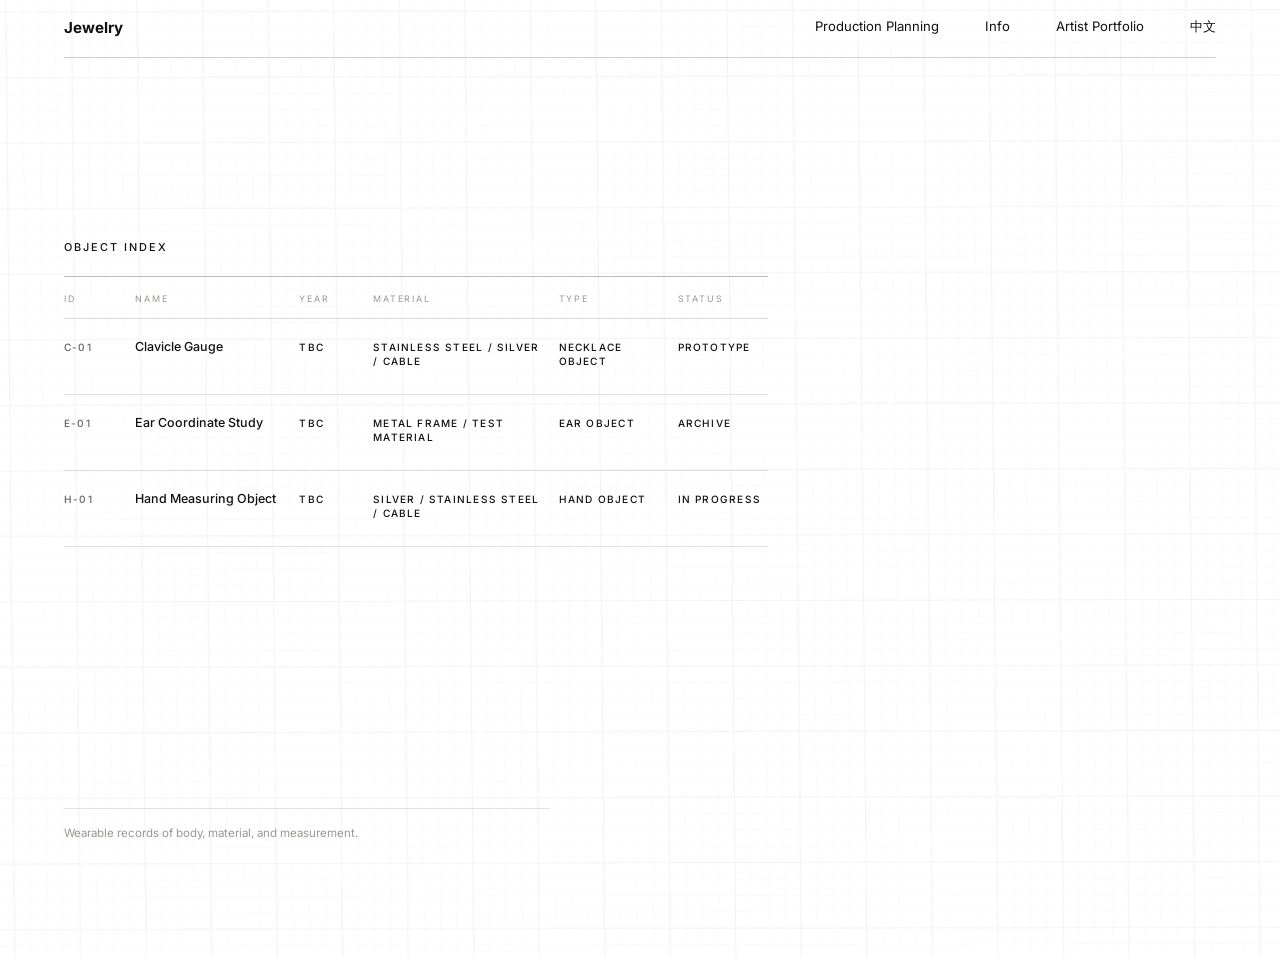
==== commit b517e77c: "brand name change" ====
--- a/index.html
+++ b/index.html
@@ -3,7 +3,7 @@
 <head>
   <meta charset="UTF-8" />
   <meta name="viewport" content="width=device-width, initial-scale=1.0" />
-  <title>Investigation</title>
+  <title>Production Planning</title>
   <link rel="stylesheet" href="style.css?v=grid-sync-20260505" />
 </head>
 
@@ -12,7 +12,7 @@
     <a class="brand" href="index.html" aria-current="page">Jewelry</a>
 
     <nav class="nav" aria-label="Primary navigation">
-      <a href="index.html">Investigation</a>
+      <a href="index.html">Production Planning</a>
       <a href="contact.html">Info</a>
       <a href="https://zhouheyang2025.github.io/" target="_blank" rel="noopener">Artist Portfolio</a>
       <a class="language-link" href="index-zh.html">中文</a>
--- a/style.css
+++ b/style.css
@@ -1557,12 +1557,6 @@
     --home-grid-subsize: 14px;
     --home-grid-opacity: 0.036;
   }
-
-  body.home-page::before,
-  body.info-page::before {
-    animation: none;
-    transform: none;
-  }
 }
 
 .home-page .site-header,
@@ -2223,7 +2217,7 @@
   }
 }
 
-/* Info page aligned to the Investigation index language. */
+/* Info page aligned to the Production Planning index language. */
 .info-page {
   --margin: clamp(24px, 4.25vw, 80px);
   --gap: clamp(22px, 3.2vw, 52px);
@@ -3398,10 +3392,10 @@
   background: linear-gradient(90deg, var(--scan-line-soft), var(--scan-line), var(--scan-line-soft));
   content: "";
   opacity: 0.36;
-  animation: investigationScanLine 5.8s ease-in-out infinite;
-}
-
-@keyframes investigationScanLine {
+  animation: productionPlanningScanLine 5.8s ease-in-out infinite;
+}
+
+@keyframes productionPlanningScanLine {
   0% {
     top: 0;
     opacity: 0.16;
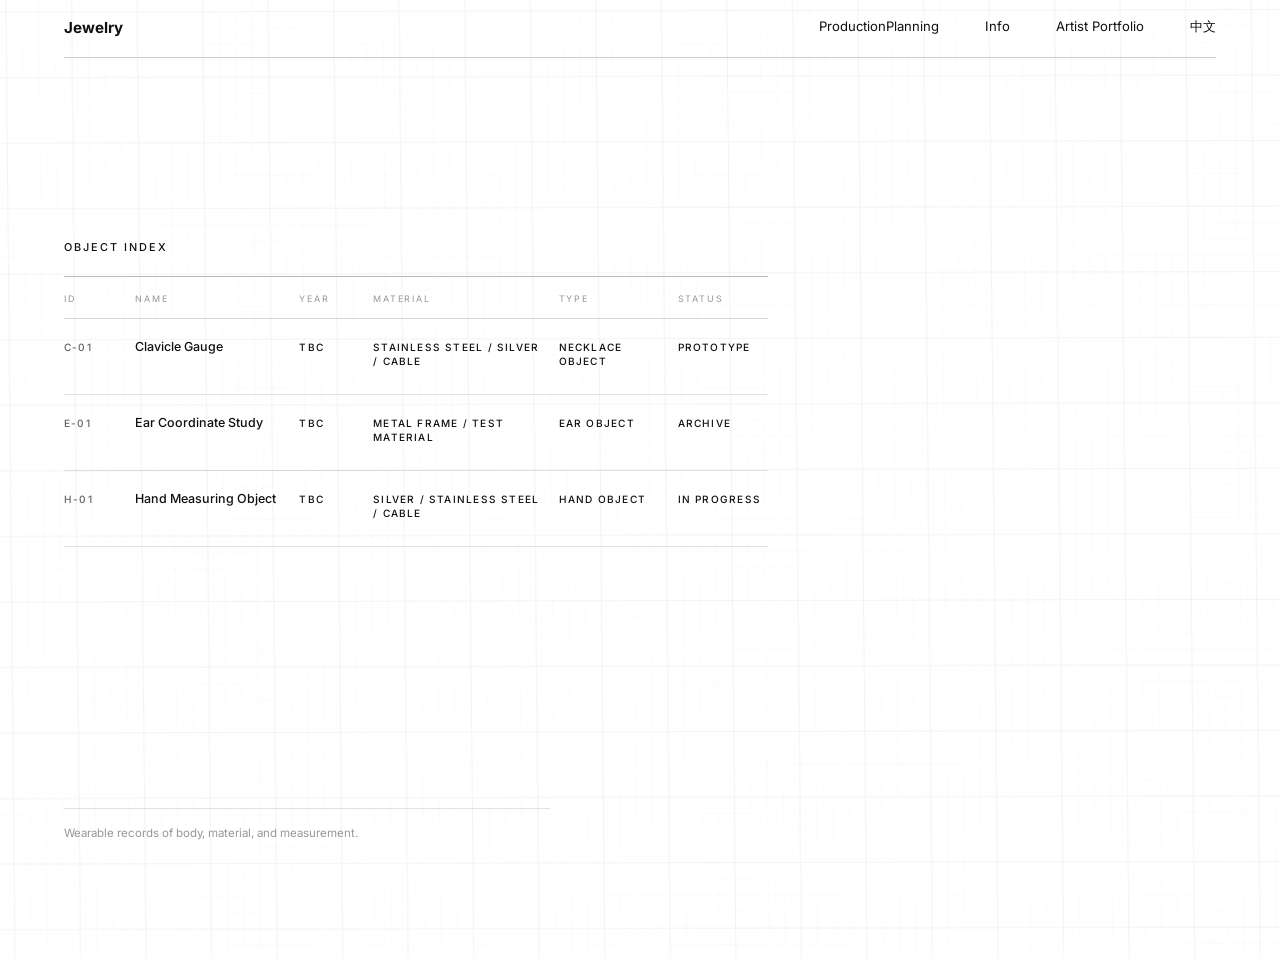
==== commit c8cd2860: "name" ====
--- a/index.html
+++ b/index.html
@@ -3,7 +3,7 @@
 <head>
   <meta charset="UTF-8" />
   <meta name="viewport" content="width=device-width, initial-scale=1.0" />
-  <title>Production Planning</title>
+  <title>ProductionPlanning</title>
   <link rel="stylesheet" href="style.css?v=grid-sync-20260505" />
 </head>
 
@@ -12,7 +12,7 @@
     <a class="brand" href="index.html" aria-current="page">Jewelry</a>
 
     <nav class="nav" aria-label="Primary navigation">
-      <a href="index.html">Production Planning</a>
+      <a href="index.html">ProductionPlanning</a>
       <a href="contact.html">Info</a>
       <a href="https://zhouheyang2025.github.io/" target="_blank" rel="noopener">Artist Portfolio</a>
       <a class="language-link" href="index-zh.html">中文</a>
--- a/style.css
+++ b/style.css
@@ -2217,7 +2217,7 @@
   }
 }
 
-/* Info page aligned to the Production Planning index language. */
+/* Info page aligned to the ProductionPlanning index language. */
 .info-page {
   --margin: clamp(24px, 4.25vw, 80px);
   --gap: clamp(22px, 3.2vw, 52px);
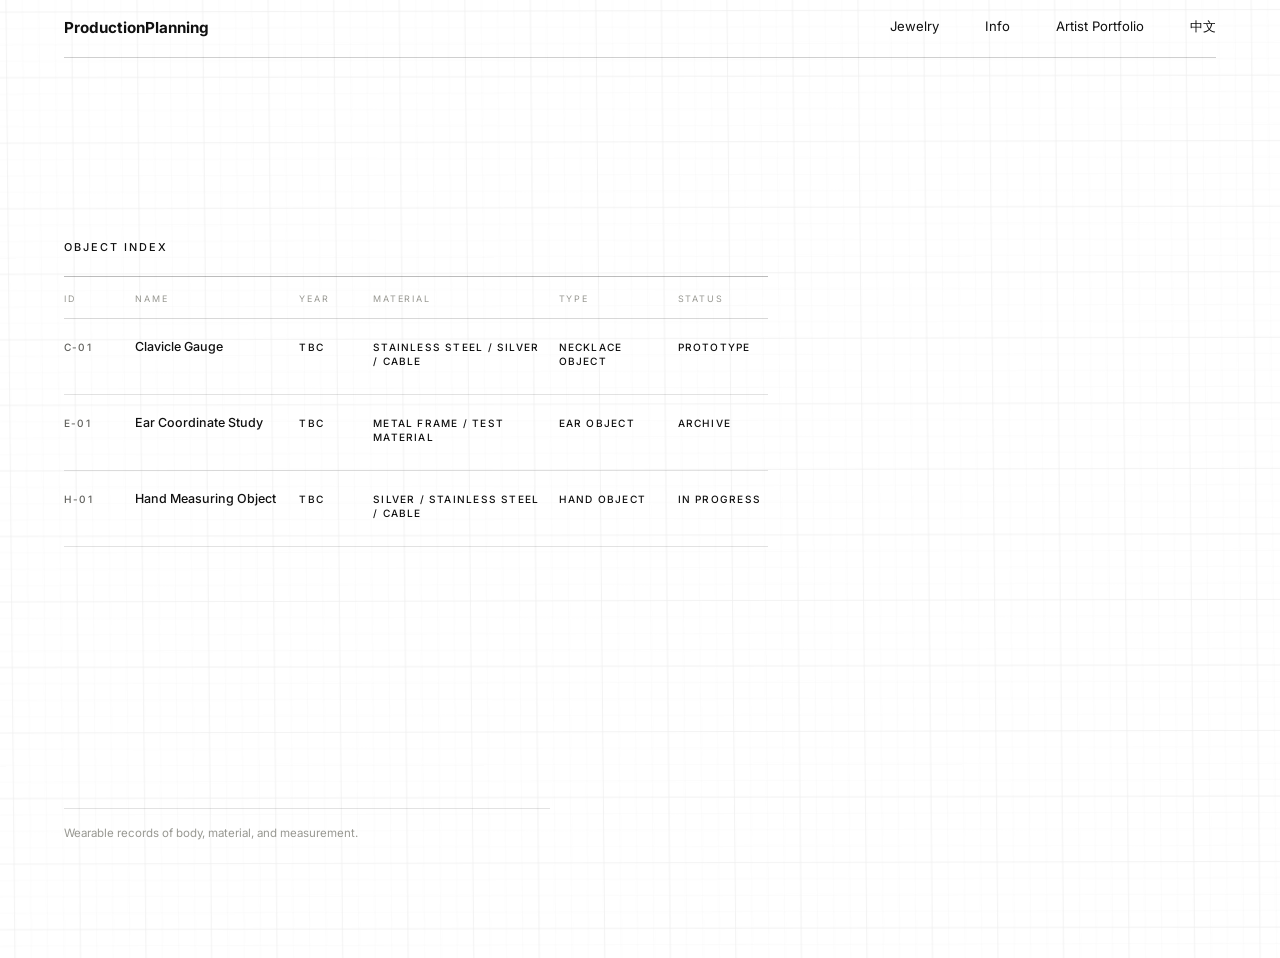
==== commit b5e6ef6f: "name" ====
--- a/index.html
+++ b/index.html
@@ -9,10 +9,10 @@
 
 <body class="home-page">
   <header class="site-header">
-    <a class="brand" href="index.html" aria-current="page">Jewelry</a>
+    <a class="brand" href="index.html" aria-current="page">ProductionPlanning</a>
 
     <nav class="nav" aria-label="Primary navigation">
-      <a href="index.html">ProductionPlanning</a>
+      <a href="index.html">Jewelry</a>
       <a href="contact.html">Info</a>
       <a href="https://zhouheyang2025.github.io/" target="_blank" rel="noopener">Artist Portfolio</a>
       <a class="language-link" href="index-zh.html">中文</a>
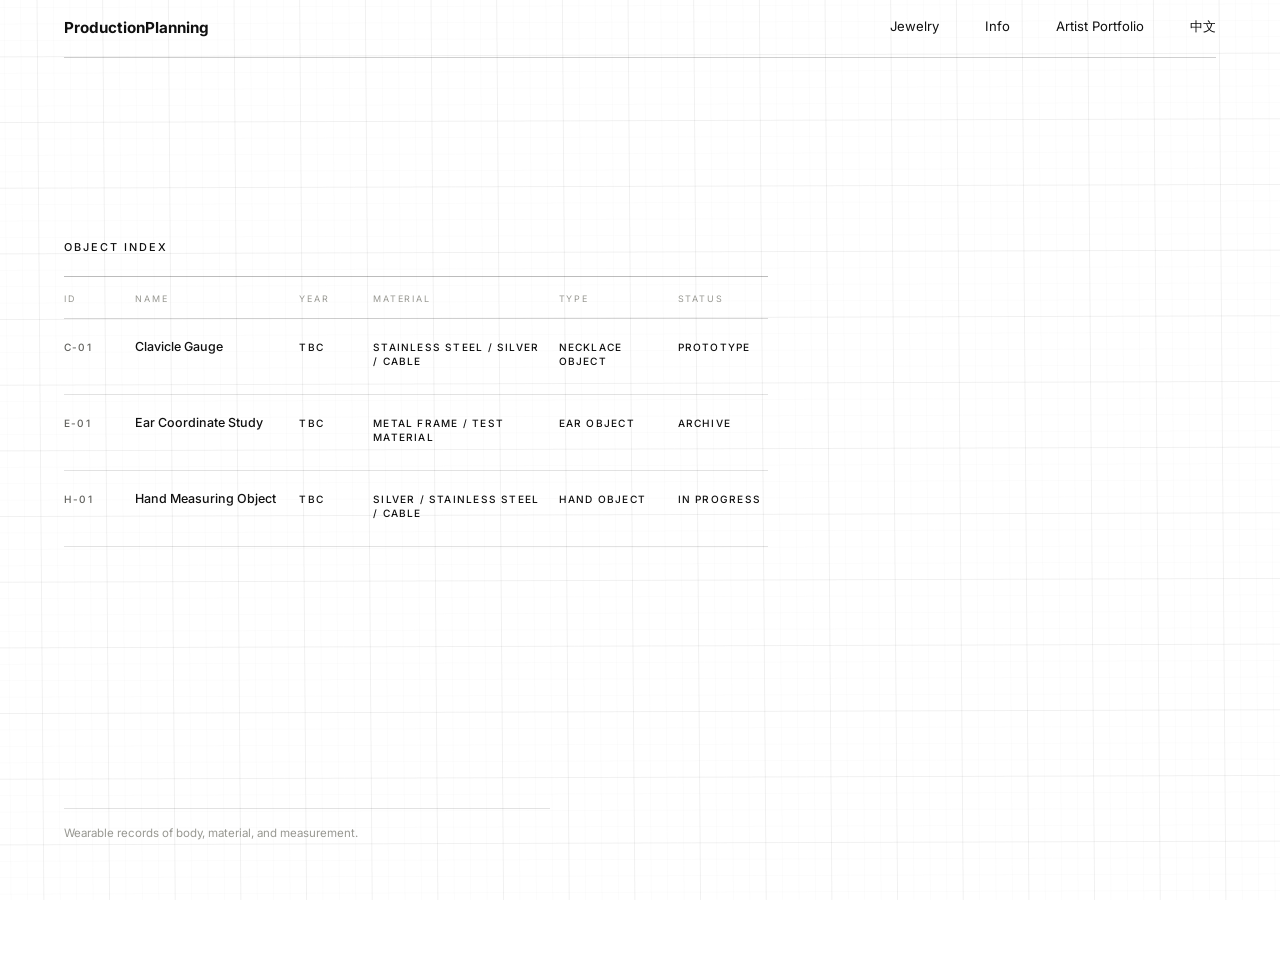
==== commit 43e3b849: "bg click wave" ====
--- a/index.html
+++ b/index.html
@@ -4,7 +4,7 @@
   <meta charset="UTF-8" />
   <meta name="viewport" content="width=device-width, initial-scale=1.0" />
   <title>ProductionPlanning</title>
-  <link rel="stylesheet" href="style.css?v=grid-sync-20260505" />
+  <link rel="stylesheet" href="style.css?v=grid-ripple-20260513" />
 </head>
 
 <body class="home-page">
@@ -102,6 +102,6 @@
     </section>
   </main>
 
-  <script src="script.js?v=scan-preview-20260430" defer></script>
+  <script src="script.js?v=grid-ripple-softer-20260513" defer></script>
 </body>
 </html>
--- a/style.css
+++ b/style.css
@@ -1476,9 +1476,25 @@
   will-change: transform, background-position;
 }
 
+.js-enabled body.home-page::before,
+.js-enabled body.info-page::before {
+  opacity: 0;
+  animation: none;
+}
+
 body.home-page main,
 body.info-page main {
   z-index: 1;
+}
+
+.grid-ripple-canvas {
+  position: fixed;
+  inset: 0;
+  z-index: 0;
+  display: block;
+  width: 100%;
+  height: 100%;
+  pointer-events: none;
 }
 
 @media (prefers-color-scheme: dark) {
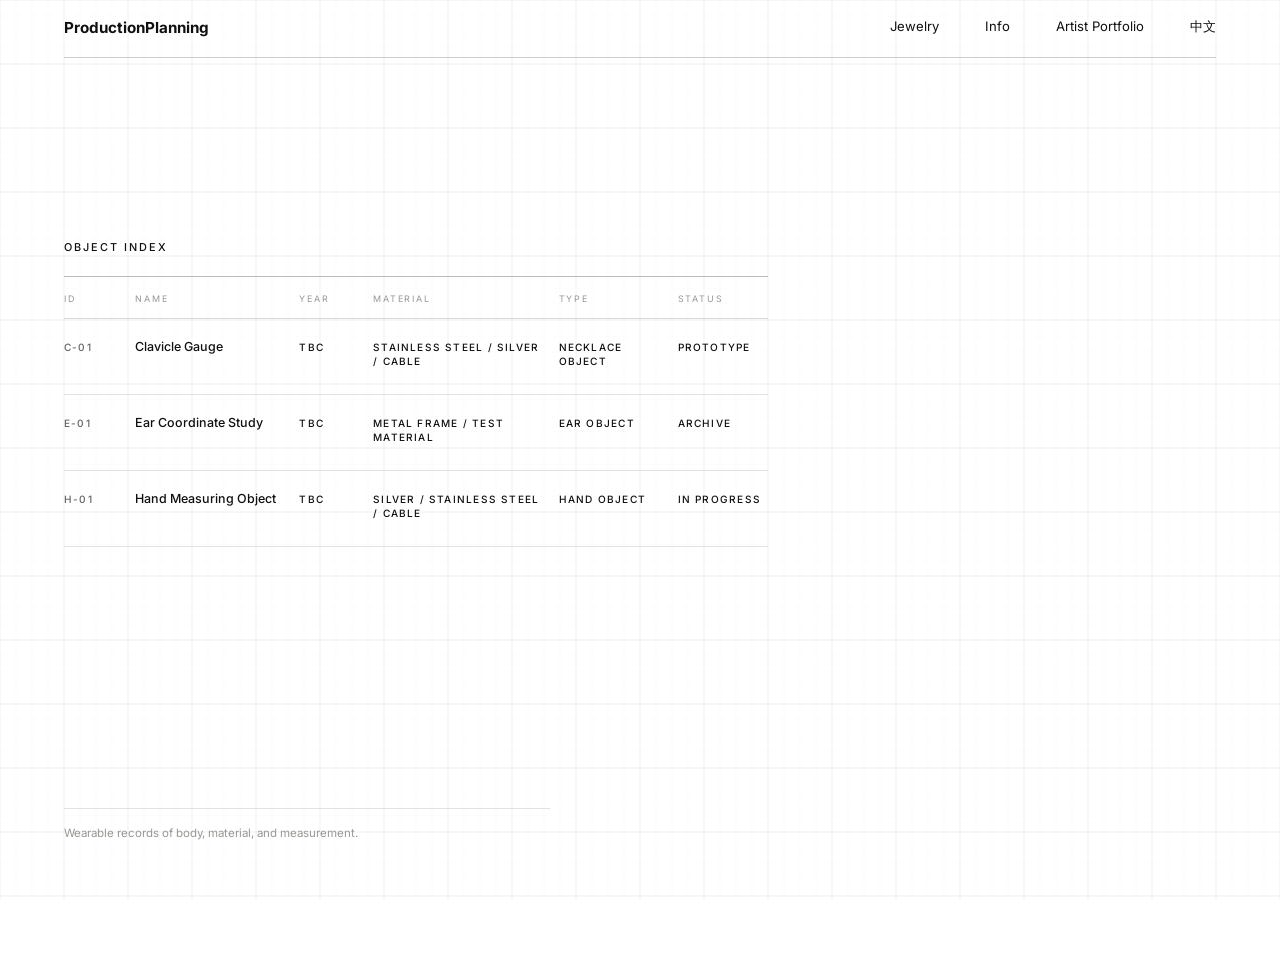
==== commit 10002092: "bg" ====
--- a/index.html
+++ b/index.html
@@ -4,7 +4,7 @@
   <meta charset="UTF-8" />
   <meta name="viewport" content="width=device-width, initial-scale=1.0" />
   <title>ProductionPlanning</title>
-  <link rel="stylesheet" href="style.css?v=grid-ripple-20260513" />
+  <link rel="stylesheet" href="style.css?v=mobile-fade-grid-stable-20260514" />
 </head>
 
 <body class="home-page">
@@ -102,6 +102,6 @@
     </section>
   </main>
 
-  <script src="script.js?v=grid-ripple-softer-20260513" defer></script>
+  <script src="script.js?v=mobile-fade-grid-stable-20260514" defer></script>
 </body>
 </html>
--- a/style.css
+++ b/style.css
@@ -1470,10 +1470,9 @@
   content: "";
   opacity: var(--home-grid-opacity);
   pointer-events: none;
-  transform: translate3d(-9px, 4px, 0) scale(1.024) rotate(-0.12deg) skewX(0.42deg);
-  transform-origin: 24% 76%;
-  animation: homeMeasurementGridWave 22s cubic-bezier(0.45, 0, 0.25, 1) infinite alternate;
-  will-change: transform, background-position;
+  transform: none;
+  transform-origin: center;
+  animation: none;
 }
 
 .js-enabled body.home-page::before,
@@ -1572,6 +1571,37 @@
     --home-grid-size: 56px;
     --home-grid-subsize: 14px;
     --home-grid-opacity: 0.036;
+  }
+}
+
+@media (max-width: 1180px) {
+  body.home-page::after {
+    position: fixed;
+    inset: 0 0 auto;
+    z-index: 12;
+    display: block;
+    height: clamp(118px, 16svh, 164px);
+    background: linear-gradient(
+      to bottom,
+      var(--paper) 0,
+      color-mix(in srgb, var(--paper) 96%, transparent) 42px,
+      color-mix(in srgb, var(--paper) 68%, transparent) 78px,
+      transparent 100%
+    );
+    content: "";
+    pointer-events: none;
+  }
+}
+
+@media (max-width: 767px) {
+  body.home-page::after {
+    height: clamp(132px, 19svh, 182px);
+  }
+}
+
+@media (min-width: 900px) and (max-width: 1180px) and (orientation: landscape) {
+  body.home-page::after {
+    height: clamp(104px, 13svh, 138px);
   }
 }
 
